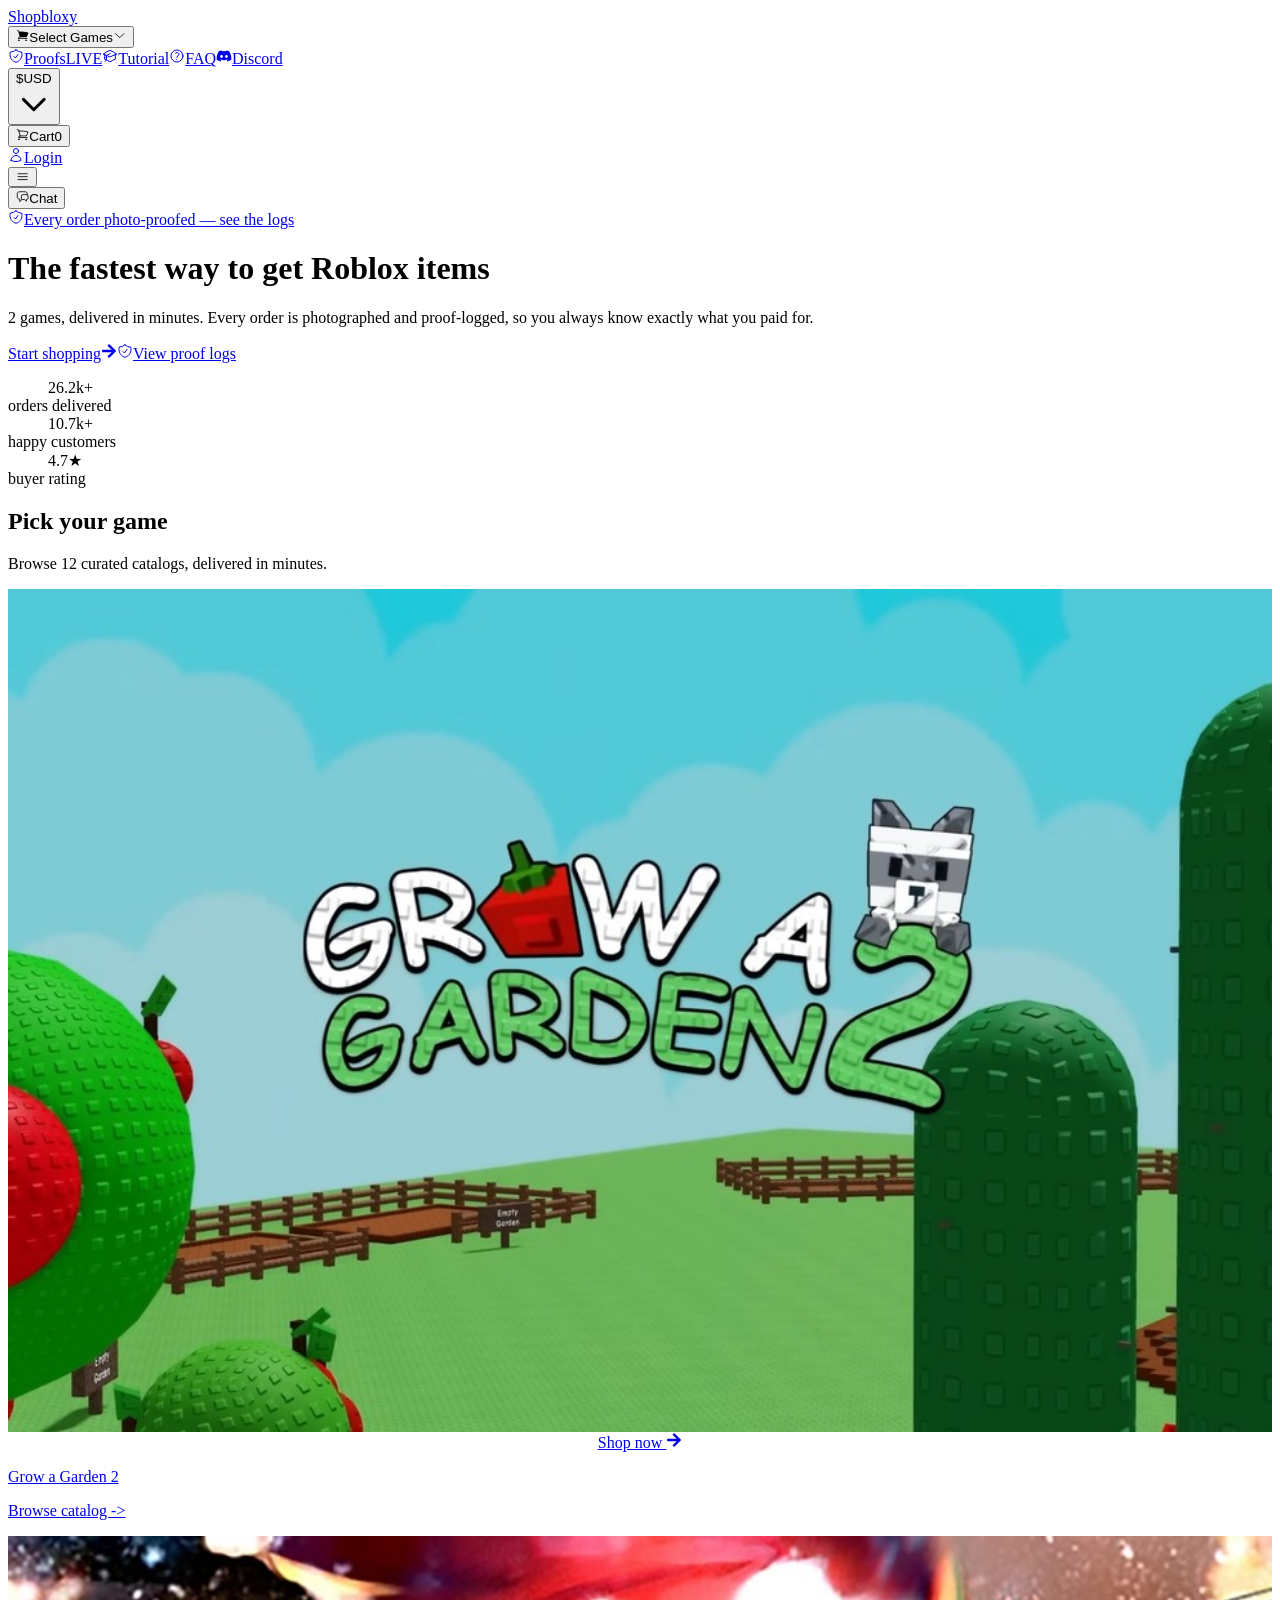
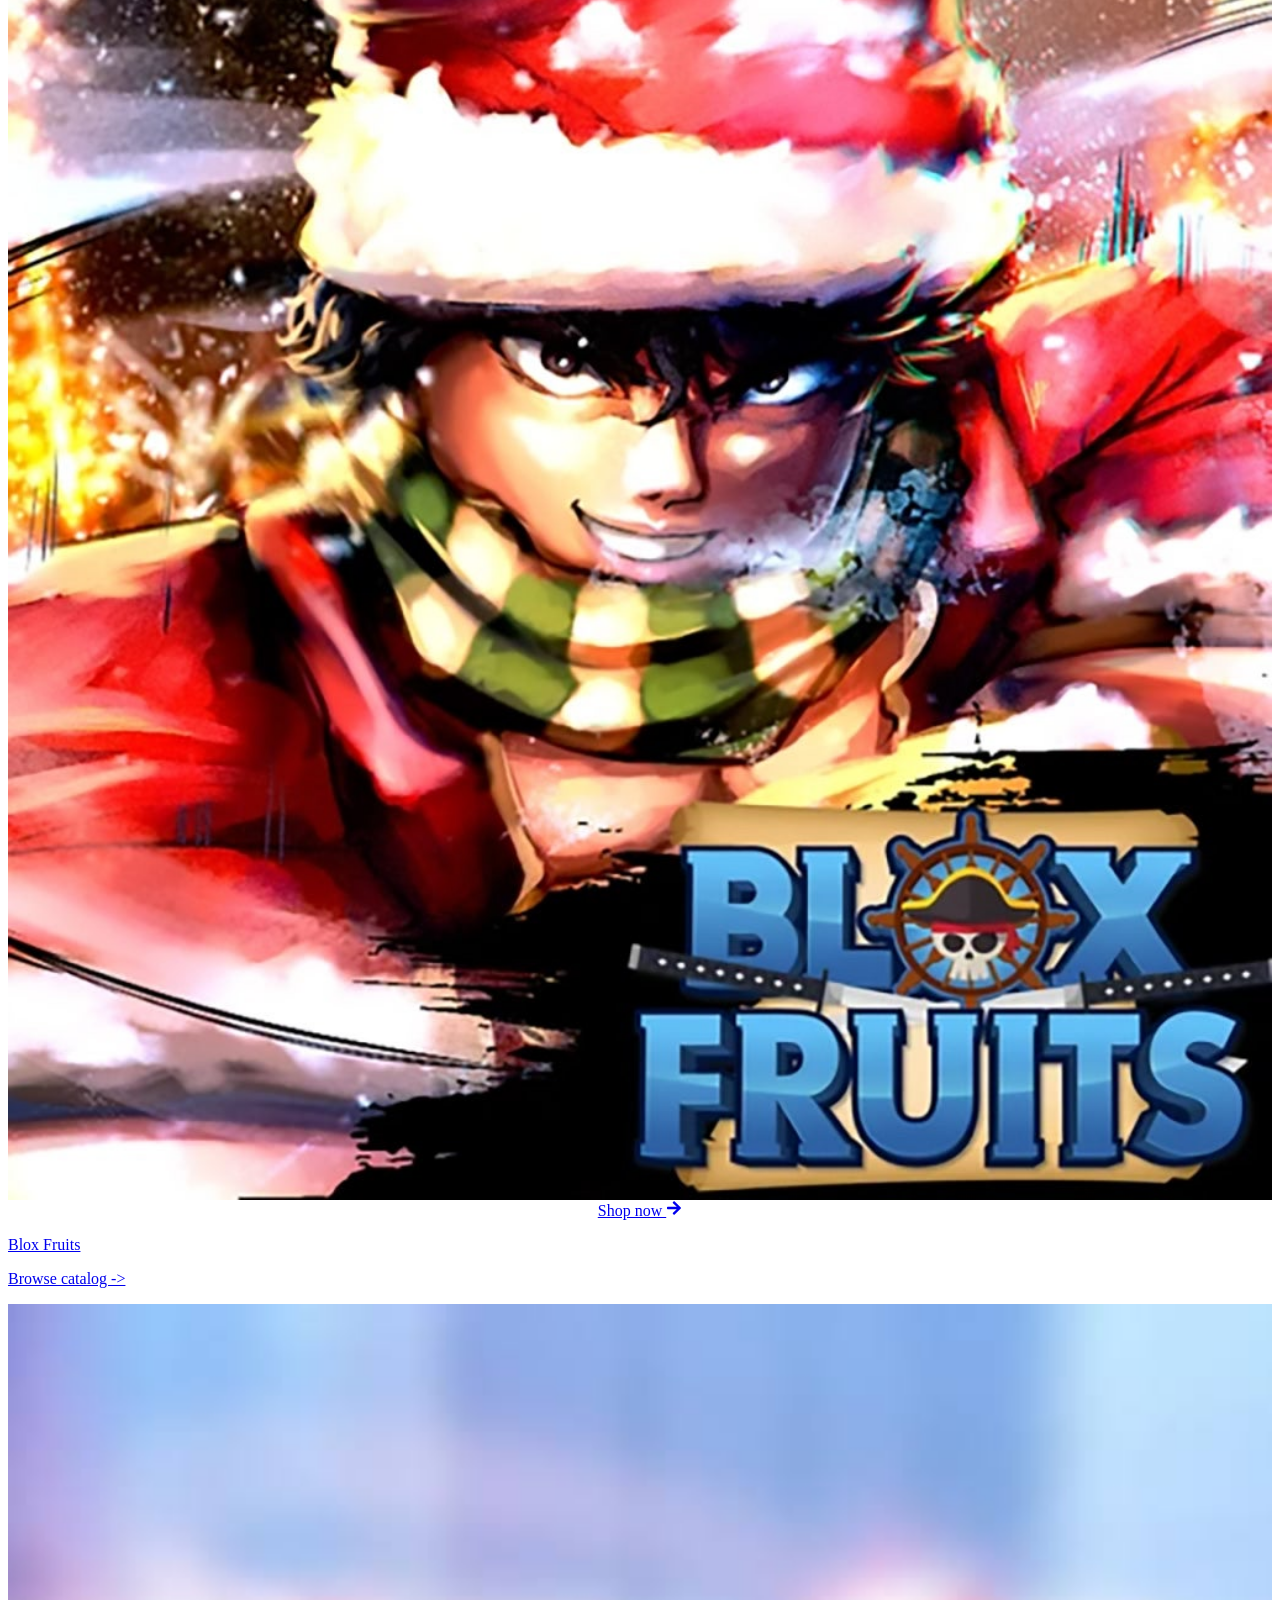
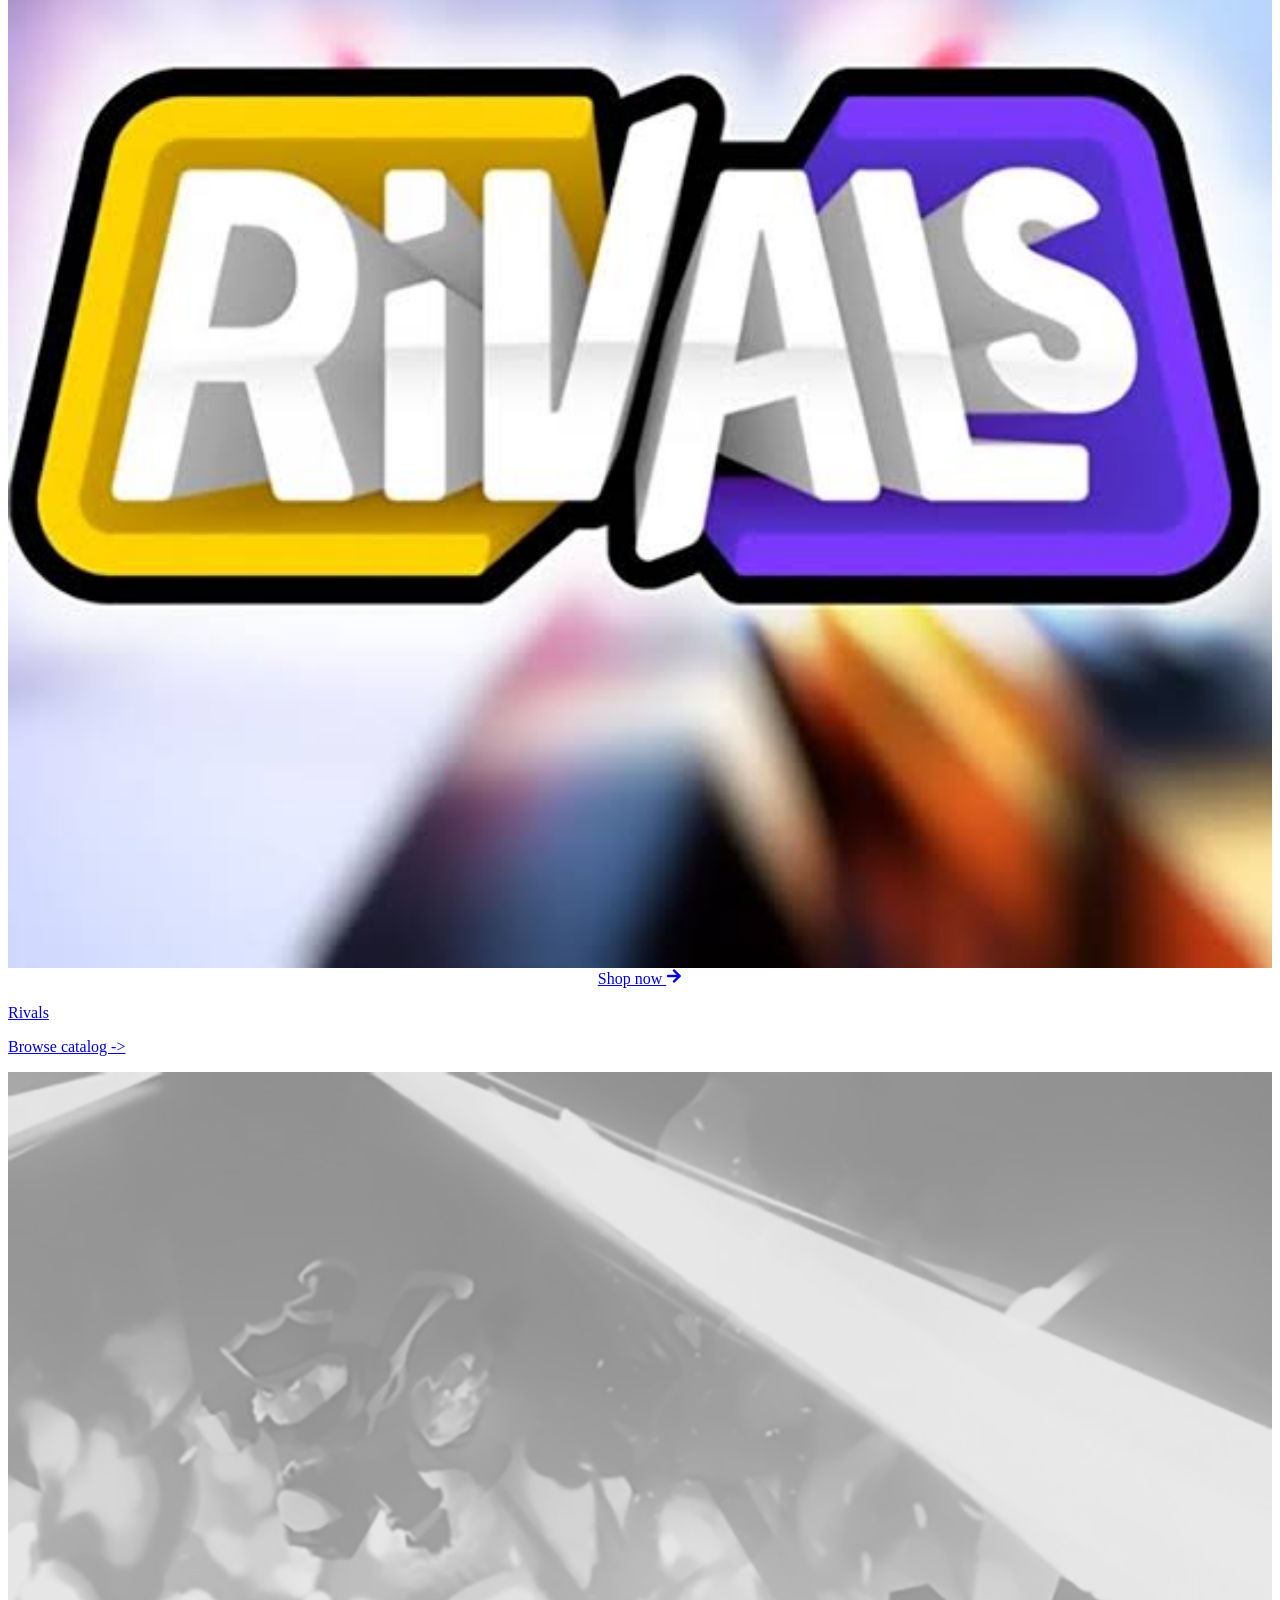
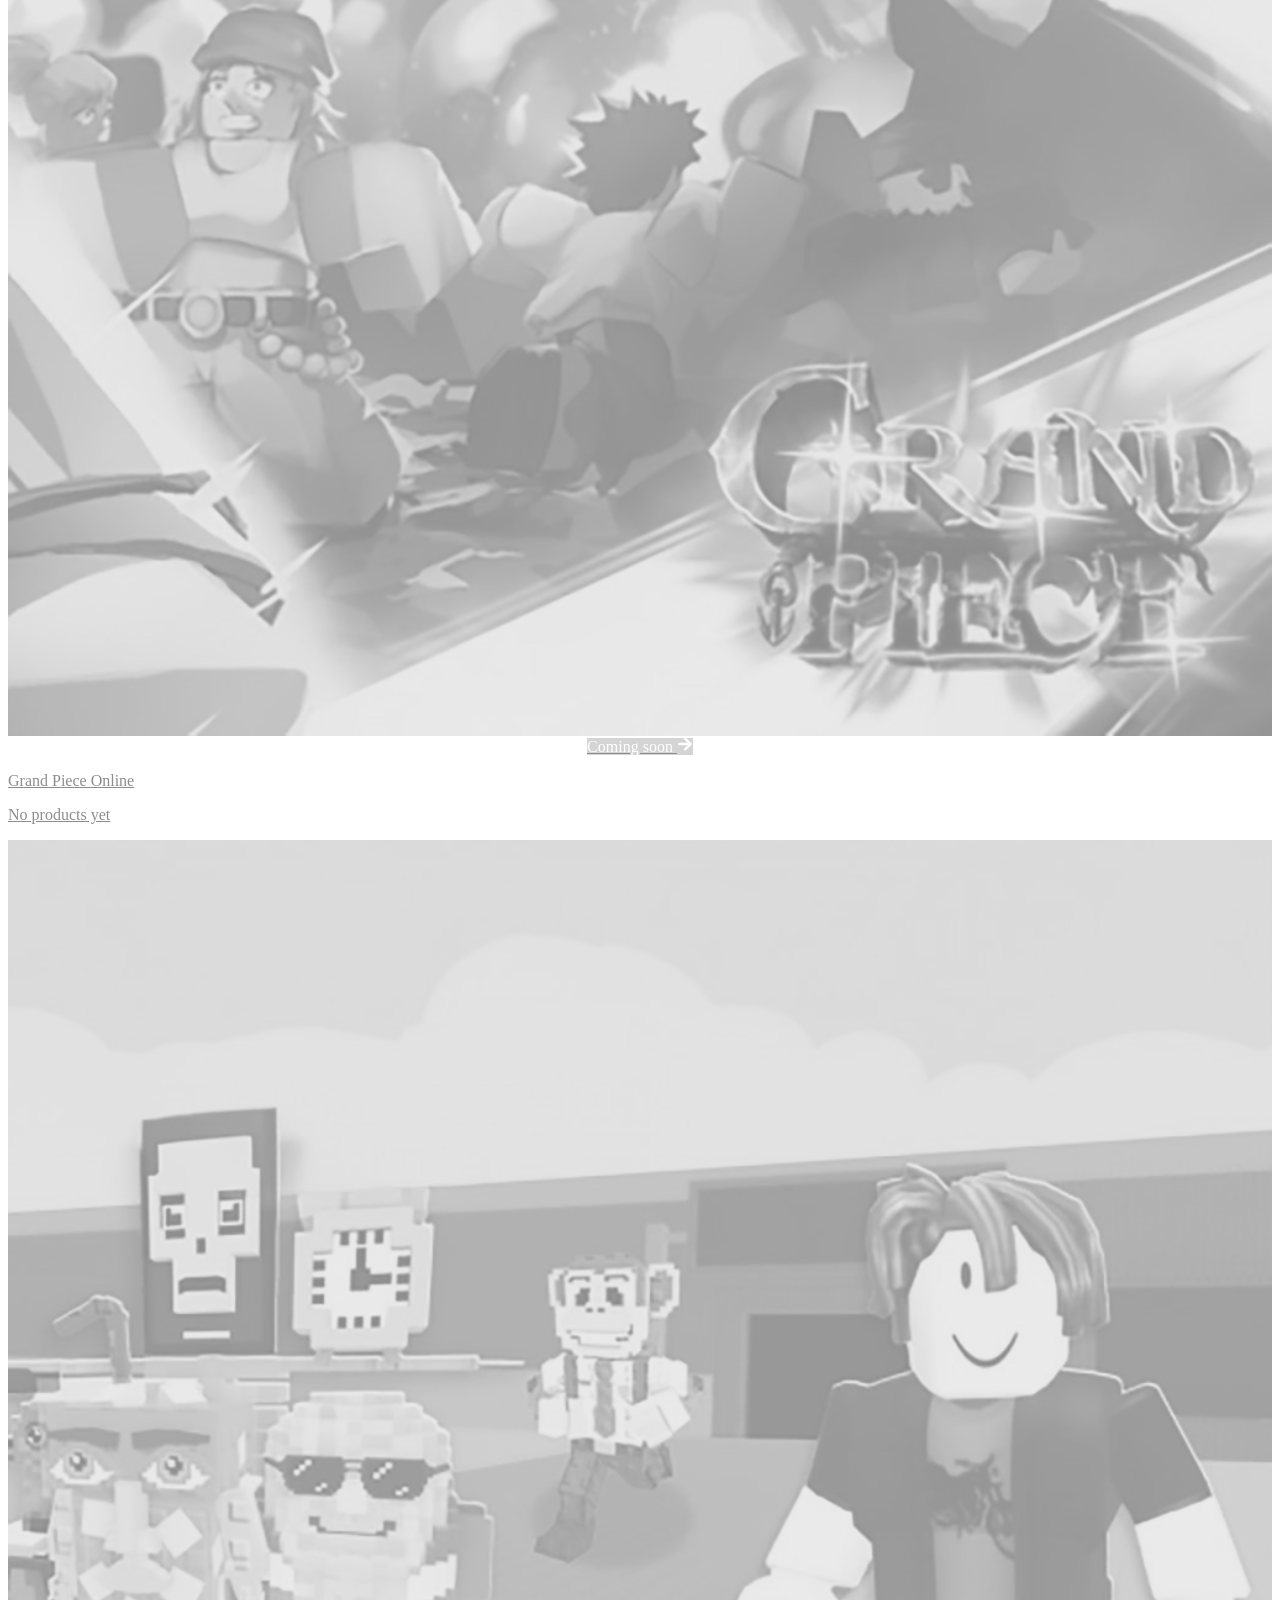
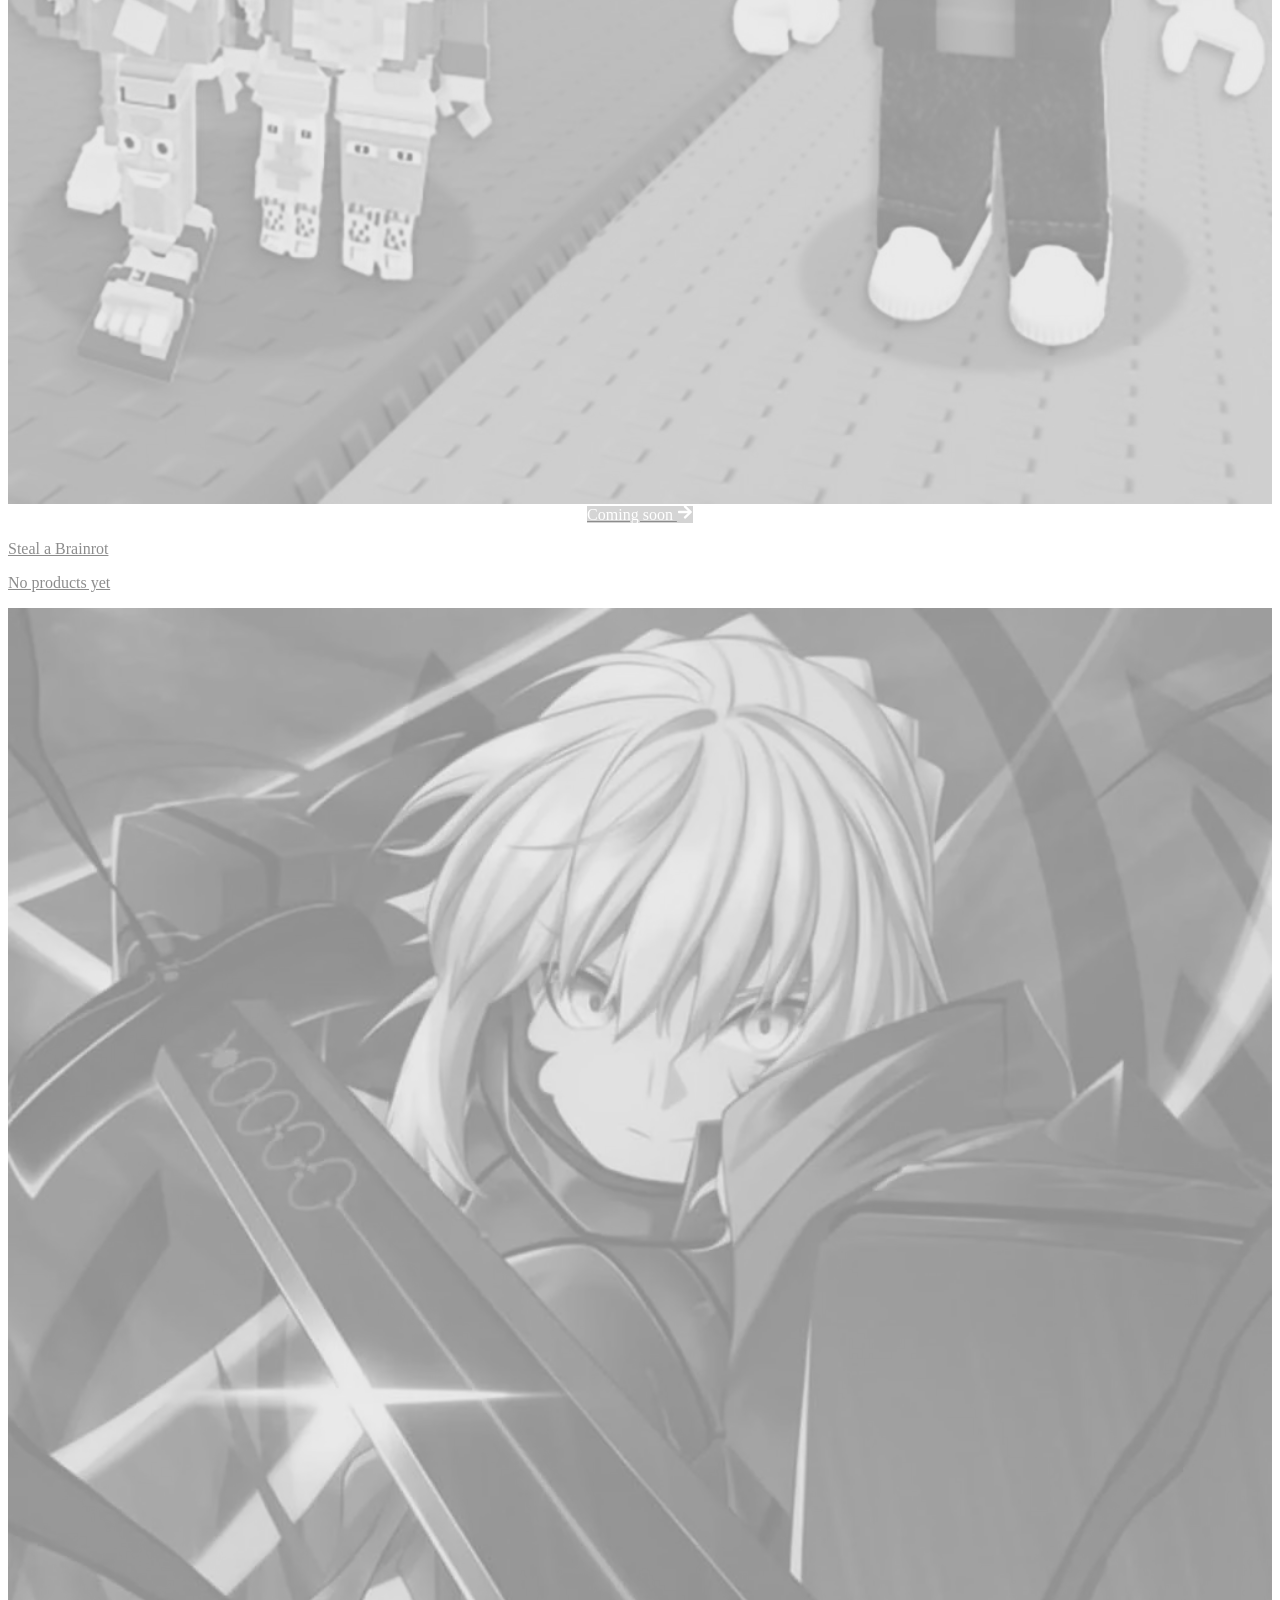
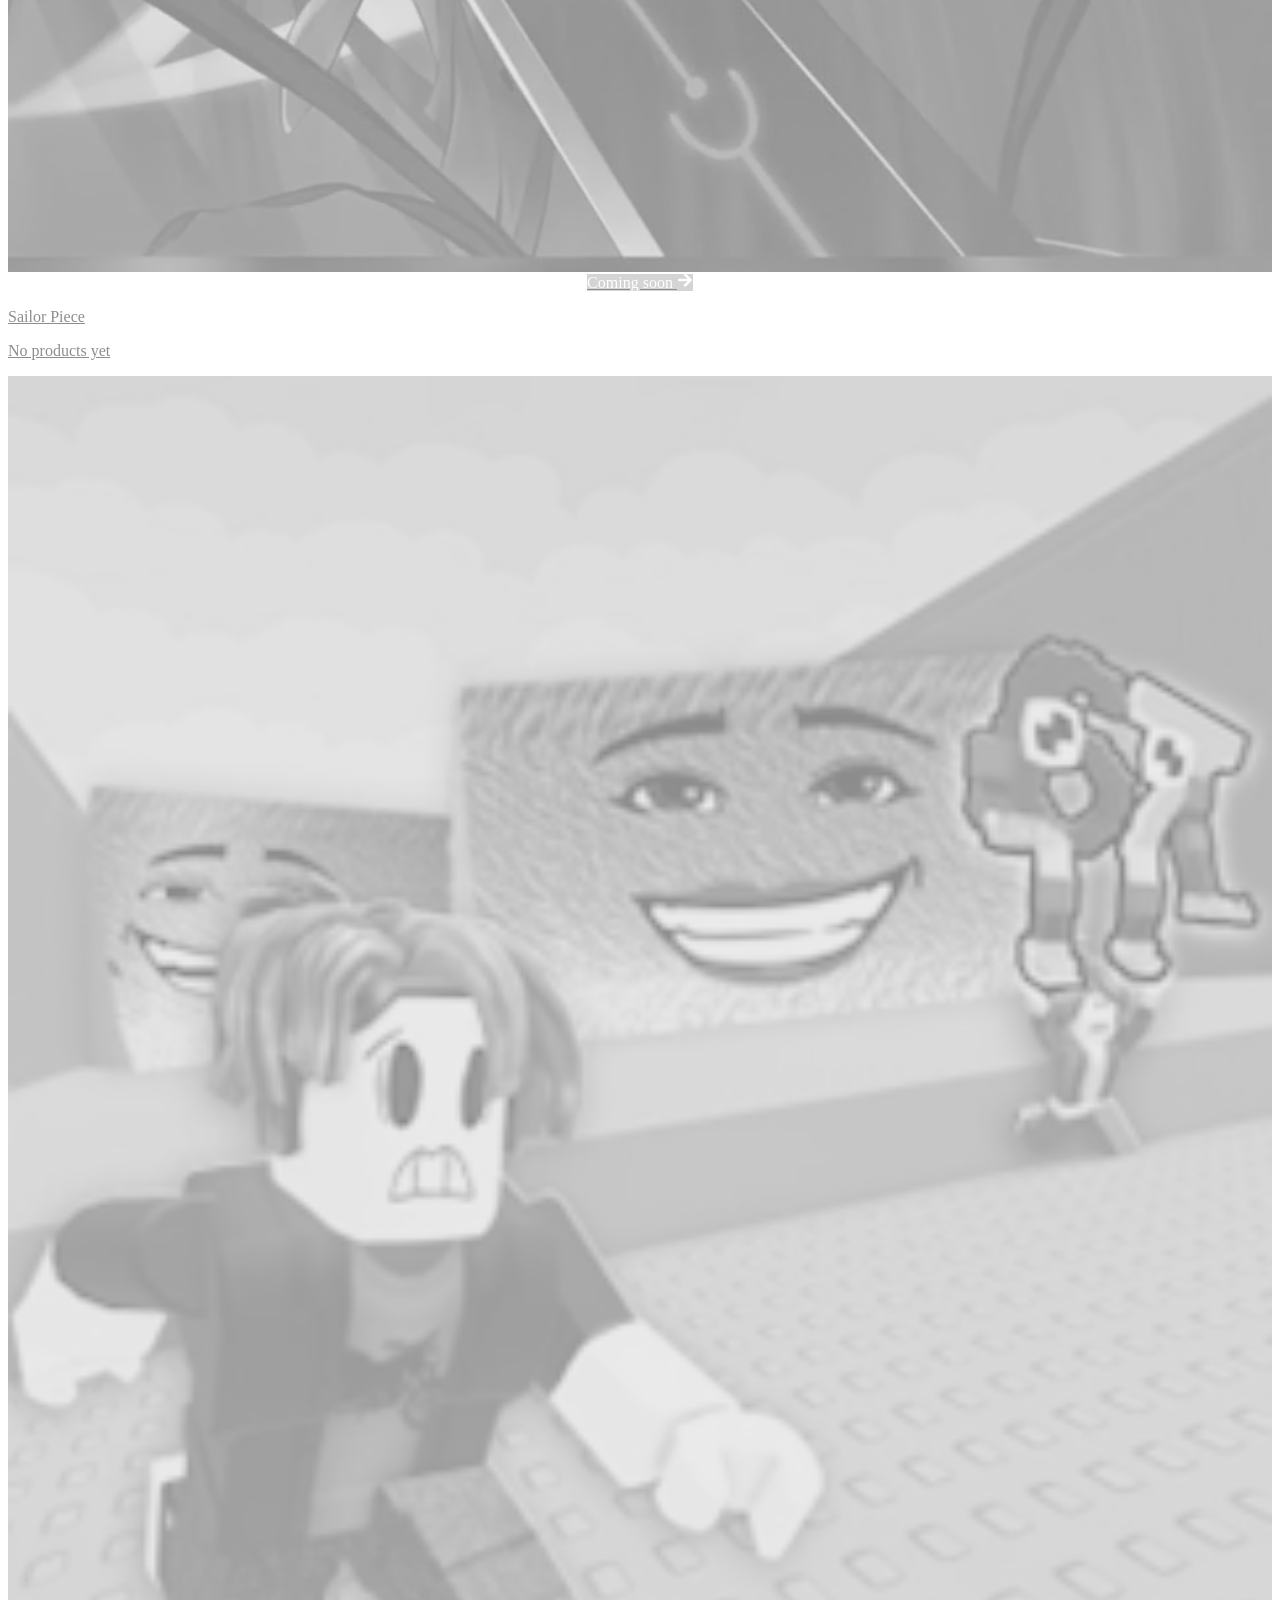
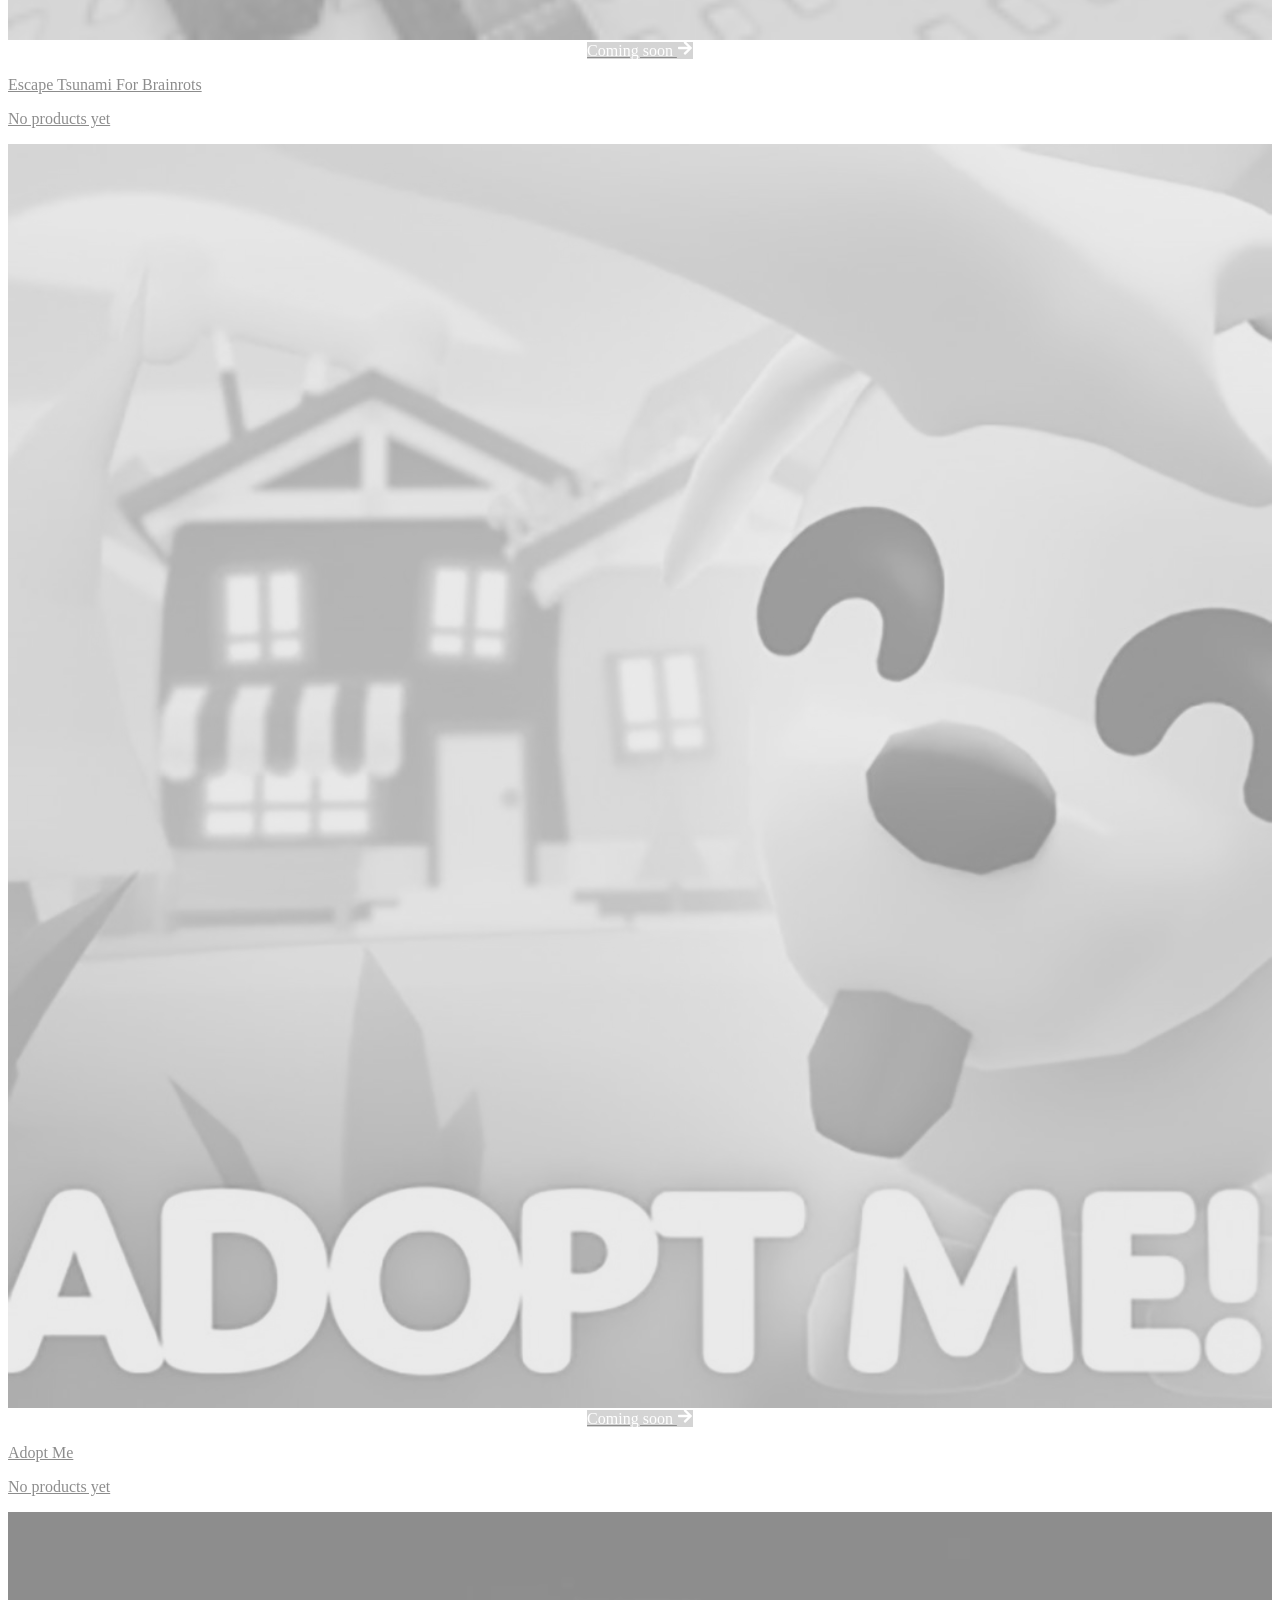
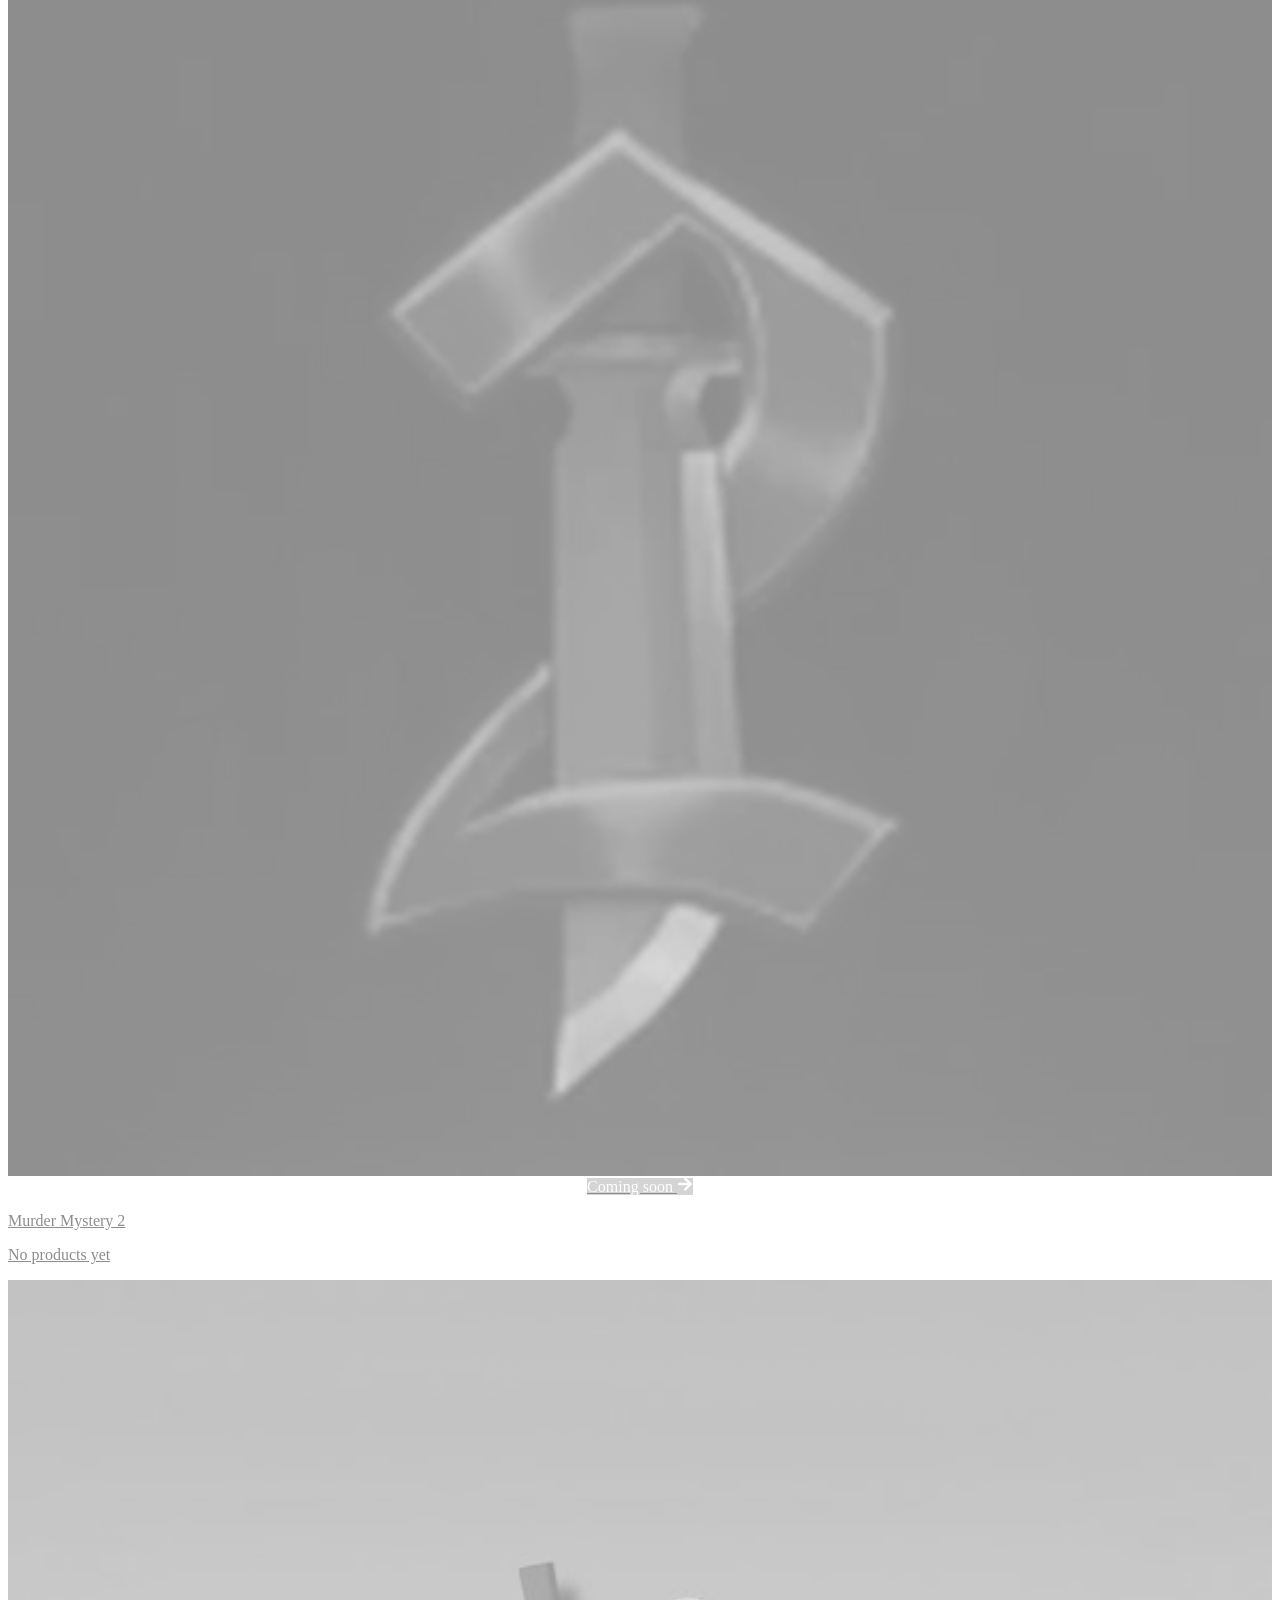
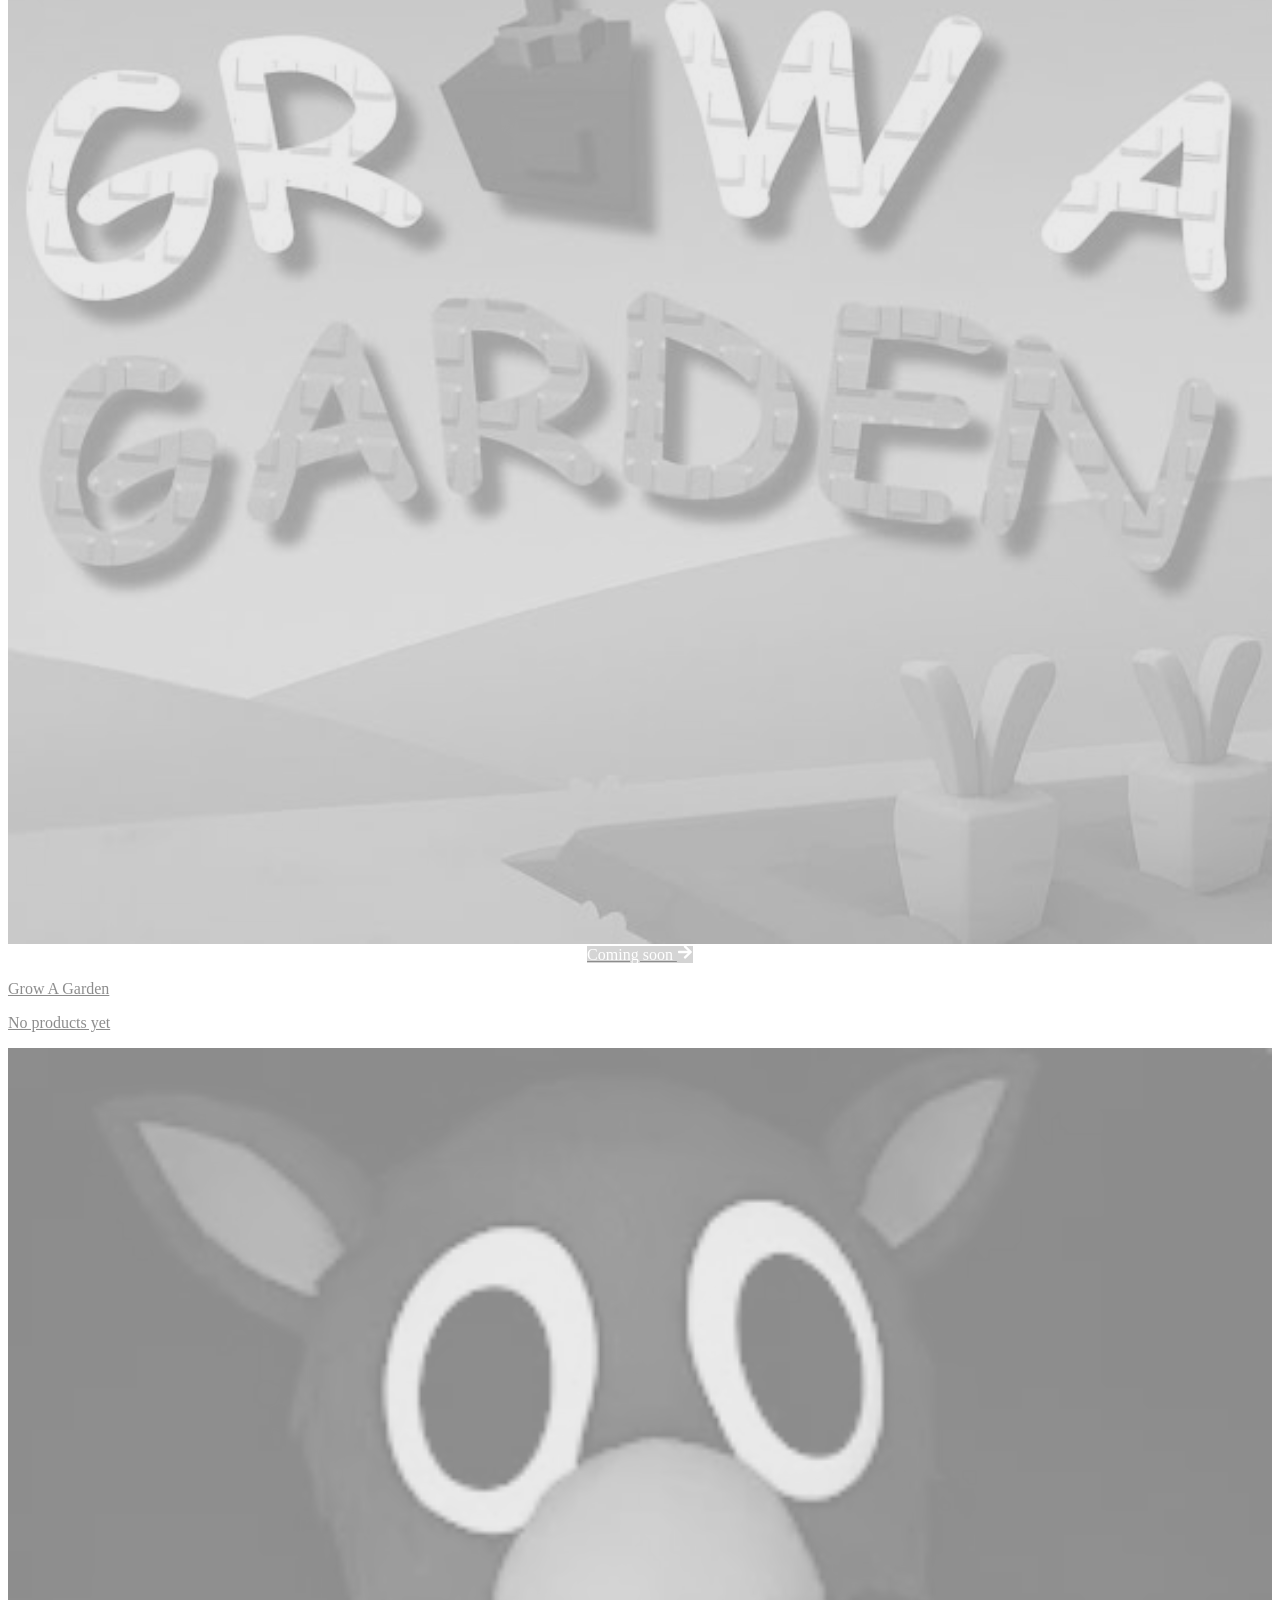
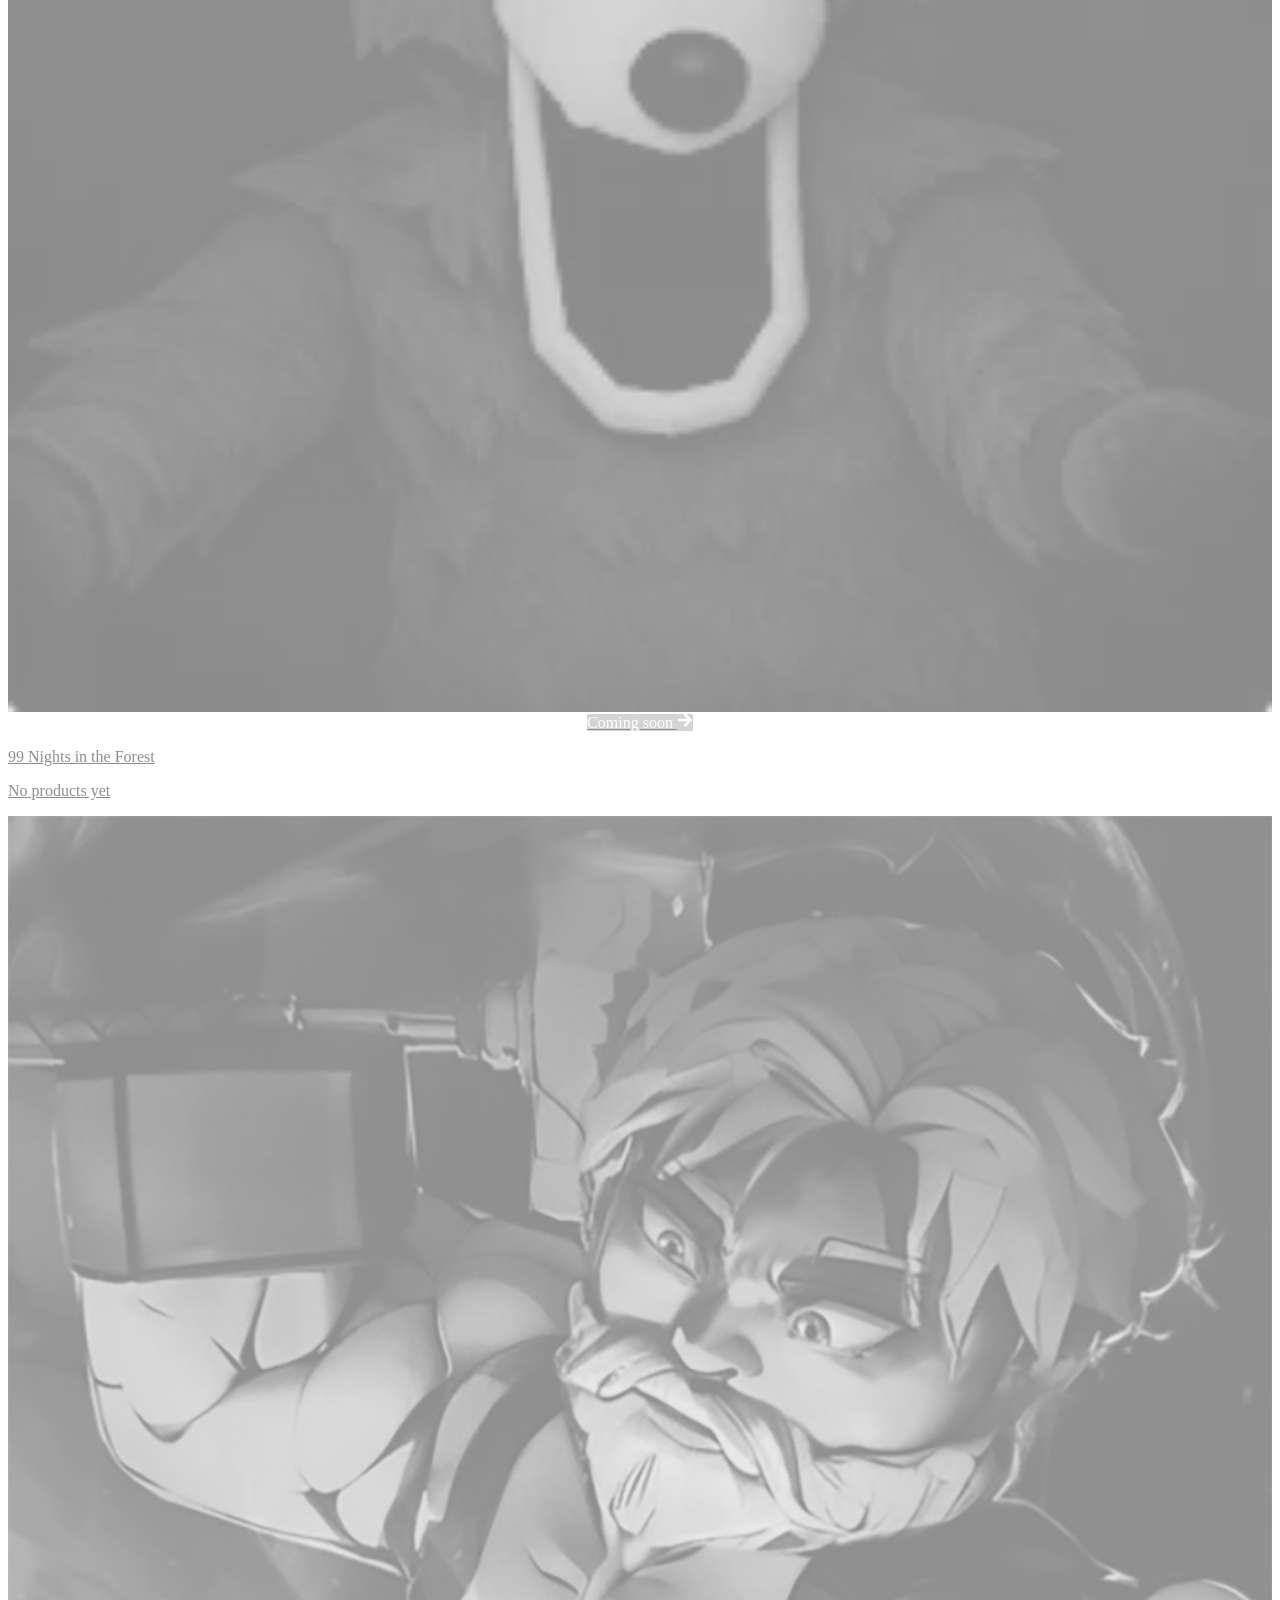
==== index.html @ d1fe06ab "Add files via upload" ====
<html lang="en" translate="no"><head><style type="text/css">:root{--toastify-color-light: #fff;--toastify-color-dark: #121212;--toastify-color-info: #3498db;--toastify-color-success: #07bc0c;--toastify-color-warning: #f1c40f;--toastify-color-error: hsl(6, 78%, 57%);--toastify-color-transparent: rgba(255, 255, 255, .7);--toastify-icon-color-info: var(--toastify-color-info);--toastify-icon-color-success: var(--toastify-color-success);--toastify-icon-color-warning: var(--toastify-color-warning);--toastify-icon-color-error: var(--toastify-color-error);--toastify-container-width: fit-content;--toastify-toast-width: 320px;--toastify-toast-offset: 16px;--toastify-toast-top: max(var(--toastify-toast-offset), env(safe-area-inset-top));--toastify-toast-right: max(var(--toastify-toast-offset), env(safe-area-inset-right));--toastify-toast-left: max(var(--toastify-toast-offset), env(safe-area-inset-left));--toastify-toast-bottom: max(var(--toastify-toast-offset), env(safe-area-inset-bottom));--toastify-toast-background: #fff;--toastify-toast-padding: 14px;--toastify-toast-min-height: 64px;--toastify-toast-max-height: 800px;--toastify-toast-bd-radius: 6px;--toastify-toast-shadow: 0px 4px 12px rgba(0, 0, 0, .1);--toastify-font-family: sans-serif;--toastify-z-index: 9999;--toastify-text-color-light: #757575;--toastify-text-color-dark: #fff;--toastify-text-color-info: #fff;--toastify-text-color-success: #fff;--toastify-text-color-warning: #fff;--toastify-text-color-error: #fff;--toastify-spinner-color: #616161;--toastify-spinner-color-empty-area: #e0e0e0;--toastify-color-progress-light: linear-gradient(to right, #4cd964, #5ac8fa, #007aff, #34aadc, #5856d6, #ff2d55);--toastify-color-progress-dark: #bb86fc;--toastify-color-progress-info: var(--toastify-color-info);--toastify-color-progress-success: var(--toastify-color-success);--toastify-color-progress-warning: var(--toastify-color-warning);--toastify-color-progress-error: var(--toastify-color-error);--toastify-color-progress-bgo: .2}.Toastify__toast-container{z-index:var(--toastify-z-index);-webkit-transform:translate3d(0,0,var(--toastify-z-index));position:fixed;width:var(--toastify-container-width);box-sizing:border-box;color:#fff;display:flex;flex-direction:column}.Toastify__toast-container--top-left{top:var(--toastify-toast-top);left:var(--toastify-toast-left)}.Toastify__toast-container--top-center{top:var(--toastify-toast-top);left:50%;transform:translate(-50%);align-items:center}.Toastify__toast-container--top-right{top:var(--toastify-toast-top);right:var(--toastify-toast-right);align-items:end}.Toastify__toast-container--bottom-left{bottom:var(--toastify-toast-bottom);left:var(--toastify-toast-left)}.Toastify__toast-container--bottom-center{bottom:var(--toastify-toast-bottom);left:50%;transform:translate(-50%);align-items:center}.Toastify__toast-container--bottom-right{bottom:var(--toastify-toast-bottom);right:var(--toastify-toast-right);align-items:end}.Toastify__toast{--y: 0;position:relative;touch-action:none;width:var(--toastify-toast-width);min-height:var(--toastify-toast-min-height);box-sizing:border-box;margin-bottom:1rem;padding:var(--toastify-toast-padding);border-radius:var(--toastify-toast-bd-radius);box-shadow:var(--toastify-toast-shadow);max-height:var(--toastify-toast-max-height);font-family:var(--toastify-font-family);z-index:0;display:flex;flex:1 auto;align-items:center;word-break:break-word}@media only screen and (max-width: 480px){.Toastify__toast-container{width:100vw;left:env(safe-area-inset-left);margin:0}.Toastify__toast-container--top-left,.Toastify__toast-container--top-center,.Toastify__toast-container--top-right{top:env(safe-area-inset-top);transform:translate(0)}.Toastify__toast-container--bottom-left,.Toastify__toast-container--bottom-center,.Toastify__toast-container--bottom-right{bottom:env(safe-area-inset-bottom);transform:translate(0)}.Toastify__toast-container--rtl{right:env(safe-area-inset-right);left:initial}.Toastify__toast{--toastify-toast-width: 100%;margin-bottom:0;border-radius:0}}.Toastify__toast-container[data-stacked=true]{width:var(--toastify-toast-width)}.Toastify__toast--stacked{position:absolute;width:100%;transform:translate3d(0,var(--y),0) scale(var(--s));transition:transform .3s}.Toastify__toast--stacked[data-collapsed] .Toastify__toast-body,.Toastify__toast--stacked[data-collapsed] .Toastify__close-button{transition:opacity .1s}.Toastify__toast--stacked[data-collapsed=false]{overflow:visible}.Toastify__toast--stacked[data-collapsed=true]:not(:last-child)>*{opacity:0}.Toastify__toast--stacked:after{content:"";position:absolute;left:0;right:0;height:calc(var(--g) * 1px);bottom:100%}.Toastify__toast--stacked[data-pos=top]{top:0}.Toastify__toast--stacked[data-pos=bot]{bottom:0}.Toastify__toast--stacked[data-pos=bot].Toastify__toast--stacked:before{transform-origin:top}.Toastify__toast--stacked[data-pos=top].Toastify__toast--stacked:before{transform-origin:bottom}.Toastify__toast--stacked:before{content:"";position:absolute;left:0;right:0;bottom:0;height:100%;transform:scaleY(3);z-index:-1}.Toastify__toast--rtl{direction:rtl}.Toastify__toast--close-on-click{cursor:pointer}.Toastify__toast-icon{margin-inline-end:10px;width:22px;flex-shrink:0;display:flex}.Toastify--animate{animation-fill-mode:both;animation-duration:.5s}.Toastify--animate-icon{animation-fill-mode:both;animation-duration:.3s}.Toastify__toast-theme--dark{background:var(--toastify-color-dark);color:var(--toastify-text-color-dark)}.Toastify__toast-theme--light,.Toastify__toast-theme--colored.Toastify__toast--default{background:var(--toastify-color-light);color:var(--toastify-text-color-light)}.Toastify__toast-theme--colored.Toastify__toast--info{color:var(--toastify-text-color-info);background:var(--toastify-color-info)}.Toastify__toast-theme--colored.Toastify__toast--success{color:var(--toastify-text-color-success);background:var(--toastify-color-success)}.Toastify__toast-theme--colored.Toastify__toast--warning{color:var(--toastify-text-color-warning);background:var(--toastify-color-warning)}.Toastify__toast-theme--colored.Toastify__toast--error{color:var(--toastify-text-color-error);background:var(--toastify-color-error)}.Toastify__progress-bar-theme--light{background:var(--toastify-color-progress-light)}.Toastify__progress-bar-theme--dark{background:var(--toastify-color-progress-dark)}.Toastify__progress-bar--info{background:var(--toastify-color-progress-info)}.Toastify__progress-bar--success{background:var(--toastify-color-progress-success)}.Toastify__progress-bar--warning{background:var(--toastify-color-progress-warning)}.Toastify__progress-bar--error{background:var(--toastify-color-progress-error)}.Toastify__progress-bar-theme--colored.Toastify__progress-bar--info,.Toastify__progress-bar-theme--colored.Toastify__progress-bar--success,.Toastify__progress-bar-theme--colored.Toastify__progress-bar--warning,.Toastify__progress-bar-theme--colored.Toastify__progress-bar--error{background:var(--toastify-color-transparent)}.Toastify__close-button{color:#fff;position:absolute;top:6px;right:6px;background:transparent;outline:none;border:none;padding:0;cursor:pointer;opacity:.7;transition:.3s ease;z-index:1}.Toastify__toast--rtl .Toastify__close-button{left:6px;right:unset}.Toastify__close-button--light{color:#000;opacity:.3}.Toastify__close-button>svg{fill:currentColor;height:16px;width:14px}.Toastify__close-button:hover,.Toastify__close-button:focus{opacity:1}@keyframes Toastify__trackProgress{0%{transform:scaleX(1)}to{transform:scaleX(0)}}.Toastify__progress-bar{position:absolute;bottom:0;left:0;width:100%;height:100%;z-index:1;opacity:.7;transform-origin:left}.Toastify__progress-bar--animated{animation:Toastify__trackProgress linear 1 forwards}.Toastify__progress-bar--controlled{transition:transform .2s}.Toastify__progress-bar--rtl{right:0;left:initial;transform-origin:right;border-bottom-left-radius:initial}.Toastify__progress-bar--wrp{position:absolute;overflow:hidden;bottom:0;left:0;width:100%;height:5px;border-bottom-left-radius:var(--toastify-toast-bd-radius);border-bottom-right-radius:var(--toastify-toast-bd-radius)}.Toastify__progress-bar--wrp[data-hidden=true]{opacity:0}.Toastify__progress-bar--bg{opacity:var(--toastify-color-progress-bgo);width:100%;height:100%}.Toastify__spinner{width:20px;height:20px;box-sizing:border-box;border:2px solid;border-radius:100%;border-color:var(--toastify-spinner-color-empty-area);border-right-color:var(--toastify-spinner-color);animation:Toastify__spin .65s linear infinite}@keyframes Toastify__bounceInRight{0%,60%,75%,90%,to{animation-timing-function:cubic-bezier(.215,.61,.355,1)}0%{opacity:0;transform:translate3d(3000px,0,0)}60%{opacity:1;transform:translate3d(-25px,0,0)}75%{transform:translate3d(10px,0,0)}90%{transform:translate3d(-5px,0,0)}to{transform:none}}@keyframes Toastify__bounceOutRight{20%{opacity:1;transform:translate3d(-20px,var(--y),0)}to{opacity:0;transform:translate3d(2000px,var(--y),0)}}@keyframes Toastify__bounceInLeft{0%,60%,75%,90%,to{animation-timing-function:cubic-bezier(.215,.61,.355,1)}0%{opacity:0;transform:translate3d(-3000px,0,0)}60%{opacity:1;transform:translate3d(25px,0,0)}75%{transform:translate3d(-10px,0,0)}90%{transform:translate3d(5px,0,0)}to{transform:none}}@keyframes Toastify__bounceOutLeft{20%{opacity:1;transform:translate3d(20px,var(--y),0)}to{opacity:0;transform:translate3d(-2000px,var(--y),0)}}@keyframes Toastify__bounceInUp{0%,60%,75%,90%,to{animation-timing-function:cubic-bezier(.215,.61,.355,1)}0%{opacity:0;transform:translate3d(0,3000px,0)}60%{opacity:1;transform:translate3d(0,-20px,0)}75%{transform:translate3d(0,10px,0)}90%{transform:translate3d(0,-5px,0)}to{transform:translateZ(0)}}@keyframes Toastify__bounceOutUp{20%{transform:translate3d(0,calc(var(--y) - 10px),0)}40%,45%{opacity:1;transform:translate3d(0,calc(var(--y) + 20px),0)}to{opacity:0;transform:translate3d(0,-2000px,0)}}@keyframes Toastify__bounceInDown{0%,60%,75%,90%,to{animation-timing-function:cubic-bezier(.215,.61,.355,1)}0%{opacity:0;transform:translate3d(0,-3000px,0)}60%{opacity:1;transform:translate3d(0,25px,0)}75%{transform:translate3d(0,-10px,0)}90%{transform:translate3d(0,5px,0)}to{transform:none}}@keyframes Toastify__bounceOutDown{20%{transform:translate3d(0,calc(var(--y) - 10px),0)}40%,45%{opacity:1;transform:translate3d(0,calc(var(--y) + 20px),0)}to{opacity:0;transform:translate3d(0,2000px,0)}}.Toastify__bounce-enter--top-left,.Toastify__bounce-enter--bottom-left{animation-name:Toastify__bounceInLeft}.Toastify__bounce-enter--top-right,.Toastify__bounce-enter--bottom-right{animation-name:Toastify__bounceInRight}.Toastify__bounce-enter--top-center{animation-name:Toastify__bounceInDown}.Toastify__bounce-enter--bottom-center{animation-name:Toastify__bounceInUp}.Toastify__bounce-exit--top-left,.Toastify__bounce-exit--bottom-left{animation-name:Toastify__bounceOutLeft}.Toastify__bounce-exit--top-right,.Toastify__bounce-exit--bottom-right{animation-name:Toastify__bounceOutRight}.Toastify__bounce-exit--top-center{animation-name:Toastify__bounceOutUp}.Toastify__bounce-exit--bottom-center{animation-name:Toastify__bounceOutDown}@keyframes Toastify__zoomIn{0%{opacity:0;transform:scale3d(.3,.3,.3)}50%{opacity:1}}@keyframes Toastify__zoomOut{0%{opacity:1}50%{opacity:0;transform:translate3d(0,var(--y),0) scale3d(.3,.3,.3)}to{opacity:0}}.Toastify__zoom-enter{animation-name:Toastify__zoomIn}.Toastify__zoom-exit{animation-name:Toastify__zoomOut}@keyframes Toastify__flipIn{0%{transform:perspective(400px) rotateX(90deg);animation-timing-function:ease-in;opacity:0}40%{transform:perspective(400px) rotateX(-20deg);animation-timing-function:ease-in}60%{transform:perspective(400px) rotateX(10deg);opacity:1}80%{transform:perspective(400px) rotateX(-5deg)}to{transform:perspective(400px)}}@keyframes Toastify__flipOut{0%{transform:translate3d(0,var(--y),0) perspective(400px)}30%{transform:translate3d(0,var(--y),0) perspective(400px) rotateX(-20deg);opacity:1}to{transform:translate3d(0,var(--y),0) perspective(400px) rotateX(90deg);opacity:0}}.Toastify__flip-enter{animation-name:Toastify__flipIn}.Toastify__flip-exit{animation-name:Toastify__flipOut}@keyframes Toastify__slideInRight{0%{transform:translate3d(110%,0,0);visibility:visible}to{transform:translate3d(0,var(--y),0)}}@keyframes Toastify__slideInLeft{0%{transform:translate3d(-110%,0,0);visibility:visible}to{transform:translate3d(0,var(--y),0)}}@keyframes Toastify__slideInUp{0%{transform:translate3d(0,110%,0);visibility:visible}to{transform:translate3d(0,var(--y),0)}}@keyframes Toastify__slideInDown{0%{transform:translate3d(0,-110%,0);visibility:visible}to{transform:translate3d(0,var(--y),0)}}@keyframes Toastify__slideOutRight{0%{transform:translate3d(0,var(--y),0)}to{visibility:hidden;transform:translate3d(110%,var(--y),0)}}@keyframes Toastify__slideOutLeft{0%{transform:translate3d(0,var(--y),0)}to{visibility:hidden;transform:translate3d(-110%,var(--y),0)}}@keyframes Toastify__slideOutDown{0%{transform:translate3d(0,var(--y),0)}to{visibility:hidden;transform:translate3d(0,500px,0)}}@keyframes Toastify__slideOutUp{0%{transform:translate3d(0,var(--y),0)}to{visibility:hidden;transform:translate3d(0,-500px,0)}}.Toastify__slide-enter--top-left,.Toastify__slide-enter--bottom-left{animation-name:Toastify__slideInLeft}.Toastify__slide-enter--top-right,.Toastify__slide-enter--bottom-right{animation-name:Toastify__slideInRight}.Toastify__slide-enter--top-center{animation-name:Toastify__slideInDown}.Toastify__slide-enter--bottom-center{animation-name:Toastify__slideInUp}.Toastify__slide-exit--top-left,.Toastify__slide-exit--bottom-left{animation-name:Toastify__slideOutLeft;animation-timing-function:ease-in;animation-duration:.3s}.Toastify__slide-exit--top-right,.Toastify__slide-exit--bottom-right{animation-name:Toastify__slideOutRight;animation-timing-function:ease-in;animation-duration:.3s}.Toastify__slide-exit--top-center{animation-name:Toastify__slideOutUp;animation-timing-function:ease-in;animation-duration:.3s}.Toastify__slide-exit--bottom-center{animation-name:Toastify__slideOutDown;animation-timing-function:ease-in;animation-duration:.3s}@keyframes Toastify__spin{0%{transform:rotate(0)}to{transform:rotate(360deg)}}
</style> <meta charset="UTF-8"> <meta name="viewport" content="width=device-width, initial-scale=1.0"> <meta name="theme-color" content="#00DF82"> <meta name="google" content="notranslate"> <meta name="google-site-verification" content="KIpYloRqhQrRDaQ6Bz_Pm7VA6Aliup7NceKphC9Sxt8"> <!-- Primary Meta Tags --> <title>Shopbloxy — #1 Roblox Item Marketplace | Instant Delivery</title><title>Shopbloxy — #1 Roblox Item Marketplace | Instant Delivery</title> <meta name="title" content="Shopbloxy — #1 Roblox Item Marketplace | Instant Delivery"> <meta name="description" content="Shop Roblox items for Blox Fruits and Grow A Garden 2. 21,000+ orders delivered with photo proof. Stripe, PayPal, crypto accepted. 24/7 support."> <meta name="keywords" content="roblox items, buy roblox items, blox fruits items, permanent dragon, permanent buddha, grand piece online items, mythical fruit chest, steal a brainrot, grow a garden, rivals skins, mm2 knives, roblox marketplace, cheap roblox items, petmart, gamepass, roblox fruits, permanent fruits, brainrot"> <!-- Open Graph / Discord / Facebook --> <meta property="og:type" content="website"> <meta property="og:site_name" content="Shopbloxy"> <meta property="og:title" content="Shopbloxy — #1 Roblox Item Marketplace | Instant Delivery"> <meta property="og:description" content="Shop Roblox items for Blox Fruits and Grow A Garden 2. 21,000+ orders delivered with photo proof."> <!-- Twitter --> <meta name="twitter:card" content="summary_large_image"> <meta name="twitter:title" content="Shopbloxy — #1 Roblox Item Marketplace | Instant Delivery"> <meta name="twitter:description" content="Shop Roblox items for Blox Fruits and Grow A Garden 2. 21,000+ orders delivered with photo proof."> <!-- Structured Data (Organization) --> <script type="application/ld+json"> { "@context": "https://schema.org", "@type": "Organization", "name": "Shopbloxy", "url": "https://petmart.fun", "logo": "", "sameAs": [ "https://discord.gg/petmart" ], "description": "The most trusted Roblox item marketplace for Blox Fruits and Grow A Garden 2. Instant delivery with photo proof on every order." } </script> <!-- Structured Data (WebSite with SearchAction) --> <script type="application/ld+json"> { "@context": "https://schema.org", "@type": "WebSite", "name": "Shopbloxy", "url": "https://petmart.fun", "potentialAction": { "@type": "SearchAction", "target": "https://petmart.fun/?q={search_term_string}", "query-input": "required name=search_term_string" } } </script> <!-- DNS + connection warmup for third-party origins we hit early --> <link rel="dns-prefetch" href="//open.er-api.com"> <link rel="preconnect" href="https://open.er-api.com" crossorigin=""> <!-- Preload BOTH font weights so neither causes a layout shift when the real glyphs replace the system fallback (font-display: swap). Bold is on the critical rendering path for nav + headings. --> <link rel="preload" as="font" type="font/woff2" href="/fonts/FiraSans-Regular.woff2" crossorigin=""> <link rel="preload" as="font" type="font/woff2" href="/fonts/FiraSans-Bold.woff2" crossorigin=""> <!-- Font Awesome removed from global HTML — only /tutorial uses it. Tutorial.jsx lazy-loads the stylesheet when it mounts. --> <link rel="stylesheet" crossorigin="" href="https://petmart.fun/assets/toast-GNLSjkBZ.css"> <link rel="stylesheet" crossorigin="" href="https://petmart.fun/assets/index-Bz0h30lZ.css"> <meta name="title" content="Shopbloxy — #1 Roblox Item Marketplace | Instant Delivery"><meta name="description" content="Shop Roblox items for Blox Fruits and Grow A Garden 2. Thousands of orders delivered with photo proof. Stripe, PayPal, crypto accepted."><meta name="keywords" content="roblox items, buy roblox items, blox fruits items, permanent dragon, permanent buddha, grand piece online items, mythical fruit chest, steal a brainrot, grow a garden, rivals skins, mm2 knives, roblox marketplace, cheap roblox items, petmart"><meta property="og:type" content="website"><meta property="og:site_name" content="Shopbloxy"><meta property="og:url" content="https://petmart.fun/"><meta property="og:title" content="Shopbloxy — #1 Roblox Item Marketplace | Instant Delivery"><meta property="og:description" content="Shop Roblox items for Blox Fruits and Grow A Garden 2. Thousands of orders delivered with photo proof. Stripe, PayPal, crypto accepted."><meta name="twitter:card" content="summary_large_image"><meta name="twitter:url" content="https://petmart.fun/"><meta name="twitter:title" content="Shopbloxy — #1 Roblox Item Marketplace | Instant Delivery"><meta name="twitter:description" content="Shop Roblox items for Blox Fruits and Grow A Garden 2. Thousands of orders delivered with photo proof. Stripe, PayPal, crypto accepted."><link rel="canonical" href="https://petmart.fun/"><style id="shopbloxy-auto-scale">
#games .aspect-square,
#shop-products .aspect-square,
#shop-product-sections .aspect-square {
  position: relative;
  overflow: hidden;
  display: grid;
  place-items: center;
}
#games .aspect-square > img,
#shop-products .aspect-square > img,
#shop-product-sections .aspect-square > img {
  width: 100% !important;
  height: 100% !important;
  max-width: 100% !important;
  max-height: 100% !important;
  object-fit: cover !important;
  object-position: center !important;
  display: block !important;
  box-sizing: border-box !important;
  padding: 0 !important;
}
#shop-product-sections .aspect-square > img {
  padding: 0 !important;
}
</style><style id="shopbloxy-disabled-games">
#games a[aria-disabled="true"] {
  filter: grayscale(1);
  opacity: 0.48;
  cursor: not-allowed;
  transform: none !important;
}
#games a[aria-disabled="true"] img {
  filter: grayscale(1) contrast(0.85) brightness(0.9) !important;
}
#games a[aria-disabled="true"]:hover {
  border-color: var(--line, #d7ded8) !important;
  transform: none !important;
}
#games a[aria-disabled="true"] .bg-accent {
  background: #a0a8a2 !important;
  color: #ffffff !important;
}
#games a:not([aria-disabled="true"]) {
  opacity: 1;
  filter: none;
  z-index: 2;
}
#games a:not([aria-disabled="true"]) img {
  filter: none !important;
}
</style></head> <body class="notranslate"> <div id="root"><nav class="sticky top-0 z-[1000] transition-colors duration-300 backdrop-blur-lg bg-bg/80 border-b border-line/60"><div class="max-w-7xl mx-auto px-3 sm:px-6 lg:px-8"><div class="flex items-center justify-between h-[72px]"><div class="flex items-center gap-8"><a class="flex items-center gap-2 group" href="/" data-discover="true"><span class="font-display font-extrabold text-xl sm:text-2xl tracking-tight text-ink">Shop<span class="text-accent">bloxy</span></span></a><div class="hidden lg:flex items-center gap-1"><div class="relative"><button class="group flex items-center gap-2.5 pl-3 pr-4 py-2 text-sm font-semibold rounded-xl border transition-colors duration-200 bg-surface border-line text-ink hover:border-accent-line hover:bg-surface-raised"><svg stroke="currentColor" fill="currentColor" stroke-width="0" viewBox="0 0 24 24" aria-hidden="true" class="text-xl text-accent" height="1em" width="1em" xmlns="http://www.w3.org/2000/svg"><path d="M2.25 2.25a.75.75 0 0 0 0 1.5h1.386c.17 0 .318.114.362.278l2.558 9.592a3.752 3.752 0 0 0-2.806 3.63c0 .414.336.75.75.75h15.75a.75.75 0 0 0 0-1.5H5.378A2.25 2.25 0 0 1 7.5 15h11.218a.75.75 0 0 0 .674-.421 60.358 60.358 0 0 0 2.96-7.228.75.75 0 0 0-.525-.965A60.864 60.864 0 0 0 5.68 4.509l-.232-.867A1.875 1.875 0 0 0 3.636 2.25H2.25ZM3.75 20.25a1.5 1.5 0 1 1 3 0 1.5 1.5 0 0 1-3 0ZM16.5 20.25a1.5 1.5 0 1 1 3 0 1.5 1.5 0 0 1-3 0Z"></path></svg><span>Select Games</span><svg stroke="currentColor" fill="none" stroke-width="1.5" viewBox="0 0 24 24" aria-hidden="true" class="text-sm text-ink-faint transition-transform duration-200 " height="1em" width="1em" xmlns="http://www.w3.org/2000/svg"><path stroke-linecap="round" stroke-linejoin="round" d="m19.5 8.25-7.5 7.5-7.5-7.5"></path></svg></button></div><a class="flex items-center gap-1.5 px-3 py-2 text-sm font-semibold text-ink-soft hover:text-ink hover:bg-surface rounded-lg transition-colors" href="/proofs" data-discover="true"><svg stroke="currentColor" fill="none" stroke-width="1.5" viewBox="0 0 24 24" aria-hidden="true" class="text-base text-accent" height="1em" width="1em" xmlns="http://www.w3.org/2000/svg"><path stroke-linecap="round" stroke-linejoin="round" d="M9 12.75 11.25 15 15 9.75m-3-7.036A11.959 11.959 0 0 1 3.598 6 11.99 11.99 0 0 0 3 9.749c0 5.592 3.824 10.29 9 11.623 5.176-1.332 9-6.03 9-11.622 0-1.31-.21-2.571-.598-3.751h-.152c-3.196 0-6.1-1.248-8.25-3.285Z"></path></svg>Proofs<span class="text-[9px] bg-accent text-accent-ink px-1.5 py-0.5 rounded font-bold leading-none">LIVE</span></a><a class="flex items-center gap-1.5 px-3 py-2 text-sm font-semibold text-ink-soft hover:text-ink hover:bg-surface rounded-lg transition-colors" href="/tutorial" data-discover="true"><svg stroke="currentColor" fill="none" stroke-width="1.5" viewBox="0 0 24 24" aria-hidden="true" class="text-base text-accent" height="1em" width="1em" xmlns="http://www.w3.org/2000/svg"><path stroke-linecap="round" stroke-linejoin="round" d="M4.26 10.147a60.438 60.438 0 0 0-.491 6.347A48.62 48.62 0 0 1 12 20.904a48.62 48.62 0 0 1 8.232-4.41 60.46 60.46 0 0 0-.491-6.347m-15.482 0a50.636 50.636 0 0 0-2.658-.813A59.906 59.906 0 0 1 12 3.493a59.903 59.903 0 0 1 10.399 5.84c-.896.248-1.783.52-2.658.814m-15.482 0A50.717 50.717 0 0 1 12 13.489a50.702 50.702 0 0 1 7.74-3.342M6.75 15a.75.75 0 1 0 0-1.5.75.75 0 0 0 0 1.5Zm0 0v-3.675A55.378 55.378 0 0 1 12 8.443m-7.007 11.55A5.981 5.981 0 0 0 6.75 15.75v-1.5"></path></svg>Tutorial</a><a class="flex items-center gap-1.5 px-3 py-2 text-sm font-semibold text-ink-soft hover:text-ink hover:bg-surface rounded-lg transition-colors" href="/faq" data-discover="true"><svg stroke="currentColor" fill="none" stroke-width="1.5" viewBox="0 0 24 24" aria-hidden="true" class="text-base text-accent" height="1em" width="1em" xmlns="http://www.w3.org/2000/svg"><path stroke-linecap="round" stroke-linejoin="round" d="M9.879 7.519c1.171-1.025 3.071-1.025 4.242 0 1.172 1.025 1.172 2.687 0 3.712-.203.179-.43.326-.67.442-.745.361-1.45.999-1.45 1.827v.75M21 12a9 9 0 1 1-18 0 9 9 0 0 1 18 0Zm-9 5.25h.008v.008H12v-.008Z"></path></svg>FAQ</a><a href="https://discord.gg/petmart" target="_blank" rel="noopener noreferrer" class="flex items-center gap-1.5 px-3 py-2 text-sm font-semibold text-ink-soft hover:text-ink hover:bg-surface rounded-lg transition-colors"><svg stroke="currentColor" fill="currentColor" stroke-width="0" viewBox="0 0 640 512" class="text-[#5865F2]" height="1em" width="1em" xmlns="http://www.w3.org/2000/svg"><path d="M524.531,69.836a1.5,1.5,0,0,0-.764-.7A485.065,485.065,0,0,0,404.081,32.03a1.816,1.816,0,0,0-1.923.91,337.461,337.461,0,0,0-14.9,30.6,447.848,447.848,0,0,0-134.426,0,309.541,309.541,0,0,0-15.135-30.6,1.89,1.89,0,0,0-1.924-.91A483.689,483.689,0,0,0,116.085,69.137a1.712,1.712,0,0,0-.788.676C39.068,183.651,18.186,294.69,28.43,404.354a2.016,2.016,0,0,0,.765,1.375A487.666,487.666,0,0,0,176.02,479.918a1.9,1.9,0,0,0,2.063-.676A348.2,348.2,0,0,0,208.12,430.4a1.86,1.86,0,0,0-1.019-2.588,321.173,321.173,0,0,1-45.868-21.853,1.885,1.885,0,0,1-.185-3.126c3.082-2.309,6.166-4.711,9.109-7.137a1.819,1.819,0,0,1,1.9-.256c96.229,43.917,200.41,43.917,295.5,0a1.812,1.812,0,0,1,1.924.233c2.944,2.426,6.027,4.851,9.132,7.16a1.884,1.884,0,0,1-.162,3.126,301.407,301.407,0,0,1-45.89,21.83,1.875,1.875,0,0,0-1,2.611,391.055,391.055,0,0,0,30.014,48.815,1.864,1.864,0,0,0,2.063.7A486.048,486.048,0,0,0,610.7,405.729a1.882,1.882,0,0,0,.765-1.352C623.729,277.594,590.933,167.465,524.531,69.836ZM222.491,337.58c-28.972,0-52.844-26.587-52.844-59.239S193.056,219.1,222.491,219.1c29.665,0,53.306,26.82,52.843,59.239C275.334,310.993,251.924,337.58,222.491,337.58Zm195.38,0c-28.971,0-52.843-26.587-52.843-59.239S388.437,219.1,417.871,219.1c29.667,0,53.307,26.82,52.844,59.239C470.715,310.993,447.538,337.58,417.871,337.58Z"></path></svg>Discord</a></div></div><div class="flex items-center gap-2"><div class="relative"><button aria-label="Toggle currency selector" aria-expanded="false" aria-haspopup="listbox" class="flex items-center gap-2 min-h-[44px] px-3 sm:px-4 py-2 rounded-xl border text-sm font-semibold transition-colors duration-200 bg-surface border-line text-ink hover:bg-surface-raised hover:border-accent-line"><span class="text-base leading-none">$</span><span class="hidden sm:inline text-sm font-bold">USD</span><svg class="w-3.5 h-3.5 text-ink-faint transition-transform duration-200 " fill="none" viewBox="0 0 24 24" stroke="currentColor" stroke-width="2"><path stroke-linecap="round" stroke-linejoin="round" d="M19 9l-7 7-7-7"></path></svg></button></div><button id="cart-toggle-btn" class="relative flex items-center gap-2 bg-accent hover:bg-accent-hover text-accent-ink font-bold text-sm px-3 sm:px-4 py-2 rounded-full transition-colors" aria-label="Open cart"><svg stroke="currentColor" fill="none" stroke-width="1.5" viewBox="0 0 24 24" aria-hidden="true" class="text-lg" height="1em" width="1em" xmlns="http://www.w3.org/2000/svg"><path stroke-linecap="round" stroke-linejoin="round" d="M2.25 3h1.386c.51 0 .955.343 1.087.835l.383 1.437M7.5 14.25a3 3 0 0 0-3 3h15.75m-12.75-3h11.218c1.121-2.3 2.1-4.684 2.924-7.138a60.114 60.114 0 0 0-16.536-1.84M7.5 14.25 5.106 5.272M6 20.25a.75.75 0 1 1-1.5 0 .75.75 0 0 1 1.5 0Zm12.75 0a.75.75 0 1 1-1.5 0 .75.75 0 0 1 1.5 0Z"></path></svg><span class="hidden sm:inline">Cart</span><span class="absolute -top-1.5 -right-1.5 bg-danger text-white text-[10px] font-bold w-5 h-5 flex items-center justify-center rounded-full border-2 border-bg">1</span></button><div class="hidden sm:block relative"><a class="flex items-center gap-1.5 px-4 py-2 text-sm font-semibold text-ink bg-surface hover:bg-surface-raised border border-line-strong hover:border-accent-line rounded-full transition-colors" href="/login" data-discover="true"><svg stroke="currentColor" fill="none" stroke-width="1.5" viewBox="0 0 24 24" aria-hidden="true" class="text-base" height="1em" width="1em" xmlns="http://www.w3.org/2000/svg"><path stroke-linecap="round" stroke-linejoin="round" d="M15.75 6a3.75 3.75 0 1 1-7.5 0 3.75 3.75 0 0 1 7.5 0ZM4.501 20.118a7.5 7.5 0 0 1 14.998 0A17.933 17.933 0 0 1 12 21.75c-2.676 0-5.216-.584-7.499-1.632Z"></path></svg>Login</a></div><button class="lg:hidden p-2 text-ink hover:bg-surface rounded-lg transition-colors" aria-label="Open menu"><svg stroke="currentColor" fill="none" stroke-width="1.5" viewBox="0 0 24 24" aria-hidden="true" class="text-2xl" height="1em" width="1em" xmlns="http://www.w3.org/2000/svg"><path stroke-linecap="round" stroke-linejoin="round" d="M3.75 6.75h16.5M3.75 12h16.5m-16.5 5.25h16.5"></path></svg></button></div></div></div></nav><div class="fixed top-0 right-0 h-full w-[300px] sm:w-[400px] bg-surface-sunk border-l border-line shadow-pop flex flex-col z-99999" style="transform: translateX(100%);"><div class="relative p-5 border-b border-line"><div class="flex items-center justify-between"><div class="flex items-center gap-3"><div class="bg-accent p-2.5 rounded-xl"><svg stroke="currentColor" fill="currentColor" stroke-width="0" viewBox="0 0 576 512" class="text-accent-ink text-xl" height="1em" width="1em" xmlns="http://www.w3.org/2000/svg"><path d="M528.12 301.319l47.273-208C578.806 78.301 567.391 64 551.99 64H159.208l-9.166-44.81C147.758 8.021 137.93 0 126.529 0H24C10.745 0 0 10.745 0 24v16c0 13.255 10.745 24 24 24h69.883l70.248 343.435C147.325 417.1 136 435.222 136 456c0 30.928 25.072 56 56 56s56-25.072 56-56c0-15.674-6.447-29.835-16.824-40h209.647C430.447 426.165 424 440.326 424 456c0 30.928 25.072 56 56 56s56-25.072 56-56c0-22.172-12.888-41.332-31.579-50.405l5.517-24.276c3.413-15.018-8.002-29.319-23.403-29.319H218.117l-6.545-32h293.145c11.206 0 20.92-7.754 23.403-18.681z"></path></svg></div><div><h2 class="font-display text-xl font-extrabold text-ink">Your Cart</h2><p class="text-xs text-ink-faint">1 item</p></div></div><button aria-label="Close cart" class="text-ink-soft hover:text-ink hover:bg-surface p-2 rounded-lg transition-colors"><svg stroke="currentColor" fill="currentColor" stroke-width="0" viewBox="0 0 20 20" aria-hidden="true" class="text-2xl" height="1em" width="1em" xmlns="http://www.w3.org/2000/svg"><path fill-rule="evenodd" d="M4.293 4.293a1 1 0 011.414 0L10 8.586l4.293-4.293a1 1 0 111.414 1.414L11.414 10l4.293 4.293a1 1 0 01-1.414 1.414L10 11.414l-4.293 4.293a1 1 0 01-1.414-1.414L8.586 10 4.293 5.707a1 1 0 010-1.414z" clip-rule="evenodd"></path></svg></button></div></div><div class="flex-1 overflow-y-auto px-4 py-4 custom-scrollbar"><div class="mb-3" style="opacity: 1; transform: none;"><div class="relative rounded-xl p-3 transition-colors duration-200 overflow-hidden bg-surface hover:bg-surface-raised"><div class="relative flex gap-3 "><div class="flex-shrink-0"><div class="w-20 h-20 aspect-square bg-bg rounded-lg relative overflow-hidden"><img alt="Unicorn" class="relative z-[2] w-full h-full object-contain rounded-lg" src="data:image/svg+xml;charset=UTF-8,%3Csvg%20xmlns%3D%22http%3A%2F%2Fwww.w3.org%2F2000%2Fsvg%22%20viewBox%3D%220%200%20800%20800%22%3E%3Cdefs%3E%3ClinearGradient%20id%3D%22g%22%20x1%3D%220%22%20y1%3D%220%22%20x2%3D%221%22%20y2%3D%221%22%3E%3Cstop%20stop-color%3D%22%23eafff4%22%2F%3E%3Cstop%20offset%3D%221%22%20stop-color%3D%22%23d9fce9%22%2F%3E%3C%2FlinearGradient%3E%3Cpattern%20id%3D%22p%22%20width%3D%2264%22%20height%3D%2264%22%20patternUnits%3D%22userSpaceOnUse%22%3E%3Cpath%20d%3D%22M64%200H0V64%22%20fill%3D%22none%22%20stroke%3D%22%2300df82%22%20stroke-opacity%3D%22.13%22%20stroke-width%3D%222%22%2F%3E%3C%2Fpattern%3E%3C%2Fdefs%3E%3Crect%20width%3D%22800%22%20height%3D%22800%22%20rx%3D%2242%22%20fill%3D%22url(%23g)%22%2F%3E%3Crect%20width%3D%22800%22%20height%3D%22800%22%20fill%3D%22url(%23p)%22%2F%3E%3Ccircle%20cx%3D%22640%22%20cy%3D%22160%22%20r%3D%22170%22%20fill%3D%22%2300df82%22%20opacity%3D%22.14%22%2F%3E%3Ccircle%20cx%3D%22180%22%20cy%3D%22650%22%20r%3D%22210%22%20fill%3D%22%23fff%22%20opacity%3D%22.55%22%2F%3E%3Crect%20x%3D%22170%22%20y%3D%22255%22%20width%3D%22460%22%20height%3D%22290%22%20rx%3D%2232%22%20fill%3D%22%23fff%22%20opacity%3D%22.72%22%2F%3E%3Cpath%20d%3D%22M245%20468l94-110%2082%2088%2052-60%2092%2082%22%20fill%3D%22none%22%20stroke%3D%22%2300df82%22%20stroke-width%3D%2228%22%20stroke-linecap%3D%22round%22%20stroke-linejoin%3D%22round%22%2F%3E%3Ccircle%20cx%3D%22504%22%20cy%3D%22338%22%20r%3D%2236%22%20fill%3D%22%2300df82%22%20opacity%3D%22.72%22%2F%3E%3Ctext%20x%3D%22400%22%20y%3D%22620%22%20text-anchor%3D%22middle%22%20font-family%3D%22Inter%2CArial%2Csans-serif%22%20font-size%3D%2248%22%20font-weight%3D%22800%22%20fill%3D%22%23101711%22%3EUnicorn%3C%2Ftext%3E%3Ctext%20x%3D%22400%22%20y%3D%22675%22%20text-anchor%3D%22middle%22%20font-family%3D%22Inter%2CArial%2Csans-serif%22%20font-size%3D%2225%22%20font-weight%3D%22700%22%20fill%3D%22%2359645b%22%3ETemplate%20image%3C%2Ftext%3E%3C%2Fsvg%3E"></div></div><div class="flex-1 min-w-0"><div class="flex items-start justify-between mb-2"><div class="flex-1 min-w-0 pr-2"><h3 class="text-ink font-semibold text-sm leading-tight truncate">Unicorn</h3></div><button aria-label="Remove item" class="text-ink-faint hover:text-danger p-1 hover:bg-danger/10 rounded transition-colors"><svg stroke="currentColor" fill="currentColor" stroke-width="0" viewBox="0 0 448 512" class="text-sm" height="1em" width="1em" xmlns="http://www.w3.org/2000/svg"><path d="M432 32H312l-9.4-18.7A24 24 0 0 0 281.1 0H166.8a23.72 23.72 0 0 0-21.4 13.3L136 32H16A16 16 0 0 0 0 48v32a16 16 0 0 0 16 16h416a16 16 0 0 0 16-16V48a16 16 0 0 0-16-16zM53.2 467a48 48 0 0 0 47.9 45h245.8a48 48 0 0 0 47.9-45L416 128H32z"></path></svg></button></div><div class="flex items-center justify-between"><div class="flex flex-col"><div class="text-lg font-bold text-accent">$5.99</div></div><div class="flex items-center gap-2 bg-bg border border-line rounded-lg p-1"><button aria-label="Decrease quantity" class="text-ink hover:text-accent p-1.5 rounded transition-colors"><svg stroke="currentColor" fill="currentColor" stroke-width="0" viewBox="0 0 448 512" class="text-xs" height="1em" width="1em" xmlns="http://www.w3.org/2000/svg"><path d="M416 208H32c-17.67 0-32 14.33-32 32v32c0 17.67 14.33 32 32 32h384c17.67 0 32-14.33 32-32v-32c0-17.67-14.33-32-32-32z"></path></svg></button><span class="text-ink font-bold text-sm min-w-[24px] text-center">1</span><button aria-label="Increase quantity" class="text-ink hover:text-accent p-1.5 rounded transition-colors"><svg stroke="currentColor" fill="currentColor" stroke-width="0" viewBox="0 0 448 512" class="text-xs" height="1em" width="1em" xmlns="http://www.w3.org/2000/svg"><path d="M416 208H272V64c0-17.67-14.33-32-32-32h-32c-17.67 0-32 14.33-32 32v144H32c-17.67 0-32 14.33-32 32v32c0 17.67 14.33 32 32 32h144v144c0 17.67 14.33 32 32 32h32c17.67 0 32-14.33 32-32V304h144c17.67 0 32-14.33 32-32v-32c0-17.67-14.33-32-32-32z"></path></svg></button></div></div><div class="flex justify-end mt-2"><span class="text-xs text-ink-faint">Subtotal: <span class="text-accent font-semibold">$5.99</span></span></div></div></div></div></div></div><div class="border-t border-line p-4 space-y-3"><div class="relative border-y border-line py-3" style="opacity: 1; transform: none;"><div class="relative flex items-center justify-between gap-3"><div class="flex items-center gap-2.5"><div class="bg-accent-soft border border-accent-line rounded-full p-2"><svg stroke="currentColor" fill="currentColor" stroke-width="0" viewBox="0 0 448 512" class="text-accent text-sm" aria-hidden="true" height="1em" width="1em" xmlns="http://www.w3.org/2000/svg"><path d="M224 256c70.7 0 128-57.3 128-128S294.7 0 224 0 96 57.3 96 128s57.3 128 128 128zm89.6 32h-16.7c-22.2 10.2-46.9 16-72.9 16s-50.6-5.8-72.9-16h-16.7C60.2 288 0 348.2 0 422.4V464c0 26.5 21.5 48 48 48h352c26.5 0 48-21.5 48-48v-41.6c0-74.2-60.2-134.4-134.4-134.4z"></path></svg></div><div><h3 class="font-display font-bold text-ink text-xs uppercase tracking-wide">Creator Discount</h3><p class="text-ink-soft text-xs leading-snug">10% off for you, 10% to your favorite creator</p></div></div><div class="flex flex-col items-end gap-1"><button class="inline-flex items-center justify-center gap-2 min-h-[44px] rounded-full font-semibold transition-colors duration-200 ease-out disabled:opacity-55 disabled:cursor-default focus-visible:outline-none focus-visible:ring-2 focus-visible:ring-accent focus-visible:ring-offset-2 focus-visible:ring-offset-bg px-6 bg-accent text-accent-ink hover:bg-accent-hover min-h-0 px-3 py-1.5 text-[11px] gap-1.5"><svg stroke="currentColor" fill="currentColor" stroke-width="0" viewBox="0 0 512 512" class="text-[9px]" aria-hidden="true" height="1em" width="1em" xmlns="http://www.w3.org/2000/svg"><path d="M0 252.118V48C0 21.49 21.49 0 48 0h204.118a48 48 0 0 1 33.941 14.059l211.882 211.882c18.745 18.745 18.745 49.137 0 67.882L293.823 497.941c-18.745 18.745-49.137 18.745-67.882 0L14.059 286.059A48 48 0 0 1 0 252.118zM112 64c-26.51 0-48 21.49-48 48s21.49 48 48 48 48-21.49 48-48-21.49-48-48-48z"></path></svg>GET 10% OFF</button><span class="text-accent font-display font-bold text-sm mt-0.5">10% OFF</span></div></div></div><div class="px-1"><div class="flex items-center justify-between"><span class="text-ink font-semibold text-lg">Total Price</span><div class="flex items-center gap-2"><svg stroke="currentColor" fill="currentColor" stroke-width="0" viewBox="0 0 24 24" class="text-accent" height="1em" width="1em" xmlns="http://www.w3.org/2000/svg"><path d="M13.9461 2.09411C12.8248 1.13855 11.1756 1.13856 10.0544 2.0941L8.70636 3.24286C8.54619 3.37935 8.34705 3.46183 8.13728 3.47857L6.3718 3.61946C4.90327 3.73665 3.73714 4.90278 3.61995 6.3713L3.47907 8.13678C3.46234 8.34654 3.37983 8.54573 3.24334 8.70589L2.09458 10.0539C1.13904 11.1752 1.13905 12.8243 2.0946 13.9455L3.24336 15.2936C3.37983 15.4538 3.46232 15.6529 3.47906 15.8627L3.61997 17.6281C3.73716 19.0966 4.9033 20.2627 6.37184 20.3799L8.13729 20.5209C8.34705 20.5376 8.54615 20.6201 8.70631 20.7566L10.0543 21.9053C11.1756 22.8608 12.8248 22.8609 13.9461 21.9053L15.2941 20.7566C15.4542 20.6201 15.6533 20.5376 15.8631 20.5208L17.6286 20.3799C19.0971 20.2628 20.2632 19.0967 20.3805 17.6281L20.5213 15.8627C20.538 15.6529 20.6206 15.4537 20.757 15.2935L21.9058 13.9456C22.8614 12.8243 22.8614 11.1751 21.9058 10.0539L20.757 8.70585C20.6205 8.54568 20.5381 8.34654 20.5214 8.13679L20.3805 6.37131C20.2633 4.9028 19.0971 3.73663 17.6286 3.61945L15.8631 3.47856C15.6533 3.46182 15.4542 3.37935 15.2941 3.24286L13.9461 2.09411ZM14.8284 7.75718L16.2426 9.1714L9.17151 16.2425L7.7573 14.8282L14.8284 7.75718ZM10.2322 10.232C9.64638 10.8178 8.69664 10.8178 8.11085 10.232C7.52506 9.6463 7.52506 8.69652 8.11085 8.11073C8.69664 7.52494 9.64638 7.52494 10.2322 8.11073C10.818 8.69652 10.818 9.6463 10.2322 10.232ZM13.7677 15.8889C13.1819 15.3031 13.1819 14.3534 13.7677 13.7676C14.3535 13.1818 15.3032 13.1818 15.889 13.7676C16.4748 14.3534 16.4748 15.3031 15.889 15.8889C15.3032 16.4747 14.3535 16.4747 13.7677 15.8889Z"></path></svg><span class="text-2xl font-bold text-accent">$5.99</span></div></div></div><div class="space-y-2"><button class="w-full font-bold py-3 rounded-full transition-colors flex items-center justify-center gap-2 bg-accent hover:bg-accent-hover text-accent-ink"><svg stroke="currentColor" fill="currentColor" stroke-width="0" viewBox="0 0 576 512" height="1em" width="1em" xmlns="http://www.w3.org/2000/svg"><path d="M528.12 301.319l47.273-208C578.806 78.301 567.391 64 551.99 64H159.208l-9.166-44.81C147.758 8.021 137.93 0 126.529 0H24C10.745 0 0 10.745 0 24v16c0 13.255 10.745 24 24 24h69.883l70.248 343.435C147.325 417.1 136 435.222 136 456c0 30.928 25.072 56 56 56s56-25.072 56-56c0-15.674-6.447-29.835-16.824-40h209.647C430.447 426.165 424 440.326 424 456c0 30.928 25.072 56 56 56s56-25.072 56-56c0-22.172-12.888-41.332-31.579-50.405l5.517-24.276c3.413-15.018-8.002-29.319-23.403-29.319H218.117l-6.545-32h293.145c11.206 0 20.92-7.754 23.403-18.681z"></path></svg><span>Proceed to Checkout</span></button><button class="w-full bg-surface border border-line text-danger hover:bg-danger/10 font-bold py-2.5 rounded-full transition-colors flex items-center justify-center gap-2"><svg stroke="currentColor" fill="currentColor" stroke-width="0" viewBox="0 0 448 512" height="1em" width="1em" xmlns="http://www.w3.org/2000/svg"><path d="M432 32H312l-9.4-18.7A24 24 0 0 0 281.1 0H166.8a23.72 23.72 0 0 0-21.4 13.3L136 32H16A16 16 0 0 0 0 48v32a16 16 0 0 0 16 16h416a16 16 0 0 0 16-16V48a16 16 0 0 0-16-16zM53.2 467a48 48 0 0 0 47.9 45h245.8a48 48 0 0 0 47.9-45L416 128H32z"></path></svg><span>Clear Cart</span></button></div><div class="mt-3 text-center"><p class="text-xs text-ink-faint flex items-center justify-center gap-1">🔒 Secure checkout powered by Stripe</p></div></div></div><style> .custom-scrollbar::-webkit-scrollbar { width: 6px; } .custom-scrollbar::-webkit-scrollbar-track { background: transparent; } .custom-scrollbar::-webkit-scrollbar-thumb { background: oklch(74% 0.16 162 / 0.5); border-radius: 10px; } .custom-scrollbar::-webkit-scrollbar-thumb:hover { background: oklch(74% 0.16 162 / 0.8); } </style><div class="fixed bottom-4 right-5 z-50"><button class="group bg-accent hover:bg-accent-hover text-accent-ink px-5 py-3 rounded-full shadow-pop transition-all duration-300 text-sm cursor-pointer flex gap-2 items-center font-bold focus-visible:outline-none focus-visible:ring-2 focus-visible:ring-accent focus-visible:ring-offset-2 focus-visible:ring-offset-bg" aria-label="Open chat"><svg stroke="currentColor" fill="none" stroke-width="1.5" viewBox="0 0 24 24" aria-hidden="true" class="text-xl" height="1em" width="1em" xmlns="http://www.w3.org/2000/svg"><path stroke-linecap="round" stroke-linejoin="round" d="M20.25 8.511c.884.284 1.5 1.128 1.5 2.097v4.286c0 1.136-.847 2.1-1.98 2.193-.34.027-.68.052-1.02.072v3.091l-3-3c-1.354 0-2.694-.055-4.02-.163a2.115 2.115 0 0 1-.825-.242m9.345-8.334a2.126 2.126 0 0 0-.476-.095 48.64 48.64 0 0 0-8.048 0c-1.131.094-1.976 1.057-1.976 2.192v4.286c0 .837.46 1.58 1.155 1.951m9.345-8.334V6.637c0-1.621-1.152-3.026-2.76-3.235A48.455 48.455 0 0 0 11.25 3c-2.115 0-4.198.137-6.24.402-1.608.209-2.76 1.614-2.76 3.235v6.226c0 1.621 1.152 3.026 2.76 3.235.577.075 1.157.14 1.74.194V21l4.155-4.155"></path></svg><span>Chat</span></button></div><div class="pointer-events-none fixed bottom-[max(1rem,env(safe-area-inset-bottom))] left-[max(1rem,env(safe-area-inset-left))] z-[900] w-[min(20rem,calc(100vw-2rem))]"></div><main id="main-content"><div class="min-h-screen text-ink"><div class="relative border-b border-line"><div class="absolute inset-0 opacity-[0.04] pointer-events-none" style="background-image: linear-gradient(to right, var(--color-accent) 1px, transparent 1px), linear-gradient(to bottom, var(--color-accent) 1px, transparent 1px); background-size: 64px 64px; mask-image: radial-gradient(70% 70% at 30% 0%, rgb(0, 0, 0) 40%, transparent 100%);"></div><div class="relative max-w-7xl mx-auto px-4 sm:px-6 lg:px-8 pt-14 pb-16 sm:pt-20 sm:pb-24"><div class="grid items-center gap-12 lg:grid-cols-[1.05fr_0.95fr] lg:gap-10"><div class="max-w-xl"><div style="opacity: 1; transform: none;"><a class="inline-flex items-center gap-2 bg-accent-soft border border-accent-line rounded-full pl-3 pr-4 py-1.5 mb-6 transition-colors hover:bg-accent/15" href="/proofs" data-discover="true"><svg stroke="currentColor" fill="none" stroke-width="1.5" viewBox="0 0 24 24" aria-hidden="true" class="text-accent text-base" height="1em" width="1em" xmlns="http://www.w3.org/2000/svg"><path stroke-linecap="round" stroke-linejoin="round" d="M9 12.75 11.25 15 15 9.75m-3-7.036A11.959 11.959 0 0 1 3.598 6 11.99 11.99 0 0 0 3 9.749c0 5.592 3.824 10.29 9 11.623 5.176-1.332 9-6.03 9-11.622 0-1.31-.21-2.571-.598-3.751h-.152c-3.196 0-6.1-1.248-8.25-3.285Z"></path></svg><span class="text-accent text-xs font-semibold">Every order photo-proofed — see the logs</span></a></div><h1 class="font-display font-extrabold tracking-tight text-ink text-4xl sm:text-5xl lg:text-6xl leading-[1.05]" style="opacity: 1; transform: none;">The fastest way to get <span class="text-accent">Roblox items</span></h1><p class="text-base sm:text-lg leading-relaxed text-ink-soft mt-5 mb-8" style="opacity: 1; transform: none;">2 games, delivered in minutes. Every order is photographed and proof-logged, so you always know exactly what you paid for.</p><div class="flex flex-col sm:flex-row gap-3" style="opacity: 1; transform: none;"><a href="#games" class="inline-flex items-center justify-center gap-2 min-h-[44px] rounded-full font-semibold transition-colors duration-200 ease-out disabled:opacity-55 disabled:cursor-default focus-visible:outline-none focus-visible:ring-2 focus-visible:ring-accent focus-visible:ring-offset-2 focus-visible:ring-offset-bg px-6 bg-accent text-accent-ink hover:bg-accent-hover group">Start shopping<svg stroke="currentColor" fill="currentColor" stroke-width="0" viewBox="0 0 448 512" height="1em" width="1em" xmlns="http://www.w3.org/2000/svg"><path d="M190.5 66.9l22.2-22.2c9.4-9.4 24.6-9.4 33.9 0L441 239c9.4 9.4 9.4 24.6 0 33.9L246.6 467.3c-9.4 9.4-24.6 9.4-33.9 0l-22.2-22.2c-9.5-9.5-9.3-25 .4-34.3L311.4 296H24c-13.3 0-24-10.7-24-24v-32c0-13.3 10.7-24 24-24h287.4L190.9 101.2c-9.8-9.3-10-24.8-.4-34.3z"></path></svg></a><a class="inline-flex items-center justify-center gap-2 min-h-[44px] rounded-full font-semibold transition-colors duration-200 ease-out disabled:opacity-55 disabled:cursor-default focus-visible:outline-none focus-visible:ring-2 focus-visible:ring-accent focus-visible:ring-offset-2 focus-visible:ring-offset-bg px-6 bg-surface text-ink border border-line-strong hover:border-accent-line hover:text-accent" href="/proofs" data-discover="true"><svg stroke="currentColor" fill="none" stroke-width="1.5" viewBox="0 0 24 24" aria-hidden="true" class="text-lg text-accent" height="1em" width="1em" xmlns="http://www.w3.org/2000/svg"><path stroke-linecap="round" stroke-linejoin="round" d="M9 12.75 11.25 15 15 9.75m-3-7.036A11.959 11.959 0 0 1 3.598 6 11.99 11.99 0 0 0 3 9.749c0 5.592 3.824 10.29 9 11.623 5.176-1.332 9-6.03 9-11.622 0-1.31-.21-2.571-.598-3.751h-.152c-3.196 0-6.1-1.248-8.25-3.285Z"></path></svg>View proof logs</a></div><dl class="mt-10 flex flex-wrap items-end gap-x-7 gap-y-5" style="opacity: 1;"><div class="flex flex-col"><dd class="font-display text-3xl font-extrabold leading-none tracking-tight text-ink tabular-nums">26.2k+</dd><dt class="mt-1.5 text-[11px] font-semibold uppercase tracking-[0.12em] text-ink-faint">orders delivered</dt></div><span aria-hidden="true" class="hidden sm:block h-9 w-px bg-line self-center"></span><div class="flex flex-col"><dd class="font-display text-3xl font-extrabold leading-none tracking-tight text-ink tabular-nums">10.7k+</dd><dt class="mt-1.5 text-[11px] font-semibold uppercase tracking-[0.12em] text-ink-faint">happy customers</dt></div><span aria-hidden="true" class="hidden sm:block h-9 w-px bg-line self-center"></span><div class="flex flex-col"><dd class="font-display text-3xl font-extrabold leading-none tracking-tight text-ink tabular-nums">4.7★</dd><dt class="mt-1.5 text-[11px] font-semibold uppercase tracking-[0.12em] text-ink-faint">buyer rating</dt></div></dl></div></div></div></div><section id="games" class="relative py-14 sm:py-20 scroll-mt-20"><div class="max-w-7xl mx-auto px-4 sm:px-6 lg:px-8"><div class="mb-8"><h2 class="font-display font-extrabold tracking-tight text-ink text-2xl sm:text-3xl lg:text-4xl leading-[1.1]">Pick your game</h2><p class="text-ink-soft text-sm mt-2">Browse 12 curated catalogs, delivered in minutes.</p></div><div class="grid grid-cols-2 sm:grid-cols-3 md:grid-cols-4 lg:grid-cols-5 gap-3 sm:gap-4"><div style="opacity: 1; transform: none;"><a class="group flex flex-col h-full rounded-2xl border border-line bg-surface transition-[border-color,transform] duration-200 ease-out hover:border-accent-line " href="#grow-a-garden-2-products" data-discover="true"><div class="aspect-square relative rounded-t-2xl"><img alt="Grow a Garden 2" loading="lazy" class="absolute inset-0 w-full h-full object-cover rounded-t-2xl transition-transform duration-500 ease-out " src="grow-a-garden-2.png"><div class="absolute inset-x-0 bottom-0 h-1/2 bg-gradient-to-t from-bg/80 to-transparent opacity-0 group-hover:opacity-100 transition-opacity duration-300"></div><div class="absolute inset-0 flex items-end justify-center pb-3 opacity-0 group-hover:opacity-100 transition-opacity duration-300"><span class="inline-flex items-center gap-1.5 bg-accent text-accent-ink font-bold text-xs px-3 py-1.5 rounded-full">Shop now <svg stroke="currentColor" fill="currentColor" stroke-width="0" viewBox="0 0 448 512" class="text-[10px]" height="1em" width="1em" xmlns="http://www.w3.org/2000/svg"><path d="M190.5 66.9l22.2-22.2c9.4-9.4 24.6-9.4 33.9 0L441 239c9.4 9.4 9.4 24.6 0 33.9L246.6 467.3c-9.4 9.4-24.6 9.4-33.9 0l-22.2-22.2c-9.5-9.5-9.3-25 .4-34.3L311.4 296H24c-13.3 0-24-10.7-24-24v-32c0-13.3 10.7-24 24-24h287.4L190.9 101.2c-9.8-9.3-10-24.8-.4-34.3z"></path></svg></span></div></div><div class="px-4 py-3.5 min-h-[64px] flex flex-col justify-center border-t border-line"><p class="text-ink font-bold text-sm leading-tight line-clamp-1">Grow a Garden 2</p><p class="text-ink-faint text-xs font-semibold mt-1">Browse catalog →</p></div></a></div><div style="opacity: 1; transform: none;"><a class="group flex flex-col h-full rounded-2xl border border-line bg-surface transition-[border-color,transform] duration-200 ease-out hover:border-accent-line " href="#blox-fruits-products" data-discover="true"><div class="aspect-square relative rounded-t-2xl"><img alt="Blox Fruits" loading="lazy" class="absolute inset-0 w-full h-full object-cover rounded-t-2xl transition-transform duration-500 ease-out " src="bloxfruits.png"><div class="absolute inset-x-0 bottom-0 h-1/2 bg-gradient-to-t from-bg/80 to-transparent opacity-0 group-hover:opacity-100 transition-opacity duration-300"></div><div class="absolute inset-0 flex items-end justify-center pb-3 opacity-0 group-hover:opacity-100 transition-opacity duration-300"><span class="inline-flex items-center gap-1.5 bg-accent text-accent-ink font-bold text-xs px-3 py-1.5 rounded-full">Shop now <svg stroke="currentColor" fill="currentColor" stroke-width="0" viewBox="0 0 448 512" class="text-[10px]" height="1em" width="1em" xmlns="http://www.w3.org/2000/svg"><path d="M190.5 66.9l22.2-22.2c9.4-9.4 24.6-9.4 33.9 0L441 239c9.4 9.4 9.4 24.6 0 33.9L246.6 467.3c-9.4 9.4-24.6 9.4-33.9 0l-22.2-22.2c-9.5-9.5-9.3-25 .4-34.3L311.4 296H24c-13.3 0-24-10.7-24-24v-32c0-13.3 10.7-24 24-24h287.4L190.9 101.2c-9.8-9.3-10-24.8-.4-34.3z"></path></svg></span></div></div><div class="px-4 py-3.5 min-h-[64px] flex flex-col justify-center border-t border-line"><p class="text-ink font-bold text-sm leading-tight line-clamp-1">Blox Fruits</p><p class="text-ink-faint text-xs font-semibold mt-1">Browse catalog →</p></div></a></div><div style="opacity: 1; transform: none;"><a aria-disabled="true" class="group flex flex-col h-full rounded-2xl border border-line bg-surface transition-[border-color,transform] duration-200 ease-out hover:border-accent-line " href="#games" data-discover="true"><div class="aspect-square relative rounded-t-2xl"><img alt="Rivals" loading="lazy" class="absolute inset-0 w-full h-full object-cover rounded-t-2xl transition-transform duration-500 ease-out " src="rivals.png"><div class="absolute inset-x-0 bottom-0 h-1/2 bg-gradient-to-t from-bg/80 to-transparent opacity-0 group-hover:opacity-100 transition-opacity duration-300"></div><div class="absolute inset-0 flex items-end justify-center pb-3 opacity-0 group-hover:opacity-100 transition-opacity duration-300"><span class="inline-flex items-center gap-1.5 bg-accent text-accent-ink font-bold text-xs px-3 py-1.5 rounded-full">Coming soon <svg stroke="currentColor" fill="currentColor" stroke-width="0" viewBox="0 0 448 512" class="text-[10px]" height="1em" width="1em" xmlns="http://www.w3.org/2000/svg"><path d="M190.5 66.9l22.2-22.2c9.4-9.4 24.6-9.4 33.9 0L441 239c9.4 9.4 9.4 24.6 0 33.9L246.6 467.3c-9.4 9.4-24.6 9.4-33.9 0l-22.2-22.2c-9.5-9.5-9.3-25 .4-34.3L311.4 296H24c-13.3 0-24-10.7-24-24v-32c0-13.3 10.7-24 24-24h287.4L190.9 101.2c-9.8-9.3-10-24.8-.4-34.3z"></path></svg></span></div></div><div class="px-4 py-3.5 min-h-[64px] flex flex-col justify-center border-t border-line"><p class="text-ink font-bold text-sm leading-tight line-clamp-1">Rivals</p><p class="text-ink-faint text-xs font-semibold mt-1">No products yet</p></div></a></div><div style="opacity: 1; transform: none;"><a aria-disabled="true" class="group flex flex-col h-full rounded-2xl border border-line bg-surface transition-[border-color,transform] duration-200 ease-out hover:border-accent-line " href="#games" data-discover="true"><div class="aspect-square relative rounded-t-2xl"><img alt="Grand Piece Online" loading="lazy" class="absolute inset-0 w-full h-full object-cover rounded-t-2xl transition-transform duration-500 ease-out " src="grandpieceonline.png"><div class="absolute inset-x-0 bottom-0 h-1/2 bg-gradient-to-t from-bg/80 to-transparent opacity-0 group-hover:opacity-100 transition-opacity duration-300"></div><div class="absolute inset-0 flex items-end justify-center pb-3 opacity-0 group-hover:opacity-100 transition-opacity duration-300"><span class="inline-flex items-center gap-1.5 bg-accent text-accent-ink font-bold text-xs px-3 py-1.5 rounded-full">Coming soon <svg stroke="currentColor" fill="currentColor" stroke-width="0" viewBox="0 0 448 512" class="text-[10px]" height="1em" width="1em" xmlns="http://www.w3.org/2000/svg"><path d="M190.5 66.9l22.2-22.2c9.4-9.4 24.6-9.4 33.9 0L441 239c9.4 9.4 9.4 24.6 0 33.9L246.6 467.3c-9.4 9.4-24.6 9.4-33.9 0l-22.2-22.2c-9.5-9.5-9.3-25 .4-34.3L311.4 296H24c-13.3 0-24-10.7-24-24v-32c0-13.3 10.7-24 24-24h287.4L190.9 101.2c-9.8-9.3-10-24.8-.4-34.3z"></path></svg></span></div></div><div class="px-4 py-3.5 min-h-[64px] flex flex-col justify-center border-t border-line"><p class="text-ink font-bold text-sm leading-tight line-clamp-1">Grand Piece Online</p><p class="text-ink-faint text-xs font-semibold mt-1">No products yet</p></div></a></div><div style="opacity: 1; transform: none;"><a aria-disabled="true" class="group flex flex-col h-full rounded-2xl border border-line bg-surface transition-[border-color,transform] duration-200 ease-out hover:border-accent-line " href="#games" data-discover="true"><div class="aspect-square relative rounded-t-2xl"><img alt="Steal a Brainrot" loading="lazy" class="absolute inset-0 w-full h-full object-cover rounded-t-2xl transition-transform duration-500 ease-out " src="stealabrainrot.png"><div class="absolute inset-x-0 bottom-0 h-1/2 bg-gradient-to-t from-bg/80 to-transparent opacity-0 group-hover:opacity-100 transition-opacity duration-300"></div><div class="absolute inset-0 flex items-end justify-center pb-3 opacity-0 group-hover:opacity-100 transition-opacity duration-300"><span class="inline-flex items-center gap-1.5 bg-accent text-accent-ink font-bold text-xs px-3 py-1.5 rounded-full">Coming soon <svg stroke="currentColor" fill="currentColor" stroke-width="0" viewBox="0 0 448 512" class="text-[10px]" height="1em" width="1em" xmlns="http://www.w3.org/2000/svg"><path d="M190.5 66.9l22.2-22.2c9.4-9.4 24.6-9.4 33.9 0L441 239c9.4 9.4 9.4 24.6 0 33.9L246.6 467.3c-9.4 9.4-24.6 9.4-33.9 0l-22.2-22.2c-9.5-9.5-9.3-25 .4-34.3L311.4 296H24c-13.3 0-24-10.7-24-24v-32c0-13.3 10.7-24 24-24h287.4L190.9 101.2c-9.8-9.3-10-24.8-.4-34.3z"></path></svg></span></div></div><div class="px-4 py-3.5 min-h-[64px] flex flex-col justify-center border-t border-line"><p class="text-ink font-bold text-sm leading-tight line-clamp-1">Steal a Brainrot</p><p class="text-ink-faint text-xs font-semibold mt-1">No products yet</p></div></a></div><div style="opacity: 1; transform: none;"><a aria-disabled="true" class="group flex flex-col h-full rounded-2xl border border-line bg-surface transition-[border-color,transform] duration-200 ease-out hover:border-accent-line " href="#games" data-discover="true"><div class="aspect-square relative rounded-t-2xl"><img alt="Sailor Piece" loading="lazy" class="absolute inset-0 w-full h-full object-cover rounded-t-2xl transition-transform duration-500 ease-out " src="sailorpeice.png"><div class="absolute inset-x-0 bottom-0 h-1/2 bg-gradient-to-t from-bg/80 to-transparent opacity-0 group-hover:opacity-100 transition-opacity duration-300"></div><div class="absolute inset-0 flex items-end justify-center pb-3 opacity-0 group-hover:opacity-100 transition-opacity duration-300"><span class="inline-flex items-center gap-1.5 bg-accent text-accent-ink font-bold text-xs px-3 py-1.5 rounded-full">Coming soon <svg stroke="currentColor" fill="currentColor" stroke-width="0" viewBox="0 0 448 512" class="text-[10px]" height="1em" width="1em" xmlns="http://www.w3.org/2000/svg"><path d="M190.5 66.9l22.2-22.2c9.4-9.4 24.6-9.4 33.9 0L441 239c9.4 9.4 9.4 24.6 0 33.9L246.6 467.3c-9.4 9.4-24.6 9.4-33.9 0l-22.2-22.2c-9.5-9.5-9.3-25 .4-34.3L311.4 296H24c-13.3 0-24-10.7-24-24v-32c0-13.3 10.7-24 24-24h287.4L190.9 101.2c-9.8-9.3-10-24.8-.4-34.3z"></path></svg></span></div></div><div class="px-4 py-3.5 min-h-[64px] flex flex-col justify-center border-t border-line"><p class="text-ink font-bold text-sm leading-tight line-clamp-1">Sailor Piece</p><p class="text-ink-faint text-xs font-semibold mt-1">No products yet</p></div></a></div><div style="opacity: 1; transform: none;"><a aria-disabled="true" class="group flex flex-col h-full rounded-2xl border border-line bg-surface transition-[border-color,transform] duration-200 ease-out hover:border-accent-line " href="#games" data-discover="true"><div class="aspect-square relative rounded-t-2xl"><img alt="Escape Tsunami For Brainrots" loading="lazy" class="absolute inset-0 w-full h-full object-cover rounded-t-2xl transition-transform duration-500 ease-out " src="escapetsunamiforbrainrots.png"><div class="absolute inset-x-0 bottom-0 h-1/2 bg-gradient-to-t from-bg/80 to-transparent opacity-0 group-hover:opacity-100 transition-opacity duration-300"></div><div class="absolute inset-0 flex items-end justify-center pb-3 opacity-0 group-hover:opacity-100 transition-opacity duration-300"><span class="inline-flex items-center gap-1.5 bg-accent text-accent-ink font-bold text-xs px-3 py-1.5 rounded-full">Coming soon <svg stroke="currentColor" fill="currentColor" stroke-width="0" viewBox="0 0 448 512" class="text-[10px]" height="1em" width="1em" xmlns="http://www.w3.org/2000/svg"><path d="M190.5 66.9l22.2-22.2c9.4-9.4 24.6-9.4 33.9 0L441 239c9.4 9.4 9.4 24.6 0 33.9L246.6 467.3c-9.4 9.4-24.6 9.4-33.9 0l-22.2-22.2c-9.5-9.5-9.3-25 .4-34.3L311.4 296H24c-13.3 0-24-10.7-24-24v-32c0-13.3 10.7-24 24-24h287.4L190.9 101.2c-9.8-9.3-10-24.8-.4-34.3z"></path></svg></span></div></div><div class="px-4 py-3.5 min-h-[64px] flex flex-col justify-center border-t border-line"><p class="text-ink font-bold text-sm leading-tight line-clamp-1">Escape Tsunami For Brainrots</p><p class="text-ink-faint text-xs font-semibold mt-1">No products yet</p></div></a></div><div style="opacity: 1; transform: none;"><a aria-disabled="true" class="group flex flex-col h-full rounded-2xl border border-line bg-surface transition-[border-color,transform] duration-200 ease-out hover:border-accent-line " href="#games" data-discover="true"><div class="aspect-square relative rounded-t-2xl"><img alt="Adopt Me" loading="lazy" class="absolute inset-0 w-full h-full object-cover rounded-t-2xl transition-transform duration-500 ease-out " src="adoptme.png"><div class="absolute inset-x-0 bottom-0 h-1/2 bg-gradient-to-t from-bg/80 to-transparent opacity-0 group-hover:opacity-100 transition-opacity duration-300"></div><div class="absolute inset-0 flex items-end justify-center pb-3 opacity-0 group-hover:opacity-100 transition-opacity duration-300"><span class="inline-flex items-center gap-1.5 bg-accent text-accent-ink font-bold text-xs px-3 py-1.5 rounded-full">Coming soon <svg stroke="currentColor" fill="currentColor" stroke-width="0" viewBox="0 0 448 512" class="text-[10px]" height="1em" width="1em" xmlns="http://www.w3.org/2000/svg"><path d="M190.5 66.9l22.2-22.2c9.4-9.4 24.6-9.4 33.9 0L441 239c9.4 9.4 9.4 24.6 0 33.9L246.6 467.3c-9.4 9.4-24.6 9.4-33.9 0l-22.2-22.2c-9.5-9.5-9.3-25 .4-34.3L311.4 296H24c-13.3 0-24-10.7-24-24v-32c0-13.3 10.7-24 24-24h287.4L190.9 101.2c-9.8-9.3-10-24.8-.4-34.3z"></path></svg></span></div></div><div class="px-4 py-3.5 min-h-[64px] flex flex-col justify-center border-t border-line"><p class="text-ink font-bold text-sm leading-tight line-clamp-1">Adopt Me</p><p class="text-ink-faint text-xs font-semibold mt-1">No products yet</p></div></a></div><div style="opacity: 1; transform: none;"><a aria-disabled="true" class="group flex flex-col h-full rounded-2xl border border-line bg-surface transition-[border-color,transform] duration-200 ease-out hover:border-accent-line " href="#games" data-discover="true"><div class="aspect-square relative rounded-t-2xl"><img alt="Murder Mystery 2" loading="lazy" class="absolute inset-0 w-full h-full object-cover rounded-t-2xl transition-transform duration-500 ease-out " src="murdermystery2.png"><div class="absolute inset-x-0 bottom-0 h-1/2 bg-gradient-to-t from-bg/80 to-transparent opacity-0 group-hover:opacity-100 transition-opacity duration-300"></div><div class="absolute inset-0 flex items-end justify-center pb-3 opacity-0 group-hover:opacity-100 transition-opacity duration-300"><span class="inline-flex items-center gap-1.5 bg-accent text-accent-ink font-bold text-xs px-3 py-1.5 rounded-full">Coming soon <svg stroke="currentColor" fill="currentColor" stroke-width="0" viewBox="0 0 448 512" class="text-[10px]" height="1em" width="1em" xmlns="http://www.w3.org/2000/svg"><path d="M190.5 66.9l22.2-22.2c9.4-9.4 24.6-9.4 33.9 0L441 239c9.4 9.4 9.4 24.6 0 33.9L246.6 467.3c-9.4 9.4-24.6 9.4-33.9 0l-22.2-22.2c-9.5-9.5-9.3-25 .4-34.3L311.4 296H24c-13.3 0-24-10.7-24-24v-32c0-13.3 10.7-24 24-24h287.4L190.9 101.2c-9.8-9.3-10-24.8-.4-34.3z"></path></svg></span></div></div><div class="px-4 py-3.5 min-h-[64px] flex flex-col justify-center border-t border-line"><p class="text-ink font-bold text-sm leading-tight line-clamp-1">Murder Mystery 2</p><p class="text-ink-faint text-xs font-semibold mt-1">No products yet</p></div></a></div><div style="opacity: 1; transform: none;"><a aria-disabled="true" class="group flex flex-col h-full rounded-2xl border border-line bg-surface transition-[border-color,transform] duration-200 ease-out hover:border-accent-line " href="#games" data-discover="true"><div class="aspect-square relative rounded-t-2xl"><img alt="Grow A Garden" loading="lazy" class="absolute inset-0 w-full h-full object-cover rounded-t-2xl transition-transform duration-500 ease-out " src="growagarden.png"><div class="absolute inset-x-0 bottom-0 h-1/2 bg-gradient-to-t from-bg/80 to-transparent opacity-0 group-hover:opacity-100 transition-opacity duration-300"></div><div class="absolute inset-0 flex items-end justify-center pb-3 opacity-0 group-hover:opacity-100 transition-opacity duration-300"><span class="inline-flex items-center gap-1.5 bg-accent text-accent-ink font-bold text-xs px-3 py-1.5 rounded-full">Coming soon <svg stroke="currentColor" fill="currentColor" stroke-width="0" viewBox="0 0 448 512" class="text-[10px]" height="1em" width="1em" xmlns="http://www.w3.org/2000/svg"><path d="M190.5 66.9l22.2-22.2c9.4-9.4 24.6-9.4 33.9 0L441 239c9.4 9.4 9.4 24.6 0 33.9L246.6 467.3c-9.4 9.4-24.6 9.4-33.9 0l-22.2-22.2c-9.5-9.5-9.3-25 .4-34.3L311.4 296H24c-13.3 0-24-10.7-24-24v-32c0-13.3 10.7-24 24-24h287.4L190.9 101.2c-9.8-9.3-10-24.8-.4-34.3z"></path></svg></span></div></div><div class="px-4 py-3.5 min-h-[64px] flex flex-col justify-center border-t border-line"><p class="text-ink font-bold text-sm leading-tight line-clamp-1">Grow A Garden</p><p class="text-ink-faint text-xs font-semibold mt-1">No products yet</p></div></a></div><div style="opacity: 1; transform: none;"><a aria-disabled="true" class="group flex flex-col h-full rounded-2xl border border-line bg-surface transition-[border-color,transform] duration-200 ease-out hover:border-accent-line " href="#games" data-discover="true"><div class="aspect-square relative rounded-t-2xl"><img alt="99 Nights in the Forest" loading="lazy" class="absolute inset-0 w-full h-full object-cover rounded-t-2xl transition-transform duration-500 ease-out " src="99nightsintheforest.png"><div class="absolute inset-x-0 bottom-0 h-1/2 bg-gradient-to-t from-bg/80 to-transparent opacity-0 group-hover:opacity-100 transition-opacity duration-300"></div><div class="absolute inset-0 flex items-end justify-center pb-3 opacity-0 group-hover:opacity-100 transition-opacity duration-300"><span class="inline-flex items-center gap-1.5 bg-accent text-accent-ink font-bold text-xs px-3 py-1.5 rounded-full">Coming soon <svg stroke="currentColor" fill="currentColor" stroke-width="0" viewBox="0 0 448 512" class="text-[10px]" height="1em" width="1em" xmlns="http://www.w3.org/2000/svg"><path d="M190.5 66.9l22.2-22.2c9.4-9.4 24.6-9.4 33.9 0L441 239c9.4 9.4 9.4 24.6 0 33.9L246.6 467.3c-9.4 9.4-24.6 9.4-33.9 0l-22.2-22.2c-9.5-9.5-9.3-25 .4-34.3L311.4 296H24c-13.3 0-24-10.7-24-24v-32c0-13.3 10.7-24 24-24h287.4L190.9 101.2c-9.8-9.3-10-24.8-.4-34.3z"></path></svg></span></div></div><div class="px-4 py-3.5 min-h-[64px] flex flex-col justify-center border-t border-line"><p class="text-ink font-bold text-sm leading-tight line-clamp-1">99 Nights in the Forest</p><p class="text-ink-faint text-xs font-semibold mt-1">No products yet</p></div></a></div><div style="opacity: 1; transform: none;"><a aria-disabled="true" class="group flex flex-col h-full rounded-2xl border border-line bg-surface transition-[border-color,transform] duration-200 ease-out hover:border-accent-line " href="#games" data-discover="true"><div class="aspect-square relative rounded-t-2xl"><img alt="The Forge" loading="lazy" class="absolute inset-0 w-full h-full object-cover rounded-t-2xl transition-transform duration-500 ease-out " src="theforge.png"><div class="absolute inset-x-0 bottom-0 h-1/2 bg-gradient-to-t from-bg/80 to-transparent opacity-0 group-hover:opacity-100 transition-opacity duration-300"></div><div class="absolute inset-0 flex items-end justify-center pb-3 opacity-0 group-hover:opacity-100 transition-opacity duration-300"><span class="inline-flex items-center gap-1.5 bg-accent text-accent-ink font-bold text-xs px-3 py-1.5 rounded-full">Coming soon <svg stroke="currentColor" fill="currentColor" stroke-width="0" viewBox="0 0 448 512" class="text-[10px]" height="1em" width="1em" xmlns="http://www.w3.org/2000/svg"><path d="M190.5 66.9l22.2-22.2c9.4-9.4 24.6-9.4 33.9 0L441 239c9.4 9.4 9.4 24.6 0 33.9L246.6 467.3c-9.4 9.4-24.6 9.4-33.9 0l-22.2-22.2c-9.5-9.5-9.3-25 .4-34.3L311.4 296H24c-13.3 0-24-10.7-24-24v-32c0-13.3 10.7-24 24-24h287.4L190.9 101.2c-9.8-9.3-10-24.8-.4-34.3z"></path></svg></span></div></div><div class="px-4 py-3.5 min-h-[64px] flex flex-col justify-center border-t border-line"><p class="text-ink font-bold text-sm leading-tight line-clamp-1">The Forge</p><p class="text-ink-faint text-xs font-semibold mt-1">No products yet</p></div></a></div></div></div></section><section class="py-14 sm:py-20 border-t border-line"><div class="max-w-7xl mx-auto px-4 sm:px-6 lg:px-8"><div class="mb-10 max-w-2xl"><span class="inline-flex items-center gap-2 text-xs font-semibold uppercase tracking-[0.14em] text-accent"><svg stroke="currentColor" fill="none" stroke-width="1.5" viewBox="0 0 24 24" aria-hidden="true" height="1em" width="1em" xmlns="http://www.w3.org/2000/svg"><path stroke-linecap="round" stroke-linejoin="round" d="M9.813 15.904 9 18.75l-.813-2.846a4.5 4.5 0 0 0-3.09-3.09L2.25 12l2.846-.813a4.5 4.5 0 0 0 3.09-3.09L9 5.25l.813 2.846a4.5 4.5 0 0 0 3.09 3.09L15.75 12l-2.846.813a4.5 4.5 0 0 0-3.09 3.09ZM18.259 8.715 18 9.75l-.259-1.035a3.375 3.375 0 0 0-2.455-2.456L14.25 6l1.036-.259a3.375 3.375 0 0 0 2.455-2.456L18 2.25l.259 1.035a3.375 3.375 0 0 0 2.456 2.456L21.75 6l-1.035.259a3.375 3.375 0 0 0-2.456 2.456ZM16.894 20.567 16.5 21.75l-.394-1.183a2.25 2.25 0 0 0-1.423-1.423L13.5 18.75l1.183-.394a2.25 2.25 0 0 0 1.423-1.423l.394-1.183.394 1.183a2.25 2.25 0 0 0 1.423 1.423l1.183.394-1.183.394a2.25 2.25 0 0 0-1.423 1.423Z"></path></svg> Why Shopbloxy</span><h2 class="font-display font-extrabold tracking-tight text-ink text-2xl sm:text-3xl lg:text-4xl leading-[1.1] mt-3">Built so first-time buyers can trust us in seconds.</h2></div><div class="grid gap-4 lg:grid-cols-2"><div class="relative flex flex-col justify-between overflow-hidden rounded-2xl border border-accent-line bg-accent-soft p-7 sm:p-8" style="opacity: 1; transform: none;"><div><div class="flex items-center gap-3.5"><svg stroke="currentColor" fill="none" stroke-width="1.5" viewBox="0 0 24 24" aria-hidden="true" class="text-accent text-3xl shrink-0" height="1em" width="1em" xmlns="http://www.w3.org/2000/svg"><path stroke-linecap="round" stroke-linejoin="round" d="M9 12.75 11.25 15 15 9.75m-3-7.036A11.959 11.959 0 0 1 3.598 6 11.99 11.99 0 0 0 3 9.749c0 5.592 3.824 10.29 9 11.623 5.176-1.332 9-6.03 9-11.622 0-1.31-.21-2.571-.598-3.751h-.152c-3.196 0-6.1-1.248-8.25-3.285Z"></path></svg><h3 class="font-display font-bold tracking-tight text-ink text-2xl">Proof of delivery on every order</h3></div><p class="text-ink-soft leading-relaxed mt-4 max-w-md">Every single order is photographed and logged publicly. Browse thousands of real delivery screenshots, each tied to an order, with no edits and no fakes. Verify our track record before you ever pay.</p></div><a class="mt-6 inline-flex w-fit items-center gap-2 font-semibold text-accent hover:text-accent-hover transition-colors" href="/proofs" data-discover="true">Browse the proof logs <svg stroke="currentColor" fill="none" stroke-width="1.5" viewBox="0 0 24 24" aria-hidden="true" height="1em" width="1em" xmlns="http://www.w3.org/2000/svg"><path stroke-linecap="round" stroke-linejoin="round" d="M13.5 4.5 21 12m0 0-7.5 7.5M21 12H3"></path></svg></a></div><div class="rounded-2xl border border-line bg-surface divide-y divide-line"><div class="flex items-start gap-4 p-6 sm:p-7" style="opacity: 1; transform: none;"><span class="grid h-11 w-11 shrink-0 place-items-center rounded-xl bg-surface-sunk"><svg stroke="currentColor" fill="currentColor" stroke-width="0" viewBox="0 0 320 512" class="text-accent text-xl" height="1em" width="1em" xmlns="http://www.w3.org/2000/svg"><path d="M296 160H180.6l42.6-129.8C227.2 15 215.7 0 200 0H56C44 0 33.8 8.9 32.2 20.8l-32 240C-1.7 275.2 9.5 288 24 288h118.7L96.6 482.5c-3.6 15.2 8 29.5 23.3 29.5 8.4 0 16.4-4.4 20.8-12l176-304c9.3-15.9-2.2-36-20.7-36z"></path></svg></span><div><h3 class="font-display font-bold tracking-tight text-ink text-lg">Delivered in minutes</h3><p class="text-ink-soft text-sm leading-relaxed mt-1.5">Most orders complete in under 10 minutes through our automated delivery system.</p></div></div><div class="flex items-start gap-4 p-6 sm:p-7" style="opacity: 1; transform: none;"><span class="grid h-11 w-11 shrink-0 place-items-center rounded-xl bg-surface-sunk"><svg stroke="currentColor" fill="none" stroke-width="1.5" viewBox="0 0 24 24" aria-hidden="true" class="text-accent text-xl" height="1em" width="1em" xmlns="http://www.w3.org/2000/svg"><path stroke-linecap="round" stroke-linejoin="round" d="M16.5 10.5V6.75a4.5 4.5 0 1 0-9 0v3.75m-.75 11.25h10.5a2.25 2.25 0 0 0 2.25-2.25v-6.75a2.25 2.25 0 0 0-2.25-2.25H6.75a2.25 2.25 0 0 0-2.25 2.25v6.75a2.25 2.25 0 0 0 2.25 2.25Z"></path></svg></span><div><h3 class="font-display font-bold tracking-tight text-ink text-lg">Secure payments</h3><p class="text-ink-soft text-sm leading-relaxed mt-1.5">Stripe, PayPal, and crypto. Your payment details are never stored on our servers.</p></div></div><div class="flex items-start gap-4 p-6 sm:p-7" style="opacity: 1; transform: none;"><span class="grid h-11 w-11 shrink-0 place-items-center rounded-xl bg-surface-sunk"><svg stroke="currentColor" fill="none" stroke-width="1.5" viewBox="0 0 24 24" aria-hidden="true" class="text-accent text-xl" height="1em" width="1em" xmlns="http://www.w3.org/2000/svg"><path stroke-linecap="round" stroke-linejoin="round" d="M20.25 8.511c.884.284 1.5 1.128 1.5 2.097v4.286c0 1.136-.847 2.1-1.98 2.193-.34.027-.68.052-1.02.072v3.091l-3-3c-1.354 0-2.694-.055-4.02-.163a2.115 2.115 0 0 1-.825-.242m9.345-8.334a2.126 2.126 0 0 0-.476-.095 48.64 48.64 0 0 0-8.048 0c-1.131.094-1.976 1.057-1.976 2.192v4.286c0 .837.46 1.58 1.155 1.951m9.345-8.334V6.637c0-1.621-1.152-3.026-2.76-3.235A48.455 48.455 0 0 0 11.25 3c-2.115 0-4.198.137-6.24.402-1.608.209-2.76 1.614-2.76 3.235v6.226c0 1.621 1.152 3.026 2.76 3.235.577.075 1.157.14 1.74.194V21l4.155-4.155"></path></svg></span><div><h3 class="font-display font-bold tracking-tight text-ink text-lg">Real 24/7 support</h3><p class="text-ink-soft text-sm leading-relaxed mt-1.5">Actual humans on Discord and the built-in ticket system, any hour of the day.</p></div></div></div></div></div></section><section class="py-14 sm:py-20"><div class="max-w-7xl mx-auto px-4 sm:px-6 lg:px-8"><div class="grid grid-cols-1 lg:grid-cols-2 gap-4"><a href="https://discord.gg/petmart" target="_blank" rel="noopener noreferrer" class="group relative overflow-hidden rounded-3xl border border-line bg-surface p-8 transition-[border-color] hover:border-line-strong"><div class="relative"><svg stroke="currentColor" fill="currentColor" stroke-width="0" viewBox="0 0 640 512" class="text-[#5865F2] text-4xl mb-4" height="1em" width="1em" xmlns="http://www.w3.org/2000/svg"><path d="M524.531,69.836a1.5,1.5,0,0,0-.764-.7A485.065,485.065,0,0,0,404.081,32.03a1.816,1.816,0,0,0-1.923.91,337.461,337.461,0,0,0-14.9,30.6,447.848,447.848,0,0,0-134.426,0,309.541,309.541,0,0,0-15.135-30.6,1.89,1.89,0,0,0-1.924-.91A483.689,483.689,0,0,0,116.085,69.137a1.712,1.712,0,0,0-.788.676C39.068,183.651,18.186,294.69,28.43,404.354a2.016,2.016,0,0,0,.765,1.375A487.666,487.666,0,0,0,176.02,479.918a1.9,1.9,0,0,0,2.063-.676A348.2,348.2,0,0,0,208.12,430.4a1.86,1.86,0,0,0-1.019-2.588,321.173,321.173,0,0,1-45.868-21.853,1.885,1.885,0,0,1-.185-3.126c3.082-2.309,6.166-4.711,9.109-7.137a1.819,1.819,0,0,1,1.9-.256c96.229,43.917,200.41,43.917,295.5,0a1.812,1.812,0,0,1,1.924.233c2.944,2.426,6.027,4.851,9.132,7.16a1.884,1.884,0,0,1-.162,3.126,301.407,301.407,0,0,1-45.89,21.83,1.875,1.875,0,0,0-1,2.611,391.055,391.055,0,0,0,30.014,48.815,1.864,1.864,0,0,0,2.063.7A486.048,486.048,0,0,0,610.7,405.729a1.882,1.882,0,0,0,.765-1.352C623.729,277.594,590.933,167.465,524.531,69.836ZM222.491,337.58c-28.972,0-52.844-26.587-52.844-59.239S193.056,219.1,222.491,219.1c29.665,0,53.306,26.82,52.843,59.239C275.334,310.993,251.924,337.58,222.491,337.58Zm195.38,0c-28.971,0-52.843-26.587-52.843-59.239S388.437,219.1,417.871,219.1c29.667,0,53.307,26.82,52.844,59.239C470.715,310.993,447.538,337.58,417.871,337.58Z"></path></svg><h3 class="font-display font-extrabold tracking-tight text-ink text-2xl sm:text-3xl lg:text-4xl leading-[1.1] text-2xl">Join the community</h3><p class="text-ink-soft text-sm mt-2 mb-5 max-w-md">Exclusive deals, early access to new drops, trading with other members, and 24/7 support.</p><span class="inline-flex items-center gap-2 bg-[#5865F2] text-white font-bold px-5 py-3 rounded-full">Join Discord <svg stroke="currentColor" fill="currentColor" stroke-width="0" viewBox="0 0 448 512" class=" transition-transform" height="1em" width="1em" xmlns="http://www.w3.org/2000/svg"><path d="M190.5 66.9l22.2-22.2c9.4-9.4 24.6-9.4 33.9 0L441 239c9.4 9.4 9.4 24.6 0 33.9L246.6 467.3c-9.4 9.4-24.6 9.4-33.9 0l-22.2-22.2c-9.5-9.5-9.3-25 .4-34.3L311.4 296H24c-13.3 0-24-10.7-24-24v-32c0-13.3 10.7-24 24-24h287.4L190.9 101.2c-9.8-9.3-10-24.8-.4-34.3z"></path></svg></span></div></a><a class="group relative overflow-hidden rounded-3xl border border-accent-line bg-accent-soft p-8 transition-[border-color] hover:border-accent" href="/proofs" data-discover="true"><div class="relative"><div class="flex gap-1 mb-4 text-accent"><svg stroke="currentColor" fill="currentColor" stroke-width="0" viewBox="0 0 576 512" class="text-xl" height="1em" width="1em" xmlns="http://www.w3.org/2000/svg"><path d="M259.3 17.8L194 150.2 47.9 171.5c-26.2 3.8-36.7 36.1-17.7 54.6l105.7 103-25 145.5c-4.5 26.3 23.2 46 46.4 33.7L288 439.6l130.7 68.7c23.2 12.2 50.9-7.4 46.4-33.7l-25-145.5 105.7-103c19-18.5 8.5-50.8-17.7-54.6L382 150.2 316.7 17.8c-11.7-23.6-45.6-23.9-57.4 0z"></path></svg><svg stroke="currentColor" fill="currentColor" stroke-width="0" viewBox="0 0 576 512" class="text-xl" height="1em" width="1em" xmlns="http://www.w3.org/2000/svg"><path d="M259.3 17.8L194 150.2 47.9 171.5c-26.2 3.8-36.7 36.1-17.7 54.6l105.7 103-25 145.5c-4.5 26.3 23.2 46 46.4 33.7L288 439.6l130.7 68.7c23.2 12.2 50.9-7.4 46.4-33.7l-25-145.5 105.7-103c19-18.5 8.5-50.8-17.7-54.6L382 150.2 316.7 17.8c-11.7-23.6-45.6-23.9-57.4 0z"></path></svg><svg stroke="currentColor" fill="currentColor" stroke-width="0" viewBox="0 0 576 512" class="text-xl" height="1em" width="1em" xmlns="http://www.w3.org/2000/svg"><path d="M259.3 17.8L194 150.2 47.9 171.5c-26.2 3.8-36.7 36.1-17.7 54.6l105.7 103-25 145.5c-4.5 26.3 23.2 46 46.4 33.7L288 439.6l130.7 68.7c23.2 12.2 50.9-7.4 46.4-33.7l-25-145.5 105.7-103c19-18.5 8.5-50.8-17.7-54.6L382 150.2 316.7 17.8c-11.7-23.6-45.6-23.9-57.4 0z"></path></svg><svg stroke="currentColor" fill="currentColor" stroke-width="0" viewBox="0 0 576 512" class="text-xl" height="1em" width="1em" xmlns="http://www.w3.org/2000/svg"><path d="M259.3 17.8L194 150.2 47.9 171.5c-26.2 3.8-36.7 36.1-17.7 54.6l105.7 103-25 145.5c-4.5 26.3 23.2 46 46.4 33.7L288 439.6l130.7 68.7c23.2 12.2 50.9-7.4 46.4-33.7l-25-145.5 105.7-103c19-18.5 8.5-50.8-17.7-54.6L382 150.2 316.7 17.8c-11.7-23.6-45.6-23.9-57.4 0z"></path></svg><svg stroke="currentColor" fill="currentColor" stroke-width="0" viewBox="0 0 576 512" class="text-xl" height="1em" width="1em" xmlns="http://www.w3.org/2000/svg"><path d="M259.3 17.8L194 150.2 47.9 171.5c-26.2 3.8-36.7 36.1-17.7 54.6l105.7 103-25 145.5c-4.5 26.3 23.2 46 46.4 33.7L288 439.6l130.7 68.7c23.2 12.2 50.9-7.4 46.4-33.7l-25-145.5 105.7-103c19-18.5 8.5-50.8-17.7-54.6L382 150.2 316.7 17.8c-11.7-23.6-45.6-23.9-57.4 0z"></path></svg></div><h3 class="font-display font-extrabold tracking-tight text-ink text-2xl sm:text-3xl lg:text-4xl leading-[1.1] text-2xl">See the proof</h3><p class="text-ink-soft text-sm mt-2 mb-5 max-w-md">Don't take our word for it. Browse thousands of real delivery screenshots, each tied to an order, with no edits and no fakes.</p><span class="inline-flex items-center gap-2 bg-accent text-accent-ink font-bold px-5 py-3 rounded-full">Browse proof logs <svg stroke="currentColor" fill="currentColor" stroke-width="0" viewBox="0 0 448 512" class=" transition-transform" height="1em" width="1em" xmlns="http://www.w3.org/2000/svg"><path d="M190.5 66.9l22.2-22.2c9.4-9.4 24.6-9.4 33.9 0L441 239c9.4 9.4 9.4 24.6 0 33.9L246.6 467.3c-9.4 9.4-24.6 9.4-33.9 0l-22.2-22.2c-9.5-9.5-9.3-25 .4-34.3L311.4 296H24c-13.3 0-24-10.7-24-24v-32c0-13.3 10.7-24 24-24h287.4L190.9 101.2c-9.8-9.3-10-24.8-.4-34.3z"></path></svg></span></div></a></div></div></section><section class="py-14 sm:py-20 border-t border-line"><div class="max-w-3xl mx-auto px-4 sm:px-6 lg:px-8 text-center"><svg stroke="currentColor" fill="none" stroke-width="1.5" viewBox="0 0 24 24" aria-hidden="true" class="text-accent text-4xl mx-auto mb-4" height="1em" width="1em" xmlns="http://www.w3.org/2000/svg"><path stroke-linecap="round" stroke-linejoin="round" d="M21 11.25v8.25a1.5 1.5 0 0 1-1.5 1.5H5.25a1.5 1.5 0 0 1-1.5-1.5v-8.25M12 4.875A2.625 2.625 0 1 0 9.375 7.5H12m0-2.625V7.5m0-2.625A2.625 2.625 0 1 1 14.625 7.5H12m0 0V21m-8.625-9.75h18c.621 0 1.125-.504 1.125-1.125v-1.5c0-.621-.504-1.125-1.125-1.125h-18c-.621 0-1.125.504-1.125 1.125v1.5c0 .621.504 1.125 1.125 1.125Z"></path></svg><h2 class="font-display font-extrabold tracking-tight text-ink text-2xl sm:text-3xl lg:text-4xl leading-[1.1]">Ready to level up?</h2><p class="text-base sm:text-lg leading-relaxed text-ink-soft mt-3 mb-7 max-w-xl mx-auto">Pick a game, grab your items, and get them delivered in minutes, backed by our proof-of-delivery guarantee.</p><div class="flex flex-col sm:flex-row gap-3 justify-center"><button class="inline-flex items-center justify-center gap-2 min-h-[44px] rounded-full font-semibold transition-colors duration-200 ease-out disabled:opacity-55 disabled:cursor-default focus-visible:outline-none focus-visible:ring-2 focus-visible:ring-accent focus-visible:ring-offset-2 focus-visible:ring-offset-bg px-6 bg-accent text-accent-ink hover:bg-accent-hover">Start shopping now</button><a class="inline-flex items-center justify-center gap-2 min-h-[44px] rounded-full font-semibold transition-colors duration-200 ease-out disabled:opacity-55 disabled:cursor-default focus-visible:outline-none focus-visible:ring-2 focus-visible:ring-accent focus-visible:ring-offset-2 focus-visible:ring-offset-bg px-6 bg-surface text-ink border border-line-strong hover:border-accent-line hover:text-accent" href="/faq" data-discover="true">Read the FAQ</a></div></div></section></div></main><footer class="w-full border-t border-line bg-bg text-ink-soft mt-16"><div class="mx-auto max-w-6xl px-6 sm:px-10 py-12"><div class="grid grid-cols-2 gap-x-8 gap-y-10 sm:grid-cols-3 lg:grid-cols-5"><div class="col-span-2 sm:col-span-3 lg:col-span-1"><a class="text-xl font-bold tracking-tight text-ink" href="/" data-discover="true">Shop<span class="text-accent">bloxy</span></a><p class="mt-3 max-w-xs text-sm leading-relaxed text-ink-faint">The trusted marketplace for Roblox items. Instant delivery with photo proof on every order.</p><a href="https://discord.gg/petmart" target="_blank" rel="noopener noreferrer" class="mt-4 inline-flex items-center gap-2 rounded-full border border-line-strong px-4 py-2 text-sm font-semibold text-ink transition-colors hover:border-accent-line hover:text-accent">Join our Discord</a></div><nav aria-label="Shop"><p class="mb-3 text-xs font-semibold uppercase tracking-[0.12em] text-ink-faint">Shop</p><ul class="space-y-2.5"><li><a class="text-sm text-ink-soft transition-colors hover:text-accent" href="/" data-discover="true">Browse games</a></li><li><a class="text-sm text-ink-soft transition-colors hover:text-accent" href="/grow-a-garden" data-discover="true">Grow a Garden</a></li><li><a class="text-sm text-ink-soft transition-colors hover:text-accent" href="/proofs" data-discover="true">Proof of delivery</a></li><li><a class="text-sm text-ink-soft transition-colors hover:text-accent" href="/tutorial" data-discover="true">How to order</a></li></ul></nav><nav aria-label="Community"><p class="mb-3 text-xs font-semibold uppercase tracking-[0.12em] text-ink-faint">Community</p><ul class="space-y-2.5"><li><a class="text-sm text-ink-soft transition-colors hover:text-accent" href="/discord" data-discover="true">Join our Discord</a></li><li><a class="text-sm text-ink-soft transition-colors hover:text-accent" href="/community" data-discover="true">Community hub</a></li><li><a class="text-sm text-ink-soft transition-colors hover:text-accent" href="/about" data-discover="true">About us</a></li><li><a class="text-sm text-ink-soft transition-colors hover:text-accent" href="/how-it-works" data-discover="true">How it works</a></li><li><a class="text-sm text-ink-soft transition-colors hover:text-accent" href="/faq" data-discover="true">FAQ</a></li></ul></nav><nav aria-label="Help"><p class="mb-3 text-xs font-semibold uppercase tracking-[0.12em] text-ink-faint">Help</p><ul class="space-y-2.5"><li><a class="text-sm text-ink-soft transition-colors hover:text-accent" href="/privacy-policy" data-discover="true">Privacy Policy</a></li><li><a class="text-sm text-ink-soft transition-colors hover:text-accent" href="/terms" data-discover="true">Terms of Service</a></li><li><a class="text-sm text-ink-soft transition-colors hover:text-accent" href="/refund-policy" data-discover="true">Refund Policy</a></li></ul></nav><nav aria-label="Affiliates"><p class="mb-3 text-xs font-semibold uppercase tracking-[0.12em] text-ink-faint">Affiliates</p><ul class="space-y-2.5"><li><a class="text-sm text-ink-soft transition-colors hover:text-accent" href="/affiliate/register" data-discover="true">Become an Affiliate</a></li><li><a class="text-sm text-ink-soft transition-colors hover:text-accent" href="/affiliate/login" data-discover="true">Affiliate Login</a></li><li><a class="text-sm text-ink-soft transition-colors hover:text-accent" href="/affiliate/dashboard" data-discover="true">Affiliate Dashboard</a></li></ul></nav></div><div class="mt-12 flex flex-col gap-2 border-t border-line pt-6 text-sm text-ink-faint sm:flex-row sm:items-center sm:justify-between"><p>© 2026 Shopbloxy. All rights reserved.</p><p>Not affiliated with or endorsed by Roblox Corporation.</p></div></div></footer><section class="Toastify" aria-live="polite" aria-atomic="false" aria-relevant="additions text" aria-label="Notifications Alt+T"></section></div> <noscript> <div style="padding:24px;font-family:system-ui;text-align:center"> Shopbloxy needs JavaScript to run. Please enable it in your browser settings. </div> </noscript> <script type="application/json" id="shopbloxy-data">{"currency":"USD","games":[{"id":"grow-a-garden-2","name":"Grow a Garden 2","enabled":true,"logo":"grow-a-garden-2.png"},{"id":"sailor-piece","name":"Sailor Piece","enabled":false,"logo":"sailorpeice.png"},{"id":"grand-piece-online","name":"Grand Piece Online","enabled":false,"logo":"grandpieceonline.png"},{"id":"steal-a-brainrot","name":"Steal a Brainrot","enabled":false,"logo":"stealabrainrot.png"},{"id":"blox-fruits","name":"Blox Fruits","enabled":true,"logo":"bloxfruits.png"},{"id":"rivals","name":"Rivals","enabled":true,"logo":"rivals.png"},{"id":"escape-tsunami-for-brainrots","name":"Escape Tsunami For Brainrots","enabled":false,"logo":"escapetsunamiforbrainrots.png"},{"id":"adopt-me","name":"Adopt Me","enabled":false,"logo":"adoptme.png"},{"id":"murder-mystery-2","name":"Murder Mystery 2","enabled":false,"logo":"murdermystery2.png"},{"id":"grow-a-garden","name":"Grow A Garden","enabled":false,"logo":"growagarden.png"},{"id":"99-nights-in-the-forest","name":"99 Nights in the Forest","enabled":false,"logo":"99nightsintheforest.png"},{"id":"the-forge","name":"The Forge","enabled":false,"logo":"theforge.png"}],"products":{"blox-fruits":[{"id":"bf-permanent-dragon","name":"Permanent Dragon","price":28.57,"image":"permanent-dragon.png","type":"Fruit","badge":"Instant delivery","description":"Permanent Blox Fruits item delivered in-game."},{"id":"bf-permanent-kitsune","name":"Permanent Kitsune","price":22.86,"image":"permanent-kitsune.png","type":"Fruit","badge":"Instant delivery","description":"Fast Blox Fruits delivery."},{"id":"bf-permanent-control","name":"Permanent Control","price":22.86,"image":"permanent-control.png","type":"Fruit","badge":"Instant delivery","description":"Permanent Blox Fruits item delivered in-game."},{"id":"bf-permanent-yeti","name":"Permanent Yeti","price":17.14,"image":"permanent-yeti.png","type":"Fruit","badge":"Instant delivery","description":"Permanent Blox Fruits item delivered in-game."},{"id":"bf-permanent-tiger","name":"Permanent Tiger","price":17.14,"image":"permanent-tiger.png","type":"Fruit","badge":"Instant delivery","description":"Permanent Blox Fruits item delivered in-game."},{"id":"bf-permanent-gas","name":"Permanent Gas","price":14.29,"image":"permanent-gas.png","type":"Fruit","badge":"Instant delivery","description":"Permanent Blox Fruits item delivered in-game."},{"id":"bf-permanent-spirit","name":"Permanent Spirit","price":14.57,"image":"permanent-spirit.png","type":"Fruit","badge":"Instant delivery","description":"Permanent Blox Fruits item delivered in-game."},{"id":"bf-permanent-venom","name":"Permanent Venom","price":14,"image":"permanent-venom.png","type":"Fruit","badge":"Instant delivery","description":"Permanent Blox Fruits item delivered in-game."},{"id":"bf-permanent-shadow","name":"Permanent Shadow","price":13.86,"image":"permanent-shadow.png","type":"Fruit","badge":"Instant delivery","description":"Permanent Blox Fruits item delivered in-game."},{"id":"bf-permanent-dough","name":"Permanent Dough","price":13.71,"image":"permanent-dough.png","type":"Fruit","badge":"Instant delivery","description":"Permanent Blox Fruits item delivered in-game."},{"id":"bf-permanent-t-rex","name":"Permanent T-Rex","price":13.43,"image":"permanent-t-rex.png","type":"Fruit","badge":"Instant delivery","description":"Permanent Blox Fruits item delivered in-game."},{"id":"bf-permanent-mammoth","name":"Permanent Mammoth","price":13.43,"image":"permanent-mammoth.png","type":"Fruit","badge":"Instant delivery","description":"Permanent Blox Fruits item delivered in-game."},{"id":"bf-permanent-gravity","name":"Permanent Gravity","price":13.14,"image":"permanent-gravity.png","type":"Fruit","badge":"Instant delivery","description":"Permanent Blox Fruits item delivered in-game."},{"id":"bf-permanent-blizzard","name":"Permanent Blizzard","price":12.86,"image":"permanent-blizzard.png","type":"Fruit","badge":"Instant delivery","description":"Permanent Blox Fruits item delivered in-game."},{"id":"bf-permanent-pain","name":"Permanent Pain","price":12.57,"image":"permanent-pain.png","type":"Fruit","badge":"Instant delivery","description":"Permanent Blox Fruits item delivered in-game."},{"id":"bf-permanent-lightning","name":"Permanent Lightning","price":12,"image":"permanent-lightning.png","type":"Fruit","badge":"Instant delivery","description":"Permanent Blox Fruits item delivered in-game."},{"id":"bf-permanent-portal","name":"Permanent Portal","price":11.43,"image":"permanent-portal.png","type":"Fruit","badge":"Instant delivery","description":"Permanent Blox Fruits item delivered in-game."},{"id":"bf-permanent-phoenix","name":"Permanent Phoenix","price":11.43,"image":"permanent-phoenix.png","type":"Fruit","badge":"Instant delivery","description":"Permanent Blox Fruits item delivered in-game."},{"id":"bf-permanent-sound","name":"Permanent Sound","price":10.86,"image":"permanent-sound.png","type":"Fruit","badge":"Instant delivery","description":"Permanent Blox Fruits item delivered in-game."},{"id":"bf-permanent-spider","name":"Permanent Spider","price":10.29,"image":"permanent-spider.png","type":"Fruit","badge":"Instant delivery","description":"Permanent Blox Fruits item delivered in-game."},{"id":"bf-permanent-creation","name":"Permanent Creation","price":10,"image":"permanent-creation.png","type":"Fruit","badge":"Instant delivery","description":"Permanent Blox Fruits item delivered in-game."},{"id":"bf-permanent-love","name":"Permanent Love","price":9.71,"image":"permanent-love.png","type":"Fruit","badge":"Instant delivery","description":"Permanent Blox Fruits item delivered in-game."},{"id":"bf-permanent-buddha","name":"Permanent Buddha","price":9.43,"image":"permanent-buddha.png","type":"Fruit","badge":"Instant delivery","description":"Permanent Blox Fruits item delivered in-game."},{"id":"bf-permanent-quake","name":"Permanent Quake","price":8.57,"image":"permanent-quake.png","type":"Fruit","badge":"Instant delivery","description":"Permanent Blox Fruits item delivered in-game."},{"id":"bf-permanent-magma","name":"Permanent Magma","price":7.43,"image":"permanent-magma.png","type":"Fruit","badge":"Instant delivery","description":"Permanent Blox Fruits item delivered in-game."},{"id":"bf-permanent-ghost","name":"Permanent Ghost","price":7.29,"image":"permanent-ghost.png","type":"Fruit","badge":"Instant delivery","description":"Permanent Blox Fruits item delivered in-game."},{"id":"bf-permanent-rubber","name":"Permanent Rubber","price":6.86,"image":"permanent-rubber.png","type":"Fruit","badge":"Instant delivery","description":"Permanent Blox Fruits item delivered in-game."},{"id":"bf-permanent-light","name":"Permanent Light","price":6.29,"image":"permanent-light.png","type":"Fruit","badge":"Instant delivery","description":"Permanent Blox Fruits item delivered in-game."},{"id":"bf-permanent-diamond","name":"Permanent Diamond","price":5.71,"image":"permanent-diamond.png","type":"Fruit","badge":"Instant delivery","description":"Permanent Blox Fruits item delivered in-game."},{"id":"bf-permanent-eagle","name":"Permanent Eagle","price":5.57,"image":"permanent-eagle.png","type":"Fruit","badge":"Instant delivery","description":"Permanent Blox Fruits item delivered in-game."},{"id":"bf-permanent-dark","name":"Permanent Dark","price":5.43,"image":"permanent-dark.png","type":"Fruit","badge":"Instant delivery","description":"Permanent Blox Fruits item delivered in-game."},{"id":"bf-permanent-sand","name":"Permanent Sand","price":4.86,"image":"permanent-sand.png","type":"Fruit","badge":"Instant delivery","description":"Permanent Blox Fruits item delivered in-game."},{"id":"bf-permanent-ice","name":"Permanent Ice","price":4.29,"image":"permanent-ice.png","type":"Fruit","badge":"Instant delivery","description":"Permanent Blox Fruits item delivered in-game."},{"id":"bf-permanent-flame","name":"Permanent Flame","price":3.14,"image":"permanent-flame.png","type":"Fruit","badge":"Instant delivery","description":"Permanent Blox Fruits item delivered in-game."},{"id":"bf-permanent-spike","name":"Permanent Spike","price":2.17,"image":"permanent-spike.png","type":"Fruit","badge":"Instant delivery","description":"Permanent Blox Fruits item delivered in-game."},{"id":"bf-permanent-smoke","name":"Permanent Smoke","price":1.43,"image":"permanent-smoke.png","type":"Fruit","badge":"Instant delivery","description":"Permanent Blox Fruits item delivered in-game."},{"id":"bf-permanent-bomb","name":"Permanent Bomb","price":1.26,"image":"permanent-bomb.png","type":"Fruit","badge":"Instant delivery","description":"Permanent Blox Fruits item delivered in-game."},{"id":"bf-permanent-spring","name":"Permanent Spring","price":1.03,"image":"permanent-spring.png","type":"Fruit","badge":"Instant delivery","description":"Permanent Blox Fruits item delivered in-game."},{"id":"bf-permanent-blade","name":"Permanent Blade","price":0.57,"image":"permanent-blade.png","type":"Fruit","badge":"Instant delivery","description":"Permanent Blox Fruits item delivered in-game."},{"id":"bf-permanent-spin","name":"Permanent Spin","price":0.43,"image":"permanent-spin.png","type":"Fruit","badge":"Instant delivery","description":"Permanent Blox Fruits item delivered in-game."},{"id":"bf-permanent-rocket","name":"Permanent Rocket","price":0.29,"image":"permanent-rocket.png","type":"Fruit","badge":"Instant delivery","description":"Permanent Blox Fruits item delivered in-game."}],"grow-a-garden-2":[{"id":"gag2-x1-moon-bloom-seed","name":"x1 Moon Bloom Seed","price":4.99,"image":"x1-moon-bloom-seed.png","type":"Seed","badge":"Instant delivery","description":"Fast in-game delivery after checkout."},{"id":"gag2-x5-moon-bloom-seed","name":"x5 Moon Bloom Seed","price":18.99,"image":"x5-moon-bloom-seed.png","type":"Seed","badge":"14 Left","description":"Fast in-game delivery after checkout."},{"id":"gag2-x10-moon-bloom-seed","name":"x10 Moon Bloom Seed","price":32.99,"image":"x10-moon-bloom-seed.png","type":"Seed","badge":"7 Left","description":"Fast in-game delivery after checkout."},{"id":"gag2-x20-moon-bloom-seed","name":"x20 Moon Bloom Seed","price":54.99,"image":"x20-moon-bloom-seed.png","type":"Seed","badge":"3 Left","description":"Fast in-game delivery after checkout."},{"id":"gag2-x5-super-watering-can","name":"x5 Super Watering Can","price":6.99,"image":"x5-super-watering-can.png","type":"Gear","badge":"48 Left","description":"Fast in-game delivery after checkout."},{"id":"gag2-x3-super-watering-can","name":"x3 Super Watering Can","price":3.99,"image":"x3-super-watering-can.png","type":"Gear","badge":"80 Left","description":"Fast in-game delivery after checkout."},{"id":"gag2-x1-super-watering-can","name":"x1 Super Watering Can","price":1.49,"image":"x1-super-watering-can.png","type":"Gear","badge":"241 Left","description":"Fast in-game delivery after checkout."},{"id":"gag2-x3-super-sprinkler","name":"x3 Super Sprinkler","price":3.99,"image":"x3-super-sprinkler.png","type":"Gear","badge":"115 Left","description":"Fast in-game delivery after checkout."},{"id":"gag2-x5-super-sprinkler","name":"x5 Super Sprinkler","price":6.99,"image":"x5-super-sprinkler.png","type":"Gear","badge":"69 Left","description":"Fast in-game delivery after checkout."},{"id":"gag2-x50-rainbow-seed","name":"x50 Rainbow Seed","price":8.99,"image":"x50-rainbow-seed.png","type":"Seed","badge":"46 Left","description":"Fast in-game delivery after checkout."},{"id":"gag2-x20-ghost-pepper-seed","name":"x20 Ghost Pepper Seed","price":23.99,"image":"x20-ghost-pepper-seed.png","type":"Seed","badge":"7 Left","description":"Fast in-game delivery after checkout."},{"id":"gag2-x10-ghost-pepper-seed","name":"x10 Ghost Pepper Seed","price":13.99,"image":"x10-ghost-pepper-seed.png","type":"Seed","badge":"15 Left","description":"Fast in-game delivery after checkout."},{"id":"gag2-x5-ghost-pepper-seed","name":"x5 Ghost Pepper Seed","price":8.99,"image":"x5-ghost-pepper-seed.png","type":"Seed","badge":"30 Left","description":"Fast in-game delivery after checkout."},{"id":"gag2-x20-dragon-s-breath-seed","name":"x20 Dragon's Breath Seed","price":47.99,"image":"x20-dragon-s-breath-seed.png","type":"Seed","badge":"5 Left","description":"Fast in-game delivery after checkout."},{"id":"gag2-x10-dragon-s-breath-seed","name":"x10 Dragon's Breath Seed","price":26.99,"image":"x10-dragon-s-breath-seed.png","type":"Seed","badge":"11 Left","description":"Fast in-game delivery after checkout."},{"id":"gag2-x5-dragon-s-breath-seed","name":"x5 Dragon's Breath Seed","price":16.99,"image":"x5-dragon-s-breath-seed.png","type":"Seed","badge":"22 Left","description":"Fast in-game delivery after checkout."},{"id":"gag2-x100-rainbow-seed","name":"x100 Rainbow Seed","price":15.99,"image":"x100-rainbow-seed.png","type":"Seed","badge":"23 Left","description":"Fast in-game delivery after checkout."},{"id":"gag2-x500-rainbow-seed","name":"x500 Rainbow Seed","price":59.99,"image":"x500-rainbow-seed.png","type":"Seed","badge":"4 Left","description":"Fast in-game delivery after checkout."},{"id":"gag2-x1000-rainbow-seed","name":"x1000 Rainbow Seed","price":99.99,"image":"x1000-rainbow-seed.png","type":"Seed","badge":"2 Left","description":"Fast in-game delivery after checkout."},{"id":"gag2-x100-gold-seed","name":"x100 Gold Seed","price":0.57,"image":"x100-gold-seed.png","type":"Seed","badge":"6 Left","description":"Grow a Garden 2 Gold Seed bundle priced from $4 per 1k Robux cost with a 30% profit margin."},{"id":"gag2-x500-gold-seed","name":"x500 Gold Seed","price":2.86,"image":"x500-gold-seed.png","type":"Seed","badge":"1 Left","description":"Grow a Garden 2 Gold Seed bundle priced from $4 per 1k Robux cost with a 30% profit margin."},{"id":"gag2-unicorn","name":"Unicorn","price":3.99,"image":"unicorn.png","type":"Pet","badge":"53 Left","description":"Fast in-game delivery after checkout."},{"id":"gag2-golden-dragonfly","name":"Golden Dragonfly","price":2.99,"image":"golden-dragonfly.png","type":"Pet","badge":"102 Left","description":"Fast in-game delivery after checkout."},{"id":"gag2-rainbow-carpet","name":"Rainbow Magic Carpet","price":3.42,"image":"rainbow-magic-carpet.png","type":"Gamepass","badge":"Instant delivery","description":"599 Robux gamepass priced from $4 per 1k Robux cost with a 30% profit margin."},{"id":"gag2-power-hose","name":"Power Hose","price":1.71,"image":"power-hose.png","type":"Gamepass","badge":"Instant delivery","description":"299 Robux gamepass priced from $4 per 1k Robux cost with a 30% profit margin."},{"id":"gag2-freeze-ray","name":"Freeze Ray!","price":4.28,"image":"freeze-ray.png","type":"Gamepass","badge":"Instant delivery","description":"749 Robux gamepass priced from $4 per 1k Robux cost with a 30% profit margin."},{"id":"gag2-vine-wrapper","name":"Vine Wrapper","price":2.85,"image":"vine-wrapper.png","type":"Gamepass","badge":"Instant delivery","description":"499 Robux gamepass priced from $4 per 1k Robux cost with a 30% profit margin."},{"id":"gag2-ghost-pepper-pack-50-roll","name":"Ghost Pepper Pack 50 Roll","price":24.99,"image":"ghost-pepper-pack-50-roll.png","type":"Pack","badge":"Instant delivery","description":"Fast in-game delivery after checkout."},{"id":"gag2-ghost-pepper-pack-10-roll","name":"Ghost Pepper Pack 10 Roll","price":5.99,"image":"ghost-pepper-pack-10-roll.png","type":"Pack","badge":"Instant delivery","description":"Fast in-game delivery after checkout."},{"id":"gag2-ghost-pepper-pack-3-roll","name":"Ghost Pepper Pack 3 Roll","price":1.99,"image":"ghost-pepper-pack-3-roll.png","type":"Pack","badge":"Instant delivery","description":"Fast in-game delivery after checkout."},{"id":"gag2-ghost-pepper-pack-1-roll","name":"Ghost Pepper Pack 1 Roll","price":0.99,"image":"ghost-pepper-pack-1-roll.png","type":"Pack","badge":"Instant delivery","description":"Fast in-game delivery after checkout."},{"id":"gag2-x1-super-sprinkler","name":"x1 Super Sprinkler","price":1.49,"image":"x1-super-sprinkler.png","type":"Gear","badge":"345 Left","description":"Fast in-game delivery after checkout."}],"sailor-piece":[],"grand-piece-online":[],"steal-a-brainrot":[],"rivals":[{"id":"rivals-skin-case-3-x3","name":"Skin Case 3 [x3]","price":4.69,"image":"skin-case-3-x3.png","type":"Case","badge":"Instant delivery","description":"Fast in-game delivery after checkout.","section":"Best Sellers"},{"id":"rivals-skin-case-2-x3","name":"Skin Case 2 [x3]","price":4.69,"image":"skin-case-2-x3.png","type":"Case","badge":"Best Seller","description":"Fast in-game delivery after checkout.","section":"Best Sellers"},{"id":"rivals-skin-case-1-x3","name":"Skin Case 1 [x3]","price":4.69,"image":"skin-case-1-x3.png","type":"Case","badge":"Best Seller","description":"Fast in-game delivery after checkout.","section":"Best Sellers"},{"id":"rivals-prime-bundle","name":"Prime Bundle","price":3.99,"image":"prime-bundle.png","type":"Bundle","badge":"Best Seller","description":"Fast in-game delivery after checkout.","section":"Best Sellers"},{"id":"rivals-medkit-bundle","name":"Medkit Bundle","price":1.59,"image":"medkit-bundle.png","type":"Bundle","badge":"Best Seller","description":"Fast in-game delivery after checkout.","section":"Best Sellers"},{"id":"rivals-contraband-bundle","name":"Contraband Bundle","price":6.49,"image":"contraband-bundle.png","type":"Bundle","badge":"Best Seller","description":"Fast in-game delivery after checkout.","section":"Best Sellers"},{"id":"rivals-classic-bundle","name":"Classic Bundle","price":7.49,"image":"classic-bundle.png","type":"Bundle","badge":"Best Seller","description":"Fast in-game delivery after checkout.","section":"Best Sellers"},{"id":"rivals-heavy-duty-bundle","name":"Heavy Duty Bundle","price":12.39,"image":"heavy-duty-bundle.png","type":"Bundle","badge":"Best Seller","description":"Fast in-game delivery after checkout.","section":"Best Sellers"},{"id":"rivals-exogun-bundle","name":"Exogun Bundle","price":4.19,"image":"exogun-bundle.png","type":"Bundle","badge":"Best Seller","description":"Fast in-game delivery after checkout.","section":"Best Sellers"},{"id":"rivals-energy-bundle","name":"Energy Bundle","price":8.49,"image":"energy-bundle.png","type":"Bundle","badge":"Best Seller","description":"Fast in-game delivery after checkout.","section":"Best Sellers"},{"id":"rivals-nostalgia-bundle","name":"Nostalgia Bundle","price":8.49,"image":"nostalgia-bundle.png","type":"Bundle","badge":"Instant delivery","description":"Fast in-game delivery after checkout.","section":"Bundles"},{"id":"rivals-balloon-bundle","name":"Balloon Bundle","price":5.19,"image":"balloon-bundle.png","type":"Bundle","badge":"Instant delivery","description":"Fast in-game delivery after checkout.","section":"Bundles"},{"id":"rivals-energy-bundle-bundles","name":"Energy Bundle","price":8.49,"image":"energy-bundle.png","type":"Bundle","badge":"Instant delivery","description":"Fast in-game delivery after checkout.","section":"Bundles"},{"id":"rivals-standard-weapons-bundle","name":"Standard Weapons Bundle!","price":6.49,"image":"standard-weapons-bundle.png","type":"Bundle","badge":"Instant delivery","description":"Fast in-game delivery after checkout.","section":"Bundles"},{"id":"rivals-classic-bundle-bundles","name":"Classic Bundle","price":7.49,"image":"classic-bundle.png","type":"Bundle","badge":"Instant delivery","description":"Fast in-game delivery after checkout.","section":"Bundles"},{"id":"rivals-heavy-duty-bundle-bundles","name":"Heavy Duty Bundle","price":12.39,"image":"heavy-duty-bundle.png","type":"Bundle","badge":"Instant delivery","description":"Fast in-game delivery after checkout.","section":"Bundles"},{"id":"rivals-exogun-bundle-bundles","name":"Exogun Bundle","price":4.19,"image":"exogun-bundle.png","type":"Bundle","badge":"Instant delivery","description":"Fast in-game delivery after checkout.","section":"Bundles"},{"id":"rivals-pixel-bundle","name":"Pixel Bundle","price":5.79,"image":"pixel-bundle.png","type":"Bundle","badge":"Instant delivery","description":"Fast in-game delivery after checkout.","section":"Bundles"},{"id":"rivals-medkit-bundle-bundles","name":"Medkit Bundle","price":1.59,"image":"medkit-bundle.png","type":"Bundle","badge":"Instant delivery","description":"Fast in-game delivery after checkout.","section":"Bundles"},{"id":"rivals-rpg-bundle","name":"RPG Bundle","price":0.99,"image":"rpg-bundle.png","type":"Bundle","badge":"Instant delivery","description":"Fast in-game delivery after checkout.","section":"Bundles"},{"id":"rivals-ultra-key-bundle-x450","name":"Ultra Key Bundle [x450]","price":14.29,"image":"ultra-key-bundle-x450.png","type":"Keys","badge":"Instant delivery","description":"Fast in-game delivery after checkout.","section":"Bundles"},{"id":"rivals-legendary-key-bundle-x1-1k","name":"Legendary Key Bundle [x1.1k]","price":32.49,"image":"legendary-key-bundle-x1-1k.png","type":"Keys","badge":"Instant delivery","description":"Fast in-game delivery after checkout.","section":"Bundles"}],"escape-tsunami-for-brainrots":[],"adopt-me":[],"murder-mystery-2":[],"grow-a-garden":[],"99-nights-in-the-forest":[],"the-forge":[]}}</script><script>
(function () {
  function money(value) {
    var number = Number(value || 0);
    return '$' + number.toFixed(2);
  }
  function text(value) {
    return String(value == null ? '' : value);
  }
  function getData() {
    var fallback = JSON.parse(document.getElementById('shopbloxy-data').textContent);
    return fetch('shopbloxy-products.json', { cache: 'no-store' })
      .then(function (res) { return res.ok ? res.json() : fallback; })
      .catch(function () { return fallback; });
  }
  function hasProducts(data, gameId) {
    return Array.isArray(data.products && data.products[gameId]) && data.products[gameId].length > 0;
  }

  function placeholder(label) {
    var safe = text(label || 'Image');
    var svg = '<svg xmlns="http://www.w3.org/2000/svg" viewBox="0 0 800 800"><rect width="800" height="800" rx="42" fill="#eafff4"/><circle cx="640" cy="160" r="170" fill="#00df82" opacity=".16"/><rect x="170" y="255" width="460" height="290" rx="32" fill="#fff" opacity=".72"/><path d="M245 468l94-110 82 88 52-60 92 82" fill="none" stroke="#00df82" stroke-width="28" stroke-linecap="round" stroke-linejoin="round"/><text x="400" y="635" text-anchor="middle" font-family="Inter,Arial,sans-serif" font-size="42" font-weight="800" fill="#101711">Missing image</text></svg>';
    return 'data:image/svg+xml;charset=UTF-8,' + encodeURIComponent(svg);
  }
  function setImage(img, src, label) {
    var value = text(src);
    var attempts = [value];
    if (value.indexOf('/') === -1) {
      attempts.push('downloads/' + value);
      attempts.push('Downloads/' + value);
    } else if (value.indexOf('downloads/') === 0) {
      attempts.push('Downloads/' + value.slice('downloads/'.length));
      attempts.push(value.slice('downloads/'.length));
    }
    var index = 0;
    img.onerror = function () {
      index += 1;
      if (index < attempts.length) {
        img.src = attempts[index];
        return;
      }
      img.onerror = null;
      img.src = placeholder(label);
    };
    img.src = attempts[0];
  }
  function productCard(product) {
    var a = document.createElement('a');
    a.className = 'group relative flex min-w-0 flex-col overflow-hidden rounded-2xl border border-line bg-surface transition-[border-color,transform] duration-200 ease-out hover:border-accent-line hover:-translate-y-0.5';
    a.href = '#';
    a.innerHTML = '<div class="aspect-square bg-bg relative overflow-hidden"><img loading="lazy" class="absolute inset-0 h-full w-full object-cover transition-transform duration-300 group-hover:scale-105" alt=""><span class="absolute left-3 top-3 rounded-full bg-accent text-accent-ink text-[11px] font-bold px-2.5 py-1">In stock</span></div><div class="flex min-h-[92px] flex-col justify-between gap-2 px-3 py-3"><p class="text-ink text-xs font-semibold leading-snug line-clamp-2 group-hover:text-accent transition-colors break-words"></p><div class="flex items-center justify-between gap-2"><span class="text-accent text-sm font-bold whitespace-nowrap"></span><button type="button" class="rounded-full bg-accent text-accent-ink text-xs font-bold px-3 py-1.5">Add</button></div></div>';
    var img = a.querySelector('img');
    setImage(img, product.image, product.name);
    img.alt = text(product.name);
    a.querySelector('p').textContent = text(product.name);
    a.querySelector('span.text-accent').textContent = money(product.price);
    return a;
  }
  function productSection(game, products) {
    var section = document.createElement('section');
    section.id = game.id + '-products';
    section.className = 'mb-14 scroll-mt-24';
    section.innerHTML = '<div class="mb-8 flex flex-col gap-2 sm:flex-row sm:items-end sm:justify-between"><div><span class="inline-flex items-center gap-2 text-xs font-semibold uppercase tracking-[0.14em] text-accent"></span><h2 class="font-display font-extrabold tracking-tight text-ink text-2xl sm:text-3xl lg:text-4xl leading-[1.1] mt-3"></h2></div><a class="inline-flex items-center gap-2 text-accent hover:text-accent-hover font-semibold text-sm transition-colors" href="#games">Back to games</a></div><div class="grid grid-cols-2 sm:grid-cols-3 lg:grid-cols-6 gap-3 sm:gap-4"></div>';
    section.querySelector('h2').textContent = game.name + ' items';
    var grid = section.querySelector('.grid');
    products.forEach(function (product) { grid.appendChild(productCard(product)); });
    return section;
  }
  function applyGames(data) {
    var gameMap = {};
    data.games.forEach(function (game) { gameMap[game.name] = game; });
    var gameSection = document.getElementById('games');
    if (!gameSection) return;
    Array.prototype.forEach.call(gameSection.querySelectorAll('a.group.flex.flex-col'), function (card) {
      var label = card.querySelector('p.text-ink');
      if (!label) return;
      var game = gameMap[label.textContent.trim()];
      if (!game) return;
      var img = card.querySelector('img');
      if (img) {
        setImage(img, game.logo, game.name);
        img.alt = game.name;
        img.className = img.className.replace('object-cover', 'object-cover');
      }
      var caption = card.querySelector('p.text-ink-faint');
      var active = game.enabled || hasProducts(data, game.id);
      if (active) {
        card.href = game.id === 'blox-fruits' ? 'blox-fruit.html' : game.id + '.html';
        card.removeAttribute('aria-disabled');
        card.classList.remove('shopbloxy-disabled-game');
        if (caption) caption.textContent = 'Browse catalog ->';
        card.querySelectorAll('span').forEach(function (span) {
          if (span.textContent.trim().indexOf('Coming soon') !== -1) span.firstChild.textContent = 'Shop now ';
        });
      } else {
        card.href = '#games';
        card.setAttribute('aria-disabled', 'true');
        card.classList.add('shopbloxy-disabled-game');
        if (caption) caption.textContent = 'No products yet';
      }
    });
  }
  function renderProducts(data) {
    var target = document.getElementById('shop-product-sections');
    if (!target) return;
    target.innerHTML = '';
    data.games.forEach(function (game) {
      var products = (data.products && data.products[game.id]) || [];
      if (products.length) target.appendChild(productSection(game, products));
    });
  }
  getData().then(function (data) {
    applyGames(data);// product sections removed from homepage for now
  });
})();
</script><link rel="stylesheet" href="shopbloxy-product-page.css"><script src="shopbloxy-data.js"></script><script src="shopbloxy-product-page.js"></script></body></html>
---- shopbloxy-product-page.css ----
@import url("https://petmart.fun/assets/index-Bz0h30lZ.css");
@import url("https://petmart.fun/assets/toast-GNLSjkBZ.css");

.custom-scrollbar::-webkit-scrollbar {
  width: 8px;
  height: 8px;
}

.custom-scrollbar::-webkit-scrollbar-track {
  background: var(--color-surface-sunk);
  border-radius: 10px;
}

.custom-scrollbar::-webkit-scrollbar-thumb {
  background: var(--color-line-strong);
  border-radius: 10px;
}

.custom-scrollbar::-webkit-scrollbar-thumb:hover {
  background: var(--color-accent);
}

.hide-scrollbar::-webkit-scrollbar {
  display: none;
}

.hide-scrollbar {
  -ms-overflow-style: none;
  scrollbar-width: none;
}

.product-card {
  min-height: 100%;
}

.product-image-shell {
  background: linear-gradient(180deg, var(--color-surface-raised), var(--color-surface));
}

.product-image-frame {
  aspect-ratio: 1 / 1;
  display: grid;
  place-items: center;
  overflow: hidden;
  padding: 22px;
}

.product-frame-image {
  position: absolute;
  inset: 0;
  z-index: 1;
  display: block;
  width: 100%;
  height: 100%;
  object-fit: contain;
  object-position: center;
  pointer-events: none;
}

.product-image {
  display: block;
  width: 100%;
  height: 100%;
  max-width: 178px;
  max-height: 178px;
  object-fit: contain;
  object-position: center;
}

@media (min-width: 640px) {
  .product-image-frame {
    padding: 28px;
  }

  .product-image {
    max-width: 204px;
    max-height: 204px;
  }
}

@media (min-width: 1024px) {
  .product-image-frame {
    padding: 32px;
  }

  .product-image {
    max-width: 220px;
    max-height: 220px;
  }
}

.toast {
  position: fixed;
  right: 18px;
  bottom: 18px;
  z-index: 10000;
  max-width: calc(100% - 36px);
  border: 1px solid var(--color-accent-line);
  border-radius: 14px;
  background: var(--color-surface);
  color: var(--color-ink);
  padding: 13px 16px;
  font-size: 14px;
  font-weight: 800;
  box-shadow: var(--shadow-pop);
  opacity: 0;
  transform: translateY(12px);
  pointer-events: none;
  transition: opacity .18s ease, transform .18s ease;
}

.toast.visible {
  opacity: 1;
  transform: translateY(0);
}

.shopbloxy-cart-overlay {
  position: fixed;
  inset: 0;
  z-index: 99998;
  background: rgba(0, 0, 0, .35);
  opacity: 0;
  pointer-events: none;
  transition: opacity .2s ease;
}

.shopbloxy-cart-overlay.visible {
  opacity: 1;
  pointer-events: auto;
}

.shopbloxy-cart-drawer {
  position: fixed;
  top: 0;
  right: 0;
  z-index: 99999;
  display: flex;
  width: min(400px, 100%);
  height: 100%;
  flex-direction: column;
  border-left: 1px solid var(--color-line);
  background: var(--color-surface-sunk);
  box-shadow: var(--shadow-pop);
  transform: translateX(100%);
  transition: transform .22s ease;
}

.shopbloxy-cart-drawer.open {
  transform: translateX(0);
}

.purchase-field {
  display: flex;
  flex-direction: column;
  gap: 7px;
}

.purchase-field label {
  color: var(--color-ink);
  font-size: 13px;
  font-weight: 800;
}

.purchase-field input,
.purchase-field select,
.purchase-field textarea {
  width: 100%;
  border: 1px solid var(--color-line-strong);
  border-radius: 14px;
  background: var(--color-surface);
  color: var(--color-ink);
  padding: 12px 14px;
  outline: none;
}

.purchase-field input:focus,
.purchase-field select:focus,
.purchase-field textarea:focus {
  border-color: var(--color-accent);
  box-shadow: 0 0 0 4px var(--color-accent-soft);
}
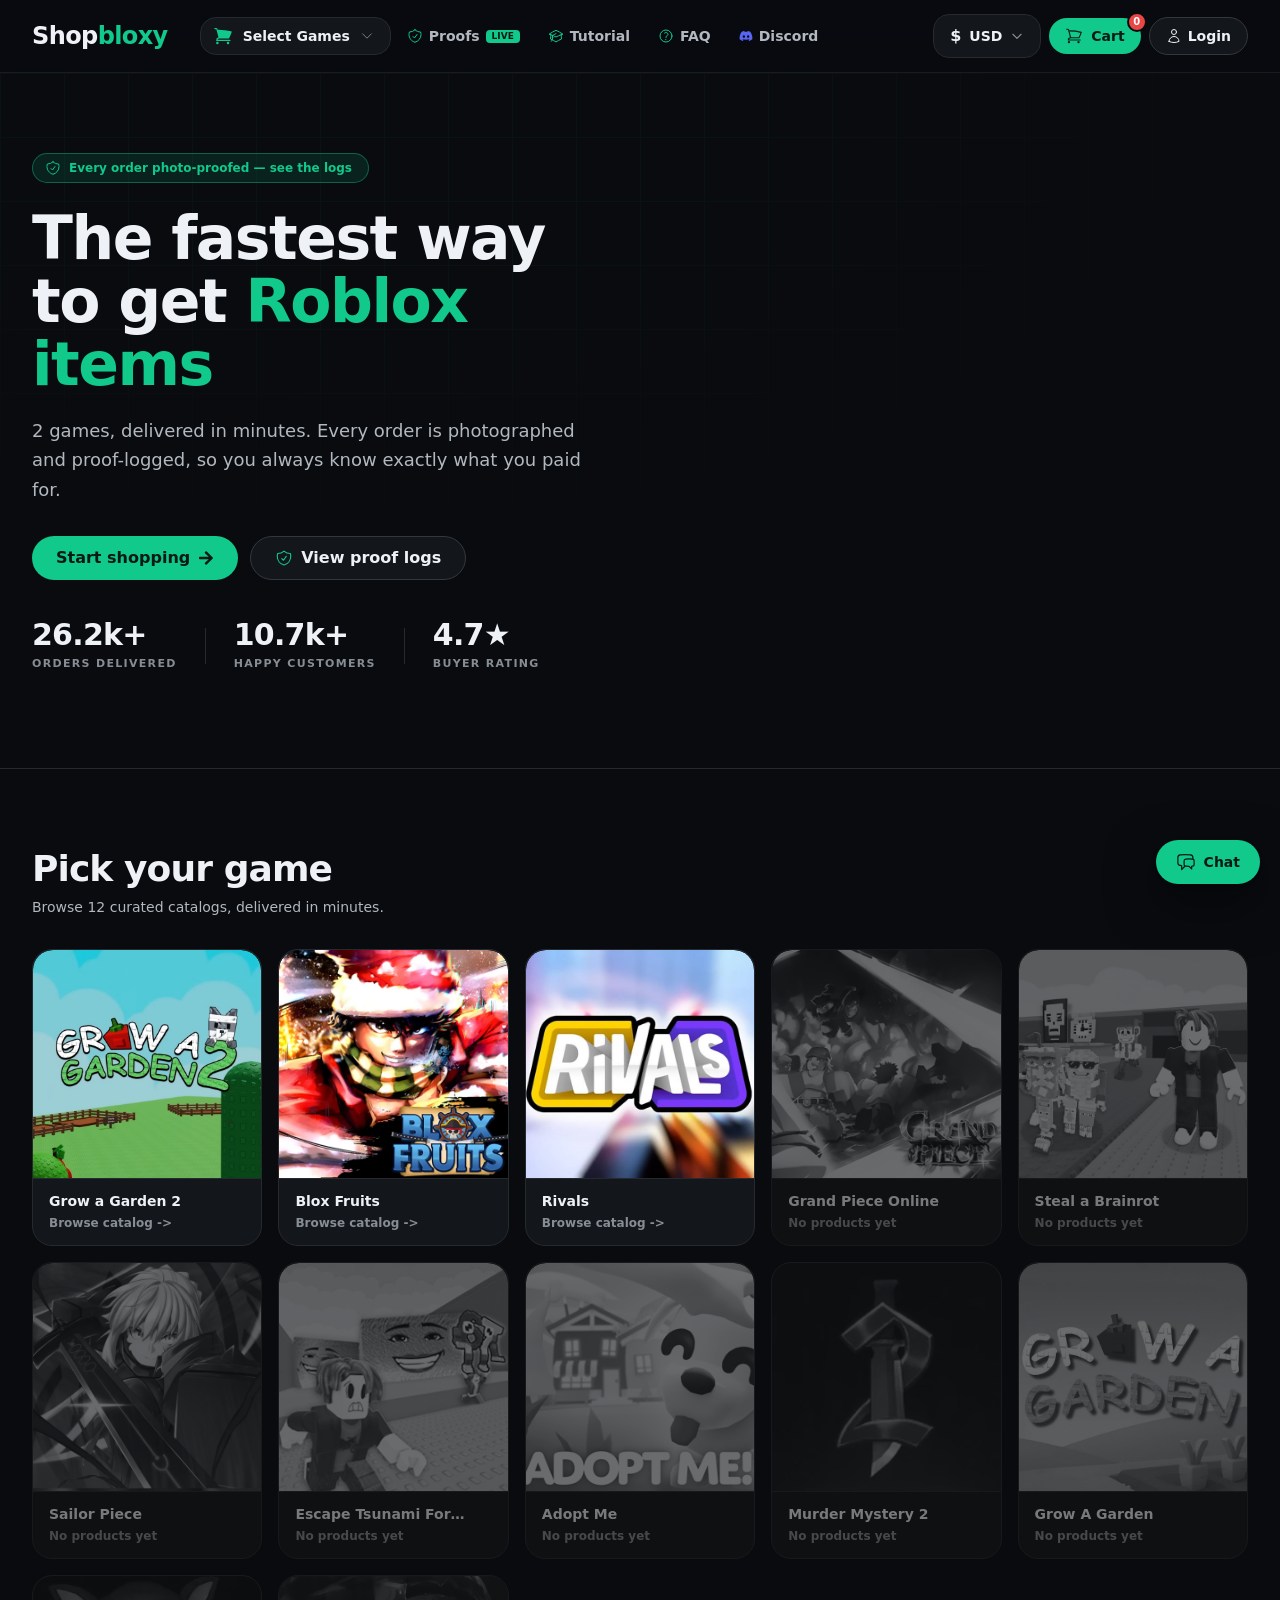
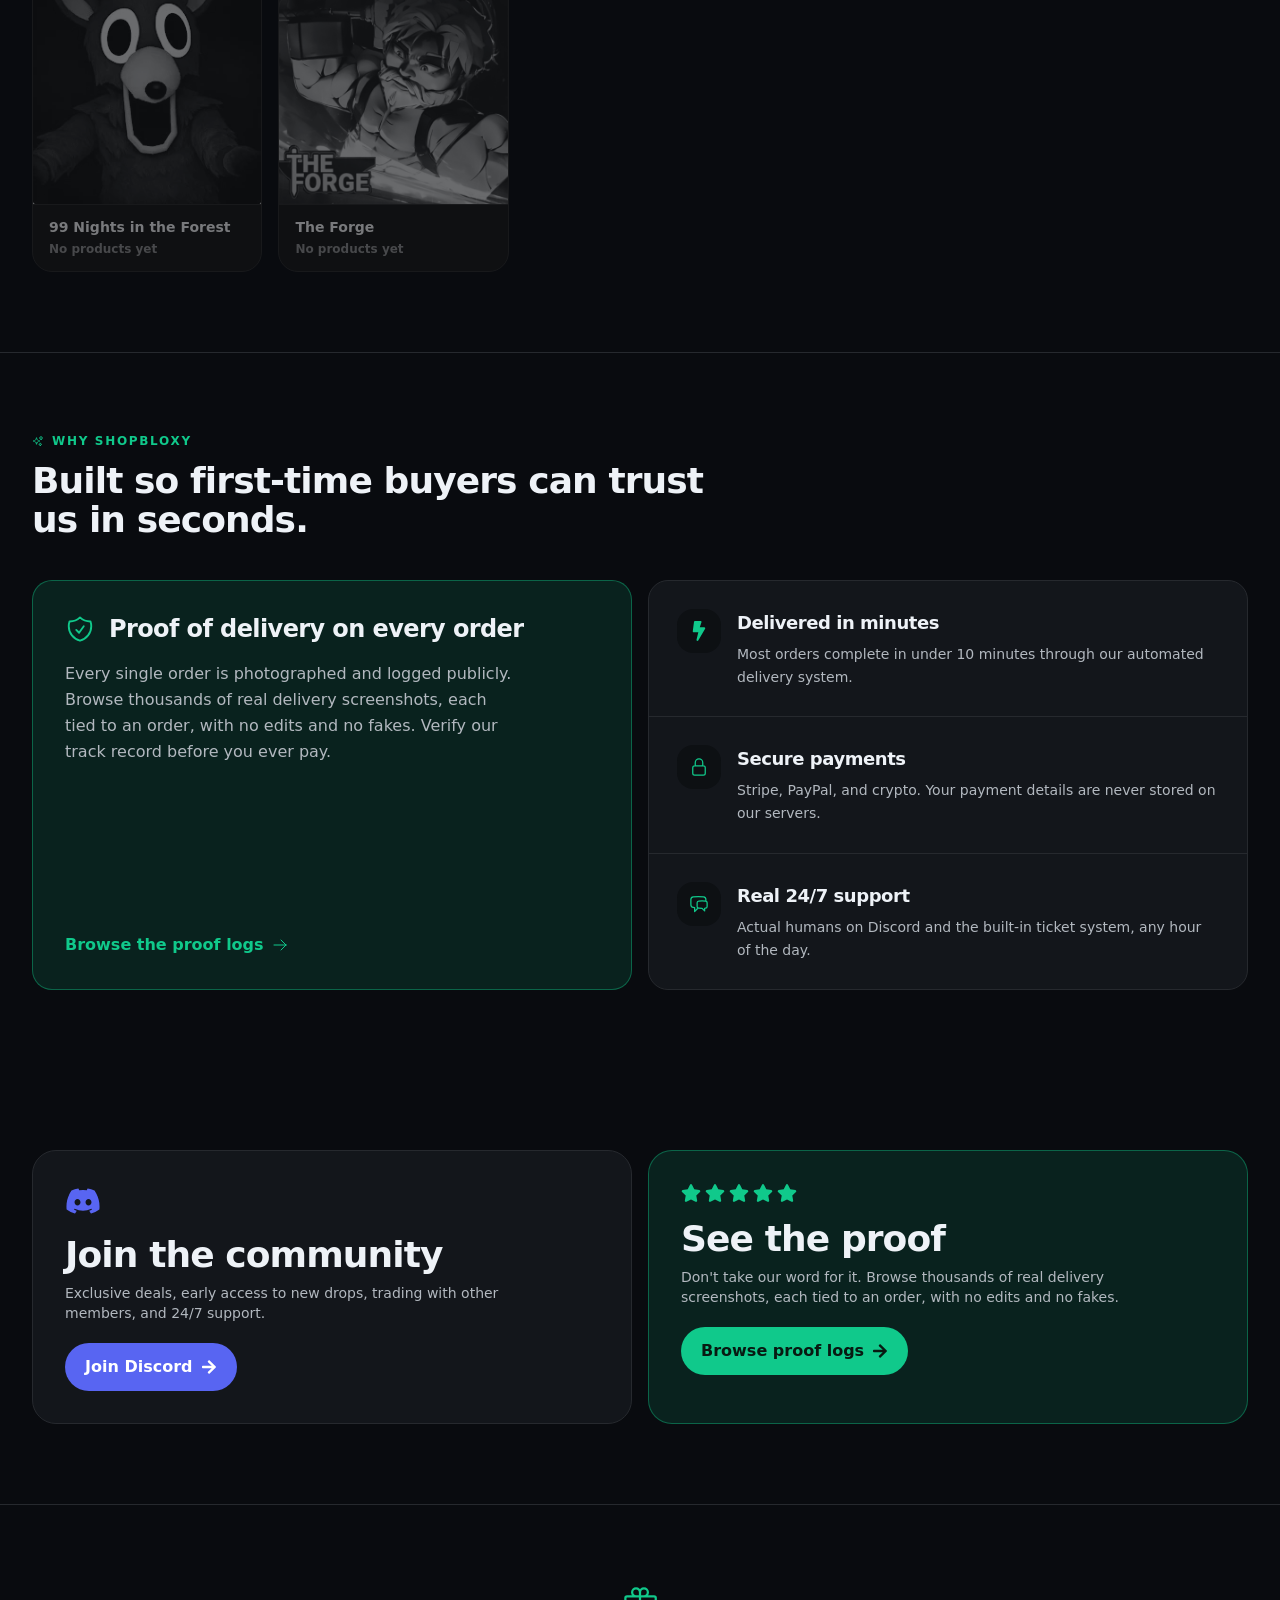
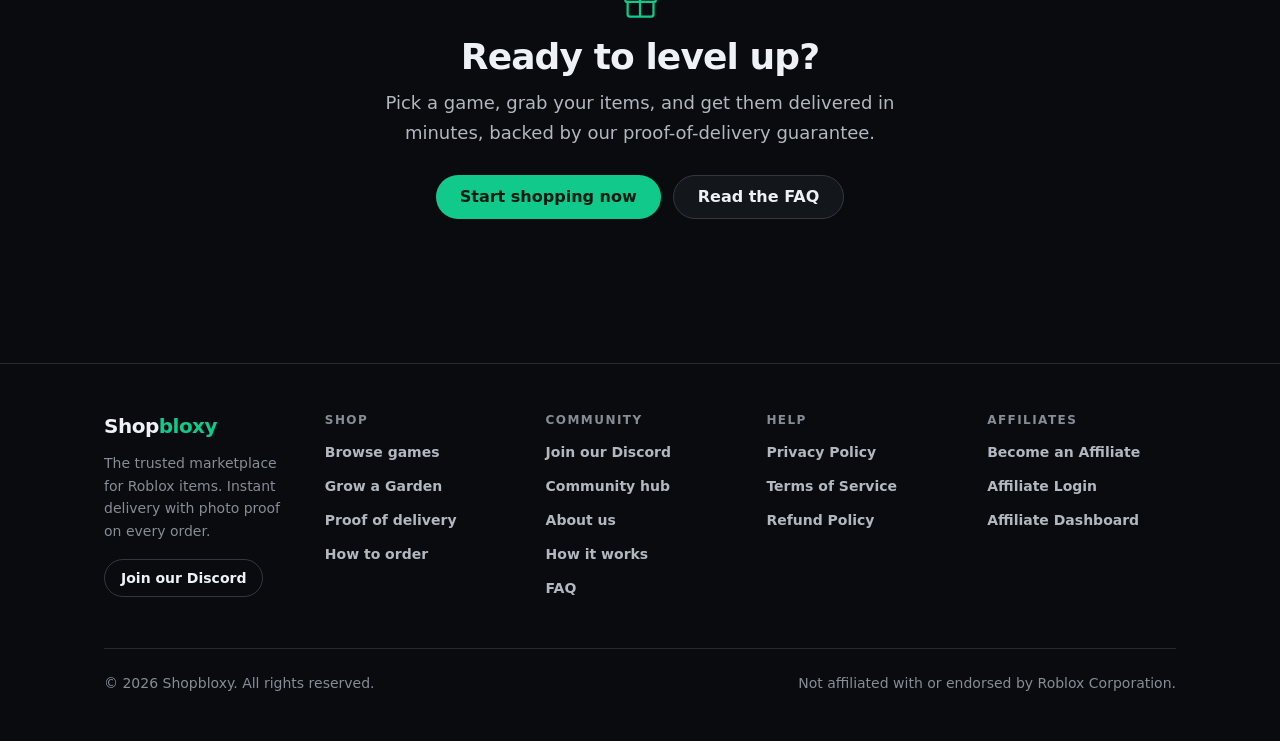
==== commit cfcd7d9c: "Update index.html" ====
--- a/index.html
+++ b/index.html
@@ -1,5 +1,5 @@
 <html lang="en" translate="no"><head><style type="text/css">:root{--toastify-color-light: #fff;--toastify-color-dark: #121212;--toastify-color-info: #3498db;--toastify-color-success: #07bc0c;--toastify-color-warning: #f1c40f;--toastify-color-error: hsl(6, 78%, 57%);--toastify-color-transparent: rgba(255, 255, 255, .7);--toastify-icon-color-info: var(--toastify-color-info);--toastify-icon-color-success: var(--toastify-color-success);--toastify-icon-color-warning: var(--toastify-color-warning);--toastify-icon-color-error: var(--toastify-color-error);--toastify-container-width: fit-content;--toastify-toast-width: 320px;--toastify-toast-offset: 16px;--toastify-toast-top: max(var(--toastify-toast-offset), env(safe-area-inset-top));--toastify-toast-right: max(var(--toastify-toast-offset), env(safe-area-inset-right));--toastify-toast-left: max(var(--toastify-toast-offset), env(safe-area-inset-left));--toastify-toast-bottom: max(var(--toastify-toast-offset), env(safe-area-inset-bottom));--toastify-toast-background: #fff;--toastify-toast-padding: 14px;--toastify-toast-min-height: 64px;--toastify-toast-max-height: 800px;--toastify-toast-bd-radius: 6px;--toastify-toast-shadow: 0px 4px 12px rgba(0, 0, 0, .1);--toastify-font-family: sans-serif;--toastify-z-index: 9999;--toastify-text-color-light: #757575;--toastify-text-color-dark: #fff;--toastify-text-color-info: #fff;--toastify-text-color-success: #fff;--toastify-text-color-warning: #fff;--toastify-text-color-error: #fff;--toastify-spinner-color: #616161;--toastify-spinner-color-empty-area: #e0e0e0;--toastify-color-progress-light: linear-gradient(to right, #4cd964, #5ac8fa, #007aff, #34aadc, #5856d6, #ff2d55);--toastify-color-progress-dark: #bb86fc;--toastify-color-progress-info: var(--toastify-color-info);--toastify-color-progress-success: var(--toastify-color-success);--toastify-color-progress-warning: var(--toastify-color-warning);--toastify-color-progress-error: var(--toastify-color-error);--toastify-color-progress-bgo: .2}.Toastify__toast-container{z-index:var(--toastify-z-index);-webkit-transform:translate3d(0,0,var(--toastify-z-index));position:fixed;width:var(--toastify-container-width);box-sizing:border-box;color:#fff;display:flex;flex-direction:column}.Toastify__toast-container--top-left{top:var(--toastify-toast-top);left:var(--toastify-toast-left)}.Toastify__toast-container--top-center{top:var(--toastify-toast-top);left:50%;transform:translate(-50%);align-items:center}.Toastify__toast-container--top-right{top:var(--toastify-toast-top);right:var(--toastify-toast-right);align-items:end}.Toastify__toast-container--bottom-left{bottom:var(--toastify-toast-bottom);left:var(--toastify-toast-left)}.Toastify__toast-container--bottom-center{bottom:var(--toastify-toast-bottom);left:50%;transform:translate(-50%);align-items:center}.Toastify__toast-container--bottom-right{bottom:var(--toastify-toast-bottom);right:var(--toastify-toast-right);align-items:end}.Toastify__toast{--y: 0;position:relative;touch-action:none;width:var(--toastify-toast-width);min-height:var(--toastify-toast-min-height);box-sizing:border-box;margin-bottom:1rem;padding:var(--toastify-toast-padding);border-radius:var(--toastify-toast-bd-radius);box-shadow:var(--toastify-toast-shadow);max-height:var(--toastify-toast-max-height);font-family:var(--toastify-font-family);z-index:0;display:flex;flex:1 auto;align-items:center;word-break:break-word}@media only screen and (max-width: 480px){.Toastify__toast-container{width:100vw;left:env(safe-area-inset-left);margin:0}.Toastify__toast-container--top-left,.Toastify__toast-container--top-center,.Toastify__toast-container--top-right{top:env(safe-area-inset-top);transform:translate(0)}.Toastify__toast-container--bottom-left,.Toastify__toast-container--bottom-center,.Toastify__toast-container--bottom-right{bottom:env(safe-area-inset-bottom);transform:translate(0)}.Toastify__toast-container--rtl{right:env(safe-area-inset-right);left:initial}.Toastify__toast{--toastify-toast-width: 100%;margin-bottom:0;border-radius:0}}.Toastify__toast-container[data-stacked=true]{width:var(--toastify-toast-width)}.Toastify__toast--stacked{position:absolute;width:100%;transform:translate3d(0,var(--y),0) scale(var(--s));transition:transform .3s}.Toastify__toast--stacked[data-collapsed] .Toastify__toast-body,.Toastify__toast--stacked[data-collapsed] .Toastify__close-button{transition:opacity .1s}.Toastify__toast--stacked[data-collapsed=false]{overflow:visible}.Toastify__toast--stacked[data-collapsed=true]:not(:last-child)>*{opacity:0}.Toastify__toast--stacked:after{content:"";position:absolute;left:0;right:0;height:calc(var(--g) * 1px);bottom:100%}.Toastify__toast--stacked[data-pos=top]{top:0}.Toastify__toast--stacked[data-pos=bot]{bottom:0}.Toastify__toast--stacked[data-pos=bot].Toastify__toast--stacked:before{transform-origin:top}.Toastify__toast--stacked[data-pos=top].Toastify__toast--stacked:before{transform-origin:bottom}.Toastify__toast--stacked:before{content:"";position:absolute;left:0;right:0;bottom:0;height:100%;transform:scaleY(3);z-index:-1}.Toastify__toast--rtl{direction:rtl}.Toastify__toast--close-on-click{cursor:pointer}.Toastify__toast-icon{margin-inline-end:10px;width:22px;flex-shrink:0;display:flex}.Toastify--animate{animation-fill-mode:both;animation-duration:.5s}.Toastify--animate-icon{animation-fill-mode:both;animation-duration:.3s}.Toastify__toast-theme--dark{background:var(--toastify-color-dark);color:var(--toastify-text-color-dark)}.Toastify__toast-theme--light,.Toastify__toast-theme--colored.Toastify__toast--default{background:var(--toastify-color-light);color:var(--toastify-text-color-light)}.Toastify__toast-theme--colored.Toastify__toast--info{color:var(--toastify-text-color-info);background:var(--toastify-color-info)}.Toastify__toast-theme--colored.Toastify__toast--success{color:var(--toastify-text-color-success);background:var(--toastify-color-success)}.Toastify__toast-theme--colored.Toastify__toast--warning{color:var(--toastify-text-color-warning);background:var(--toastify-color-warning)}.Toastify__toast-theme--colored.Toastify__toast--error{color:var(--toastify-text-color-error);background:var(--toastify-color-error)}.Toastify__progress-bar-theme--light{background:var(--toastify-color-progress-light)}.Toastify__progress-bar-theme--dark{background:var(--toastify-color-progress-dark)}.Toastify__progress-bar--info{background:var(--toastify-color-progress-info)}.Toastify__progress-bar--success{background:var(--toastify-color-progress-success)}.Toastify__progress-bar--warning{background:var(--toastify-color-progress-warning)}.Toastify__progress-bar--error{background:var(--toastify-color-progress-error)}.Toastify__progress-bar-theme--colored.Toastify__progress-bar--info,.Toastify__progress-bar-theme--colored.Toastify__progress-bar--success,.Toastify__progress-bar-theme--colored.Toastify__progress-bar--warning,.Toastify__progress-bar-theme--colored.Toastify__progress-bar--error{background:var(--toastify-color-transparent)}.Toastify__close-button{color:#fff;position:absolute;top:6px;right:6px;background:transparent;outline:none;border:none;padding:0;cursor:pointer;opacity:.7;transition:.3s ease;z-index:1}.Toastify__toast--rtl .Toastify__close-button{left:6px;right:unset}.Toastify__close-button--light{color:#000;opacity:.3}.Toastify__close-button>svg{fill:currentColor;height:16px;width:14px}.Toastify__close-button:hover,.Toastify__close-button:focus{opacity:1}@keyframes Toastify__trackProgress{0%{transform:scaleX(1)}to{transform:scaleX(0)}}.Toastify__progress-bar{position:absolute;bottom:0;left:0;width:100%;height:100%;z-index:1;opacity:.7;transform-origin:left}.Toastify__progress-bar--animated{animation:Toastify__trackProgress linear 1 forwards}.Toastify__progress-bar--controlled{transition:transform .2s}.Toastify__progress-bar--rtl{right:0;left:initial;transform-origin:right;border-bottom-left-radius:initial}.Toastify__progress-bar--wrp{position:absolute;overflow:hidden;bottom:0;left:0;width:100%;height:5px;border-bottom-left-radius:var(--toastify-toast-bd-radius);border-bottom-right-radius:var(--toastify-toast-bd-radius)}.Toastify__progress-bar--wrp[data-hidden=true]{opacity:0}.Toastify__progress-bar--bg{opacity:var(--toastify-color-progress-bgo);width:100%;height:100%}.Toastify__spinner{width:20px;height:20px;box-sizing:border-box;border:2px solid;border-radius:100%;border-color:var(--toastify-spinner-color-empty-area);border-right-color:var(--toastify-spinner-color);animation:Toastify__spin .65s linear infinite}@keyframes Toastify__bounceInRight{0%,60%,75%,90%,to{animation-timing-function:cubic-bezier(.215,.61,.355,1)}0%{opacity:0;transform:translate3d(3000px,0,0)}60%{opacity:1;transform:translate3d(-25px,0,0)}75%{transform:translate3d(10px,0,0)}90%{transform:translate3d(-5px,0,0)}to{transform:none}}@keyframes Toastify__bounceOutRight{20%{opacity:1;transform:translate3d(-20px,var(--y),0)}to{opacity:0;transform:translate3d(2000px,var(--y),0)}}@keyframes Toastify__bounceInLeft{0%,60%,75%,90%,to{animation-timing-function:cubic-bezier(.215,.61,.355,1)}0%{opacity:0;transform:translate3d(-3000px,0,0)}60%{opacity:1;transform:translate3d(25px,0,0)}75%{transform:translate3d(-10px,0,0)}90%{transform:translate3d(5px,0,0)}to{transform:none}}@keyframes Toastify__bounceOutLeft{20%{opacity:1;transform:translate3d(20px,var(--y),0)}to{opacity:0;transform:translate3d(-2000px,var(--y),0)}}@keyframes Toastify__bounceInUp{0%,60%,75%,90%,to{animation-timing-function:cubic-bezier(.215,.61,.355,1)}0%{opacity:0;transform:translate3d(0,3000px,0)}60%{opacity:1;transform:translate3d(0,-20px,0)}75%{transform:translate3d(0,10px,0)}90%{transform:translate3d(0,-5px,0)}to{transform:translateZ(0)}}@keyframes Toastify__bounceOutUp{20%{transform:translate3d(0,calc(var(--y) - 10px),0)}40%,45%{opacity:1;transform:translate3d(0,calc(var(--y) + 20px),0)}to{opacity:0;transform:translate3d(0,-2000px,0)}}@keyframes Toastify__bounceInDown{0%,60%,75%,90%,to{animation-timing-function:cubic-bezier(.215,.61,.355,1)}0%{opacity:0;transform:translate3d(0,-3000px,0)}60%{opacity:1;transform:translate3d(0,25px,0)}75%{transform:translate3d(0,-10px,0)}90%{transform:translate3d(0,5px,0)}to{transform:none}}@keyframes Toastify__bounceOutDown{20%{transform:translate3d(0,calc(var(--y) - 10px),0)}40%,45%{opacity:1;transform:translate3d(0,calc(var(--y) + 20px),0)}to{opacity:0;transform:translate3d(0,2000px,0)}}.Toastify__bounce-enter--top-left,.Toastify__bounce-enter--bottom-left{animation-name:Toastify__bounceInLeft}.Toastify__bounce-enter--top-right,.Toastify__bounce-enter--bottom-right{animation-name:Toastify__bounceInRight}.Toastify__bounce-enter--top-center{animation-name:Toastify__bounceInDown}.Toastify__bounce-enter--bottom-center{animation-name:Toastify__bounceInUp}.Toastify__bounce-exit--top-left,.Toastify__bounce-exit--bottom-left{animation-name:Toastify__bounceOutLeft}.Toastify__bounce-exit--top-right,.Toastify__bounce-exit--bottom-right{animation-name:Toastify__bounceOutRight}.Toastify__bounce-exit--top-center{animation-name:Toastify__bounceOutUp}.Toastify__bounce-exit--bottom-center{animation-name:Toastify__bounceOutDown}@keyframes Toastify__zoomIn{0%{opacity:0;transform:scale3d(.3,.3,.3)}50%{opacity:1}}@keyframes Toastify__zoomOut{0%{opacity:1}50%{opacity:0;transform:translate3d(0,var(--y),0) scale3d(.3,.3,.3)}to{opacity:0}}.Toastify__zoom-enter{animation-name:Toastify__zoomIn}.Toastify__zoom-exit{animation-name:Toastify__zoomOut}@keyframes Toastify__flipIn{0%{transform:perspective(400px) rotateX(90deg);animation-timing-function:ease-in;opacity:0}40%{transform:perspective(400px) rotateX(-20deg);animation-timing-function:ease-in}60%{transform:perspective(400px) rotateX(10deg);opacity:1}80%{transform:perspective(400px) rotateX(-5deg)}to{transform:perspective(400px)}}@keyframes Toastify__flipOut{0%{transform:translate3d(0,var(--y),0) perspective(400px)}30%{transform:translate3d(0,var(--y),0) perspective(400px) rotateX(-20deg);opacity:1}to{transform:translate3d(0,var(--y),0) perspective(400px) rotateX(90deg);opacity:0}}.Toastify__flip-enter{animation-name:Toastify__flipIn}.Toastify__flip-exit{animation-name:Toastify__flipOut}@keyframes Toastify__slideInRight{0%{transform:translate3d(110%,0,0);visibility:visible}to{transform:translate3d(0,var(--y),0)}}@keyframes Toastify__slideInLeft{0%{transform:translate3d(-110%,0,0);visibility:visible}to{transform:translate3d(0,var(--y),0)}}@keyframes Toastify__slideInUp{0%{transform:translate3d(0,110%,0);visibility:visible}to{transform:translate3d(0,var(--y),0)}}@keyframes Toastify__slideInDown{0%{transform:translate3d(0,-110%,0);visibility:visible}to{transform:translate3d(0,var(--y),0)}}@keyframes Toastify__slideOutRight{0%{transform:translate3d(0,var(--y),0)}to{visibility:hidden;transform:translate3d(110%,var(--y),0)}}@keyframes Toastify__slideOutLeft{0%{transform:translate3d(0,var(--y),0)}to{visibility:hidden;transform:translate3d(-110%,var(--y),0)}}@keyframes Toastify__slideOutDown{0%{transform:translate3d(0,var(--y),0)}to{visibility:hidden;transform:translate3d(0,500px,0)}}@keyframes Toastify__slideOutUp{0%{transform:translate3d(0,var(--y),0)}to{visibility:hidden;transform:translate3d(0,-500px,0)}}.Toastify__slide-enter--top-left,.Toastify__slide-enter--bottom-left{animation-name:Toastify__slideInLeft}.Toastify__slide-enter--top-right,.Toastify__slide-enter--bottom-right{animation-name:Toastify__slideInRight}.Toastify__slide-enter--top-center{animation-name:Toastify__slideInDown}.Toastify__slide-enter--bottom-center{animation-name:Toastify__slideInUp}.Toastify__slide-exit--top-left,.Toastify__slide-exit--bottom-left{animation-name:Toastify__slideOutLeft;animation-timing-function:ease-in;animation-duration:.3s}.Toastify__slide-exit--top-right,.Toastify__slide-exit--bottom-right{animation-name:Toastify__slideOutRight;animation-timing-function:ease-in;animation-duration:.3s}.Toastify__slide-exit--top-center{animation-name:Toastify__slideOutUp;animation-timing-function:ease-in;animation-duration:.3s}.Toastify__slide-exit--bottom-center{animation-name:Toastify__slideOutDown;animation-timing-function:ease-in;animation-duration:.3s}@keyframes Toastify__spin{0%{transform:rotate(0)}to{transform:rotate(360deg)}}
-</style> <meta charset="UTF-8"> <meta name="viewport" content="width=device-width, initial-scale=1.0"> <meta name="theme-color" content="#00DF82"> <meta name="google" content="notranslate"> <meta name="google-site-verification" content="KIpYloRqhQrRDaQ6Bz_Pm7VA6Aliup7NceKphC9Sxt8"> <!-- Primary Meta Tags --> <title>Shopbloxy — #1 Roblox Item Marketplace | Instant Delivery</title><title>Shopbloxy — #1 Roblox Item Marketplace | Instant Delivery</title> <meta name="title" content="Shopbloxy — #1 Roblox Item Marketplace | Instant Delivery"> <meta name="description" content="Shop Roblox items for Blox Fruits and Grow A Garden 2. 21,000+ orders delivered with photo proof. Stripe, PayPal, crypto accepted. 24/7 support."> <meta name="keywords" content="roblox items, buy roblox items, blox fruits items, permanent dragon, permanent buddha, grand piece online items, mythical fruit chest, steal a brainrot, grow a garden, rivals skins, mm2 knives, roblox marketplace, cheap roblox items, petmart, gamepass, roblox fruits, permanent fruits, brainrot"> <!-- Open Graph / Discord / Facebook --> <meta property="og:type" content="website"> <meta property="og:site_name" content="Shopbloxy"> <meta property="og:title" content="Shopbloxy — #1 Roblox Item Marketplace | Instant Delivery"> <meta property="og:description" content="Shop Roblox items for Blox Fruits and Grow A Garden 2. 21,000+ orders delivered with photo proof."> <!-- Twitter --> <meta name="twitter:card" content="summary_large_image"> <meta name="twitter:title" content="Shopbloxy — #1 Roblox Item Marketplace | Instant Delivery"> <meta name="twitter:description" content="Shop Roblox items for Blox Fruits and Grow A Garden 2. 21,000+ orders delivered with photo proof."> <!-- Structured Data (Organization) --> <script type="application/ld+json"> { "@context": "https://schema.org", "@type": "Organization", "name": "Shopbloxy", "url": "https://petmart.fun", "logo": "", "sameAs": [ "https://discord.gg/petmart" ], "description": "The most trusted Roblox item marketplace for Blox Fruits and Grow A Garden 2. Instant delivery with photo proof on every order." } </script> <!-- Structured Data (WebSite with SearchAction) --> <script type="application/ld+json"> { "@context": "https://schema.org", "@type": "WebSite", "name": "Shopbloxy", "url": "https://petmart.fun", "potentialAction": { "@type": "SearchAction", "target": "https://petmart.fun/?q={search_term_string}", "query-input": "required name=search_term_string" } } </script> <!-- DNS + connection warmup for third-party origins we hit early --> <link rel="dns-prefetch" href="//open.er-api.com"> <link rel="preconnect" href="https://open.er-api.com" crossorigin=""> <!-- Preload BOTH font weights so neither causes a layout shift when the real glyphs replace the system fallback (font-display: swap). Bold is on the critical rendering path for nav + headings. --> <link rel="preload" as="font" type="font/woff2" href="/fonts/FiraSans-Regular.woff2" crossorigin=""> <link rel="preload" as="font" type="font/woff2" href="/fonts/FiraSans-Bold.woff2" crossorigin=""> <!-- Font Awesome removed from global HTML — only /tutorial uses it. Tutorial.jsx lazy-loads the stylesheet when it mounts. --> <link rel="stylesheet" crossorigin="" href="https://petmart.fun/assets/toast-GNLSjkBZ.css"> <link rel="stylesheet" crossorigin="" href="https://petmart.fun/assets/index-Bz0h30lZ.css"> <meta name="title" content="Shopbloxy — #1 Roblox Item Marketplace | Instant Delivery"><meta name="description" content="Shop Roblox items for Blox Fruits and Grow A Garden 2. Thousands of orders delivered with photo proof. Stripe, PayPal, crypto accepted."><meta name="keywords" content="roblox items, buy roblox items, blox fruits items, permanent dragon, permanent buddha, grand piece online items, mythical fruit chest, steal a brainrot, grow a garden, rivals skins, mm2 knives, roblox marketplace, cheap roblox items, petmart"><meta property="og:type" content="website"><meta property="og:site_name" content="Shopbloxy"><meta property="og:url" content="https://petmart.fun/"><meta property="og:title" content="Shopbloxy — #1 Roblox Item Marketplace | Instant Delivery"><meta property="og:description" content="Shop Roblox items for Blox Fruits and Grow A Garden 2. Thousands of orders delivered with photo proof. Stripe, PayPal, crypto accepted."><meta name="twitter:card" content="summary_large_image"><meta name="twitter:url" content="https://petmart.fun/"><meta name="twitter:title" content="Shopbloxy — #1 Roblox Item Marketplace | Instant Delivery"><meta name="twitter:description" content="Shop Roblox items for Blox Fruits and Grow A Garden 2. Thousands of orders delivered with photo proof. Stripe, PayPal, crypto accepted."><link rel="canonical" href="https://petmart.fun/"><style id="shopbloxy-auto-scale">
+</style> <meta charset="UTF-8"> <meta name="viewport" content="width=device-width, initial-scale=1.0"> <meta name="theme-color" content="#00DF82"> <meta name="google" content="notranslate"> <meta name="google-site-verification" content="KIpYloRqhQrRDaQ6Bz_Pm7VA6Aliup7NceKphC9Sxt8"> <!-- Primary Meta Tags --> <title>Shopbloxy — #1 Roblox Item Marketplace | Instant Delivery</title><title>Shopbloxy — #1 Roblox Item Marketplace | Instant Delivery</title> <meta name="title" content="Shopbloxy — #1 Roblox Item Marketplace | Instant Delivery"> <meta name="description" content="Shop Roblox items for Blox Fruits and Grow A Garden 2. 21,000+ orders delivered with photo proof. Stripe, PayPal, crypto accepted. 24/7 support."> <meta name="keywords" content="roblox items, buy roblox items, blox fruits items, permanent dragon, permanent buddha, grand piece online items, mythical fruit chest, steal a brainrot, grow a garden, rivals skins, mm2 knives, roblox marketplace, cheap roblox items, petmart, gamepass, roblox fruits, permanent fruits, brainrot"> <!-- Open Graph / Discord / Facebook --> <meta property="og:type" content="website"> <meta property="og:site_name" content="Shopbloxy"> <meta property="og:title" content="Shopbloxy — #1 Roblox Item Marketplace | Instant Delivery"> <meta property="og:description" content="Shop Roblox items for Blox Fruits and Grow A Garden 2. 21,000+ orders delivered with photo proof."> <!-- Twitter --> <meta name="twitter:card" content="summary_large_image"> <meta name="twitter:title" content="Shopbloxy — #1 Roblox Item Marketplace | Instant Delivery"> <meta name="twitter:description" content="Shop Roblox items for Blox Fruits and Grow A Garden 2. 21,000+ orders delivered with photo proof."> <!-- Structured Data (Organization) --> <script type="application/ld+json"> { "@context": "https://schema.org", "@type": "Organization", "name": "Shopbloxy", "url": "https://petmart.fun", "logo": "", "sameAs": [ "https://discord.gg/petmart" ], "description": "The most trusted Roblox item marketplace for Blox Fruits and Grow A Garden 2. Instant delivery with photo proof on every order." } </script> <!-- Structured Data (WebSite with SearchAction) --> <script type="application/ld+json"> { "@context": "https://schema.org", "@type": "WebSite", "name": "Shopbloxy", "url": "https://petmart.fun", "potentialAction": { "@type": "SearchAction", "target": "https://petmart.fun/?q={search_term_string}", "query-input": "required name=search_term_string" } } </script> <!-- DNS + connection warmup for third-party origins we hit early --> <link rel="dns-prefetch" href="//open.er-api.com"> <link rel="preconnect" href="https://open.er-api.com" crossorigin=""> <!-- Preload BOTH font weights so neither causes a layout shift when the real glyphs replace the system fallback (font-display: swap). Bold is on the critical rendering path for nav + headings. --> <link rel="preload" as="font" type="font/woff2" href="/fonts/FiraSans-Regular.woff2" crossorigin=""> <link rel="preload" as="font" type="font/woff2" href="/fonts/FiraSans-Bold.woff2" crossorigin=""> <!-- Font Awesome removed from global HTML — only /tutorial uses it. Tutorial.jsx lazy-loads the stylesheet when it mounts. --> <link rel="stylesheet" crossorigin="" href="./assets/toast-GNLSjkBZ.css"> <link rel="stylesheet" crossorigin="" href="./assets/index-BbQnl072.css"> <meta name="title" content="Shopbloxy — #1 Roblox Item Marketplace | Instant Delivery"><meta name="description" content="Shop Roblox items for Blox Fruits and Grow A Garden 2. Thousands of orders delivered with photo proof. Stripe, PayPal, crypto accepted."><meta name="keywords" content="roblox items, buy roblox items, blox fruits items, permanent dragon, permanent buddha, grand piece online items, mythical fruit chest, steal a brainrot, grow a garden, rivals skins, mm2 knives, roblox marketplace, cheap roblox items, petmart"><meta property="og:type" content="website"><meta property="og:site_name" content="Shopbloxy"><meta property="og:url" content="https://petmart.fun/"><meta property="og:title" content="Shopbloxy — #1 Roblox Item Marketplace | Instant Delivery"><meta property="og:description" content="Shop Roblox items for Blox Fruits and Grow A Garden 2. Thousands of orders delivered with photo proof. Stripe, PayPal, crypto accepted."><meta name="twitter:card" content="summary_large_image"><meta name="twitter:url" content="https://petmart.fun/"><meta name="twitter:title" content="Shopbloxy — #1 Roblox Item Marketplace | Instant Delivery"><meta name="twitter:description" content="Shop Roblox items for Blox Fruits and Grow A Garden 2. Thousands of orders delivered with photo proof. Stripe, PayPal, crypto accepted."><link rel="canonical" href="https://petmart.fun/"><style id="shopbloxy-auto-scale">
 #games .aspect-square,
 #shop-products .aspect-square,
 #shop-product-sections .aspect-square {
--- a/assets/toast-GNLSjkBZ.css
+++ b/assets/toast-GNLSjkBZ.css
@@ -0,0 +1 @@
+:root{--toastify-color-light: #fff;--toastify-color-dark: #121212;--toastify-color-info: #3498db;--toastify-color-success: #07bc0c;--toastify-color-warning: #f1c40f;--toastify-color-error: hsl(6, 78%, 57%);--toastify-color-transparent: rgba(255, 255, 255, .7);--toastify-icon-color-info: var(--toastify-color-info);--toastify-icon-color-success: var(--toastify-color-success);--toastify-icon-color-warning: var(--toastify-color-warning);--toastify-icon-color-error: var(--toastify-color-error);--toastify-container-width: fit-content;--toastify-toast-width: 320px;--toastify-toast-offset: 16px;--toastify-toast-top: max(var(--toastify-toast-offset), env(safe-area-inset-top));--toastify-toast-right: max(var(--toastify-toast-offset), env(safe-area-inset-right));--toastify-toast-left: max(var(--toastify-toast-offset), env(safe-area-inset-left));--toastify-toast-bottom: max(var(--toastify-toast-offset), env(safe-area-inset-bottom));--toastify-toast-background: #fff;--toastify-toast-padding: 14px;--toastify-toast-min-height: 64px;--toastify-toast-max-height: 800px;--toastify-toast-bd-radius: 6px;--toastify-toast-shadow: 0px 4px 12px rgba(0, 0, 0, .1);--toastify-font-family: sans-serif;--toastify-z-index: 9999;--toastify-text-color-light: #757575;--toastify-text-color-dark: #fff;--toastify-text-color-info: #fff;--toastify-text-color-success: #fff;--toastify-text-color-warning: #fff;--toastify-text-color-error: #fff;--toastify-spinner-color: #616161;--toastify-spinner-color-empty-area: #e0e0e0;--toastify-color-progress-light: linear-gradient(to right, #4cd964, #5ac8fa, #007aff, #34aadc, #5856d6, #ff2d55);--toastify-color-progress-dark: #bb86fc;--toastify-color-progress-info: var(--toastify-color-info);--toastify-color-progress-success: var(--toastify-color-success);--toastify-color-progress-warning: var(--toastify-color-warning);--toastify-color-progress-error: var(--toastify-color-error);--toastify-color-progress-bgo: .2}.Toastify__toast-container{z-index:var(--toastify-z-index);-webkit-transform:translate3d(0,0,var(--toastify-z-index));position:fixed;width:var(--toastify-container-width);box-sizing:border-box;color:#fff;display:flex;flex-direction:column}.Toastify__toast-container--top-left{top:var(--toastify-toast-top);left:var(--toastify-toast-left)}.Toastify__toast-container--top-center{top:var(--toastify-toast-top);left:50%;transform:translate(-50%);align-items:center}.Toastify__toast-container--top-right{top:var(--toastify-toast-top);right:var(--toastify-toast-right);align-items:end}.Toastify__toast-container--bottom-left{bottom:var(--toastify-toast-bottom);left:var(--toastify-toast-left)}.Toastify__toast-container--bottom-center{bottom:var(--toastify-toast-bottom);left:50%;transform:translate(-50%);align-items:center}.Toastify__toast-container--bottom-right{bottom:var(--toastify-toast-bottom);right:var(--toastify-toast-right);align-items:end}.Toastify__toast{--y: 0;position:relative;touch-action:none;width:var(--toastify-toast-width);min-height:var(--toastify-toast-min-height);box-sizing:border-box;margin-bottom:1rem;padding:var(--toastify-toast-padding);border-radius:var(--toastify-toast-bd-radius);box-shadow:var(--toastify-toast-shadow);max-height:var(--toastify-toast-max-height);font-family:var(--toastify-font-family);z-index:0;display:flex;flex:1 auto;align-items:center;word-break:break-word}@media only screen and (max-width: 480px){.Toastify__toast-container{width:100vw;left:env(safe-area-inset-left);margin:0}.Toastify__toast-container--top-left,.Toastify__toast-container--top-center,.Toastify__toast-container--top-right{top:env(safe-area-inset-top);transform:translate(0)}.Toastify__toast-container--bottom-left,.Toastify__toast-container--bottom-center,.Toastify__toast-container--bottom-right{bottom:env(safe-area-inset-bottom);transform:translate(0)}.Toastify__toast-container--rtl{right:env(safe-area-inset-right);left:initial}.Toastify__toast{--toastify-toast-width: 100%;margin-bottom:0;border-radius:0}}.Toastify__toast-container[data-stacked=true]{width:var(--toastify-toast-width)}.Toastify__toast--stacked{position:absolute;width:100%;transform:translate3d(0,var(--y),0) scale(var(--s));transition:transform .3s}.Toastify__toast--stacked[data-collapsed] .Toastify__toast-body,.Toastify__toast--stacked[data-collapsed] .Toastify__close-button{transition:opacity .1s}.Toastify__toast--stacked[data-collapsed=false]{overflow:visible}.Toastify__toast--stacked[data-collapsed=true]:not(:last-child)>*{opacity:0}.Toastify__toast--stacked:after{content:"";position:absolute;left:0;right:0;height:calc(var(--g) * 1px);bottom:100%}.Toastify__toast--stacked[data-pos=top]{top:0}.Toastify__toast--stacked[data-pos=bot]{bottom:0}.Toastify__toast--stacked[data-pos=bot].Toastify__toast--stacked:before{transform-origin:top}.Toastify__toast--stacked[data-pos=top].Toastify__toast--stacked:before{transform-origin:bottom}.Toastify__toast--stacked:before{content:"";position:absolute;left:0;right:0;bottom:0;height:100%;transform:scaleY(3);z-index:-1}.Toastify__toast--rtl{direction:rtl}.Toastify__toast--close-on-click{cursor:pointer}.Toastify__toast-icon{margin-inline-end:10px;width:22px;flex-shrink:0;display:flex}.Toastify--animate{animation-fill-mode:both;animation-duration:.5s}.Toastify--animate-icon{animation-fill-mode:both;animation-duration:.3s}.Toastify__toast-theme--dark{background:var(--toastify-color-dark);color:var(--toastify-text-color-dark)}.Toastify__toast-theme--light,.Toastify__toast-theme--colored.Toastify__toast--default{background:var(--toastify-color-light);color:var(--toastify-text-color-light)}.Toastify__toast-theme--colored.Toastify__toast--info{color:var(--toastify-text-color-info);background:var(--toastify-color-info)}.Toastify__toast-theme--colored.Toastify__toast--success{color:var(--toastify-text-color-success);background:var(--toastify-color-success)}.Toastify__toast-theme--colored.Toastify__toast--warning{color:var(--toastify-text-color-warning);background:var(--toastify-color-warning)}.Toastify__toast-theme--colored.Toastify__toast--error{color:var(--toastify-text-color-error);background:var(--toastify-color-error)}.Toastify__progress-bar-theme--light{background:var(--toastify-color-progress-light)}.Toastify__progress-bar-theme--dark{background:var(--toastify-color-progress-dark)}.Toastify__progress-bar--info{background:var(--toastify-color-progress-info)}.Toastify__progress-bar--success{background:var(--toastify-color-progress-success)}.Toastify__progress-bar--warning{background:var(--toastify-color-progress-warning)}.Toastify__progress-bar--error{background:var(--toastify-color-progress-error)}.Toastify__progress-bar-theme--colored.Toastify__progress-bar--info,.Toastify__progress-bar-theme--colored.Toastify__progress-bar--success,.Toastify__progress-bar-theme--colored.Toastify__progress-bar--warning,.Toastify__progress-bar-theme--colored.Toastify__progress-bar--error{background:var(--toastify-color-transparent)}.Toastify__close-button{color:#fff;position:absolute;top:6px;right:6px;background:transparent;outline:none;border:none;padding:0;cursor:pointer;opacity:.7;transition:.3s ease;z-index:1}.Toastify__toast--rtl .Toastify__close-button{left:6px;right:unset}.Toastify__close-button--light{color:#000;opacity:.3}.Toastify__close-button>svg{fill:currentColor;height:16px;width:14px}.Toastify__close-button:hover,.Toastify__close-button:focus{opacity:1}@keyframes Toastify__trackProgress{0%{transform:scaleX(1)}to{transform:scaleX(0)}}.Toastify__progress-bar{position:absolute;bottom:0;left:0;width:100%;height:100%;z-index:1;opacity:.7;transform-origin:left}.Toastify__progress-bar--animated{animation:Toastify__trackProgress linear 1 forwards}.Toastify__progress-bar--controlled{transition:transform .2s}.Toastify__progress-bar--rtl{right:0;left:initial;transform-origin:right;border-bottom-left-radius:initial}.Toastify__progress-bar--wrp{position:absolute;overflow:hidden;bottom:0;left:0;width:100%;height:5px;border-bottom-left-radius:var(--toastify-toast-bd-radius);border-bottom-right-radius:var(--toastify-toast-bd-radius)}.Toastify__progress-bar--wrp[data-hidden=true]{opacity:0}.Toastify__progress-bar--bg{opacity:var(--toastify-color-progress-bgo);width:100%;height:100%}.Toastify__spinner{width:20px;height:20px;box-sizing:border-box;border:2px solid;border-radius:100%;border-color:var(--toastify-spinner-color-empty-area);border-right-color:var(--toastify-spinner-color);animation:Toastify__spin .65s linear infinite}@keyframes Toastify__bounceInRight{0%,60%,75%,90%,to{animation-timing-function:cubic-bezier(.215,.61,.355,1)}0%{opacity:0;transform:translate3d(3000px,0,0)}60%{opacity:1;transform:translate3d(-25px,0,0)}75%{transform:translate3d(10px,0,0)}90%{transform:translate3d(-5px,0,0)}to{transform:none}}@keyframes Toastify__bounceOutRight{20%{opacity:1;transform:translate3d(-20px,var(--y),0)}to{opacity:0;transform:translate3d(2000px,var(--y),0)}}@keyframes Toastify__bounceInLeft{0%,60%,75%,90%,to{animation-timing-function:cubic-bezier(.215,.61,.355,1)}0%{opacity:0;transform:translate3d(-3000px,0,0)}60%{opacity:1;transform:translate3d(25px,0,0)}75%{transform:translate3d(-10px,0,0)}90%{transform:translate3d(5px,0,0)}to{transform:none}}@keyframes Toastify__bounceOutLeft{20%{opacity:1;transform:translate3d(20px,var(--y),0)}to{opacity:0;transform:translate3d(-2000px,var(--y),0)}}@keyframes Toastify__bounceInUp{0%,60%,75%,90%,to{animation-timing-function:cubic-bezier(.215,.61,.355,1)}0%{opacity:0;transform:translate3d(0,3000px,0)}60%{opacity:1;transform:translate3d(0,-20px,0)}75%{transform:translate3d(0,10px,0)}90%{transform:translate3d(0,-5px,0)}to{transform:translateZ(0)}}@keyframes Toastify__bounceOutUp{20%{transform:translate3d(0,calc(var(--y) - 10px),0)}40%,45%{opacity:1;transform:translate3d(0,calc(var(--y) + 20px),0)}to{opacity:0;transform:translate3d(0,-2000px,0)}}@keyframes Toastify__bounceInDown{0%,60%,75%,90%,to{animation-timing-function:cubic-bezier(.215,.61,.355,1)}0%{opacity:0;transform:translate3d(0,-3000px,0)}60%{opacity:1;transform:translate3d(0,25px,0)}75%{transform:translate3d(0,-10px,0)}90%{transform:translate3d(0,5px,0)}to{transform:none}}@keyframes Toastify__bounceOutDown{20%{transform:translate3d(0,calc(var(--y) - 10px),0)}40%,45%{opacity:1;transform:translate3d(0,calc(var(--y) + 20px),0)}to{opacity:0;transform:translate3d(0,2000px,0)}}.Toastify__bounce-enter--top-left,.Toastify__bounce-enter--bottom-left{animation-name:Toastify__bounceInLeft}.Toastify__bounce-enter--top-right,.Toastify__bounce-enter--bottom-right{animation-name:Toastify__bounceInRight}.Toastify__bounce-enter--top-center{animation-name:Toastify__bounceInDown}.Toastify__bounce-enter--bottom-center{animation-name:Toastify__bounceInUp}.Toastify__bounce-exit--top-left,.Toastify__bounce-exit--bottom-left{animation-name:Toastify__bounceOutLeft}.Toastify__bounce-exit--top-right,.Toastify__bounce-exit--bottom-right{animation-name:Toastify__bounceOutRight}.Toastify__bounce-exit--top-center{animation-name:Toastify__bounceOutUp}.Toastify__bounce-exit--bottom-center{animation-name:Toastify__bounceOutDown}@keyframes Toastify__zoomIn{0%{opacity:0;transform:scale3d(.3,.3,.3)}50%{opacity:1}}@keyframes Toastify__zoomOut{0%{opacity:1}50%{opacity:0;transform:translate3d(0,var(--y),0) scale3d(.3,.3,.3)}to{opacity:0}}.Toastify__zoom-enter{animation-name:Toastify__zoomIn}.Toastify__zoom-exit{animation-name:Toastify__zoomOut}@keyframes Toastify__flipIn{0%{transform:perspective(400px) rotateX(90deg);animation-timing-function:ease-in;opacity:0}40%{transform:perspective(400px) rotateX(-20deg);animation-timing-function:ease-in}60%{transform:perspective(400px) rotateX(10deg);opacity:1}80%{transform:perspective(400px) rotateX(-5deg)}to{transform:perspective(400px)}}@keyframes Toastify__flipOut{0%{transform:translate3d(0,var(--y),0) perspective(400px)}30%{transform:translate3d(0,var(--y),0) perspective(400px) rotateX(-20deg);opacity:1}to{transform:translate3d(0,var(--y),0) perspective(400px) rotateX(90deg);opacity:0}}.Toastify__flip-enter{animation-name:Toastify__flipIn}.Toastify__flip-exit{animation-name:Toastify__flipOut}@keyframes Toastify__slideInRight{0%{transform:translate3d(110%,0,0);visibility:visible}to{transform:translate3d(0,var(--y),0)}}@keyframes Toastify__slideInLeft{0%{transform:translate3d(-110%,0,0);visibility:visible}to{transform:translate3d(0,var(--y),0)}}@keyframes Toastify__slideInUp{0%{transform:translate3d(0,110%,0);visibility:visible}to{transform:translate3d(0,var(--y),0)}}@keyframes Toastify__slideInDown{0%{transform:translate3d(0,-110%,0);visibility:visible}to{transform:translate3d(0,var(--y),0)}}@keyframes Toastify__slideOutRight{0%{transform:translate3d(0,var(--y),0)}to{visibility:hidden;transform:translate3d(110%,var(--y),0)}}@keyframes Toastify__slideOutLeft{0%{transform:translate3d(0,var(--y),0)}to{visibility:hidden;transform:translate3d(-110%,var(--y),0)}}@keyframes Toastify__slideOutDown{0%{transform:translate3d(0,var(--y),0)}to{visibility:hidden;transform:translate3d(0,500px,0)}}@keyframes Toastify__slideOutUp{0%{transform:translate3d(0,var(--y),0)}to{visibility:hidden;transform:translate3d(0,-500px,0)}}.Toastify__slide-enter--top-left,.Toastify__slide-enter--bottom-left{animation-name:Toastify__slideInLeft}.Toastify__slide-enter--top-right,.Toastify__slide-enter--bottom-right{animation-name:Toastify__slideInRight}.Toastify__slide-enter--top-center{animation-name:Toastify__slideInDown}.Toastify__slide-enter--bottom-center{animation-name:Toastify__slideInUp}.Toastify__slide-exit--top-left,.Toastify__slide-exit--bottom-left{animation-name:Toastify__slideOutLeft;animation-timing-function:ease-in;animation-duration:.3s}.Toastify__slide-exit--top-right,.Toastify__slide-exit--bottom-right{animation-name:Toastify__slideOutRight;animation-timing-function:ease-in;animation-duration:.3s}.Toastify__slide-exit--top-center{animation-name:Toastify__slideOutUp;animation-timing-function:ease-in;animation-duration:.3s}.Toastify__slide-exit--bottom-center{animation-name:Toastify__slideOutDown;animation-timing-function:ease-in;animation-duration:.3s}@keyframes Toastify__spin{0%{transform:rotate(0)}to{transform:rotate(360deg)}}
--- a/shopbloxy-product-page.css
+++ b/shopbloxy-product-page.css
@@ -1,5 +1,5 @@
-@import url("https://petmart.fun/assets/index-Bz0h30lZ.css");
-@import url("https://petmart.fun/assets/toast-GNLSjkBZ.css");
+@import url("./assets/index-Bz0h30lZ.css");
+@import url("./assets/toast-GNLSjkBZ.css");
 
 .custom-scrollbar::-webkit-scrollbar {
   width: 8px;
